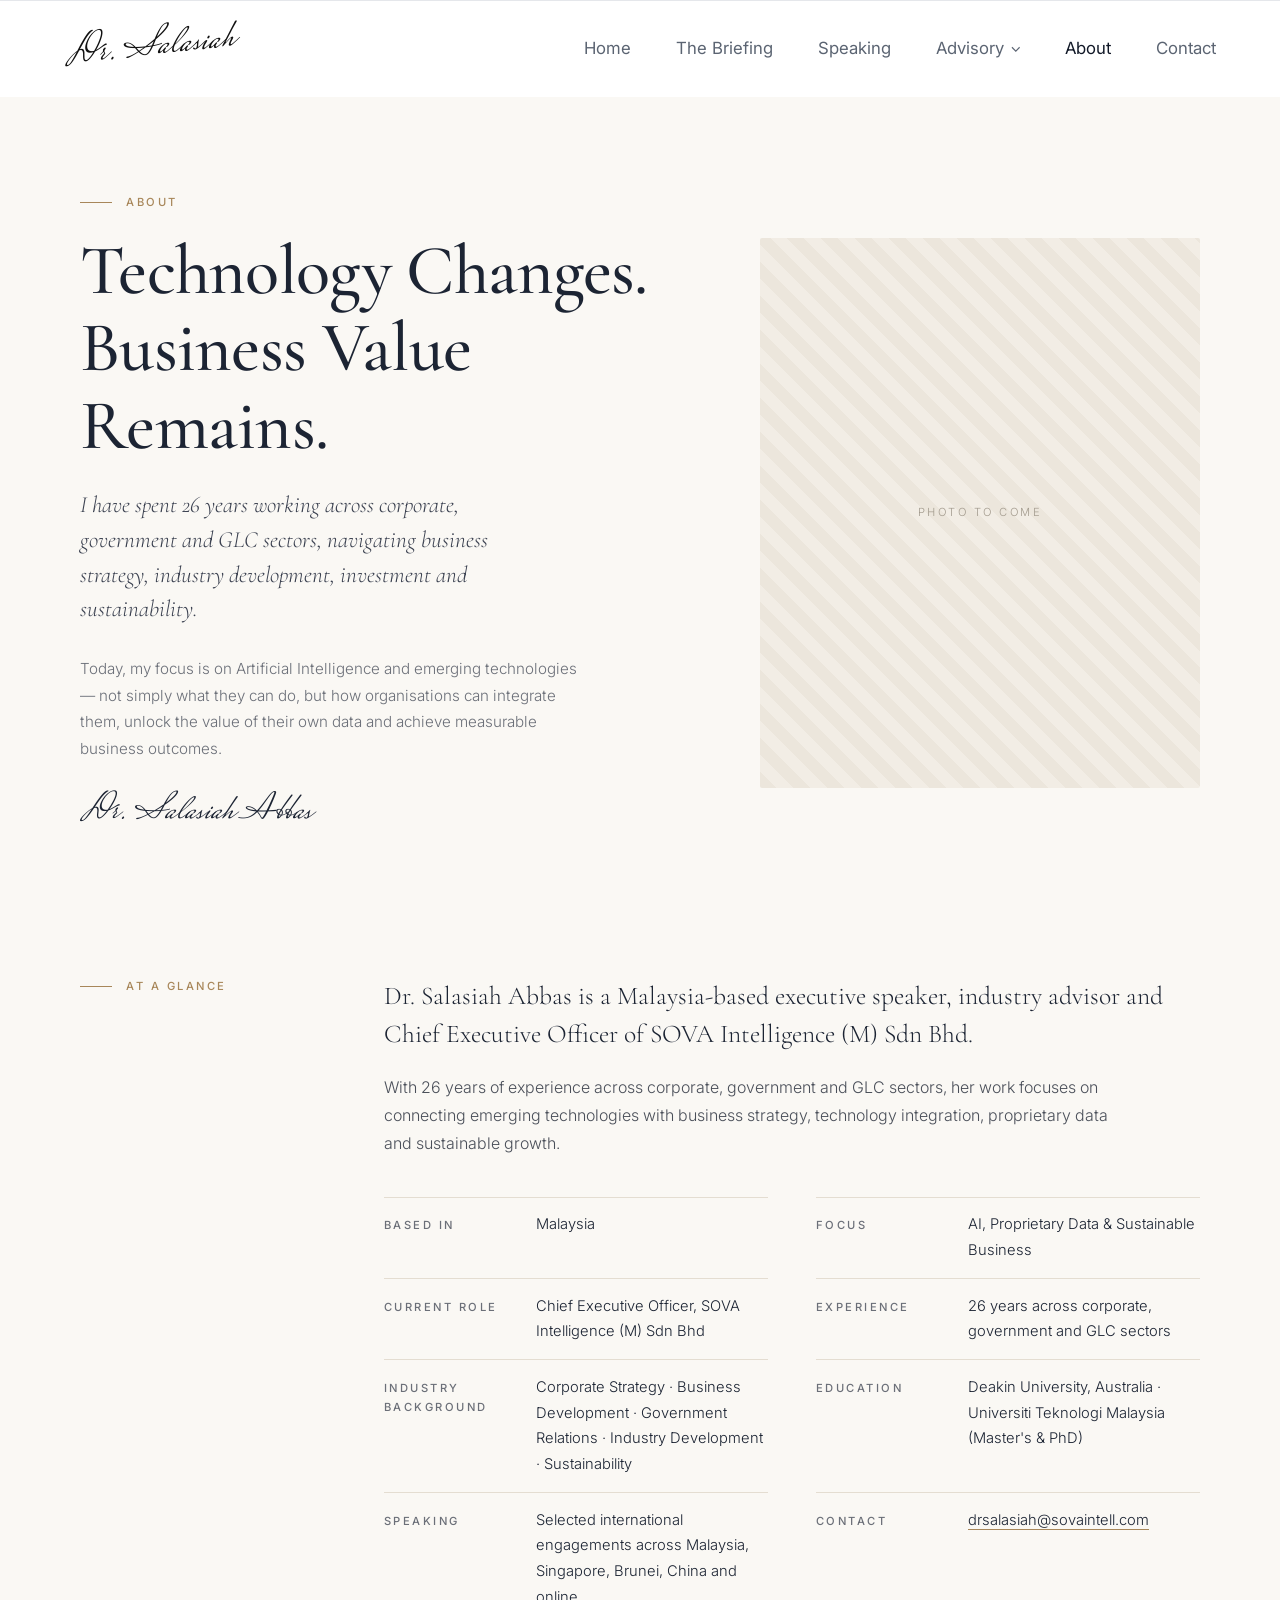
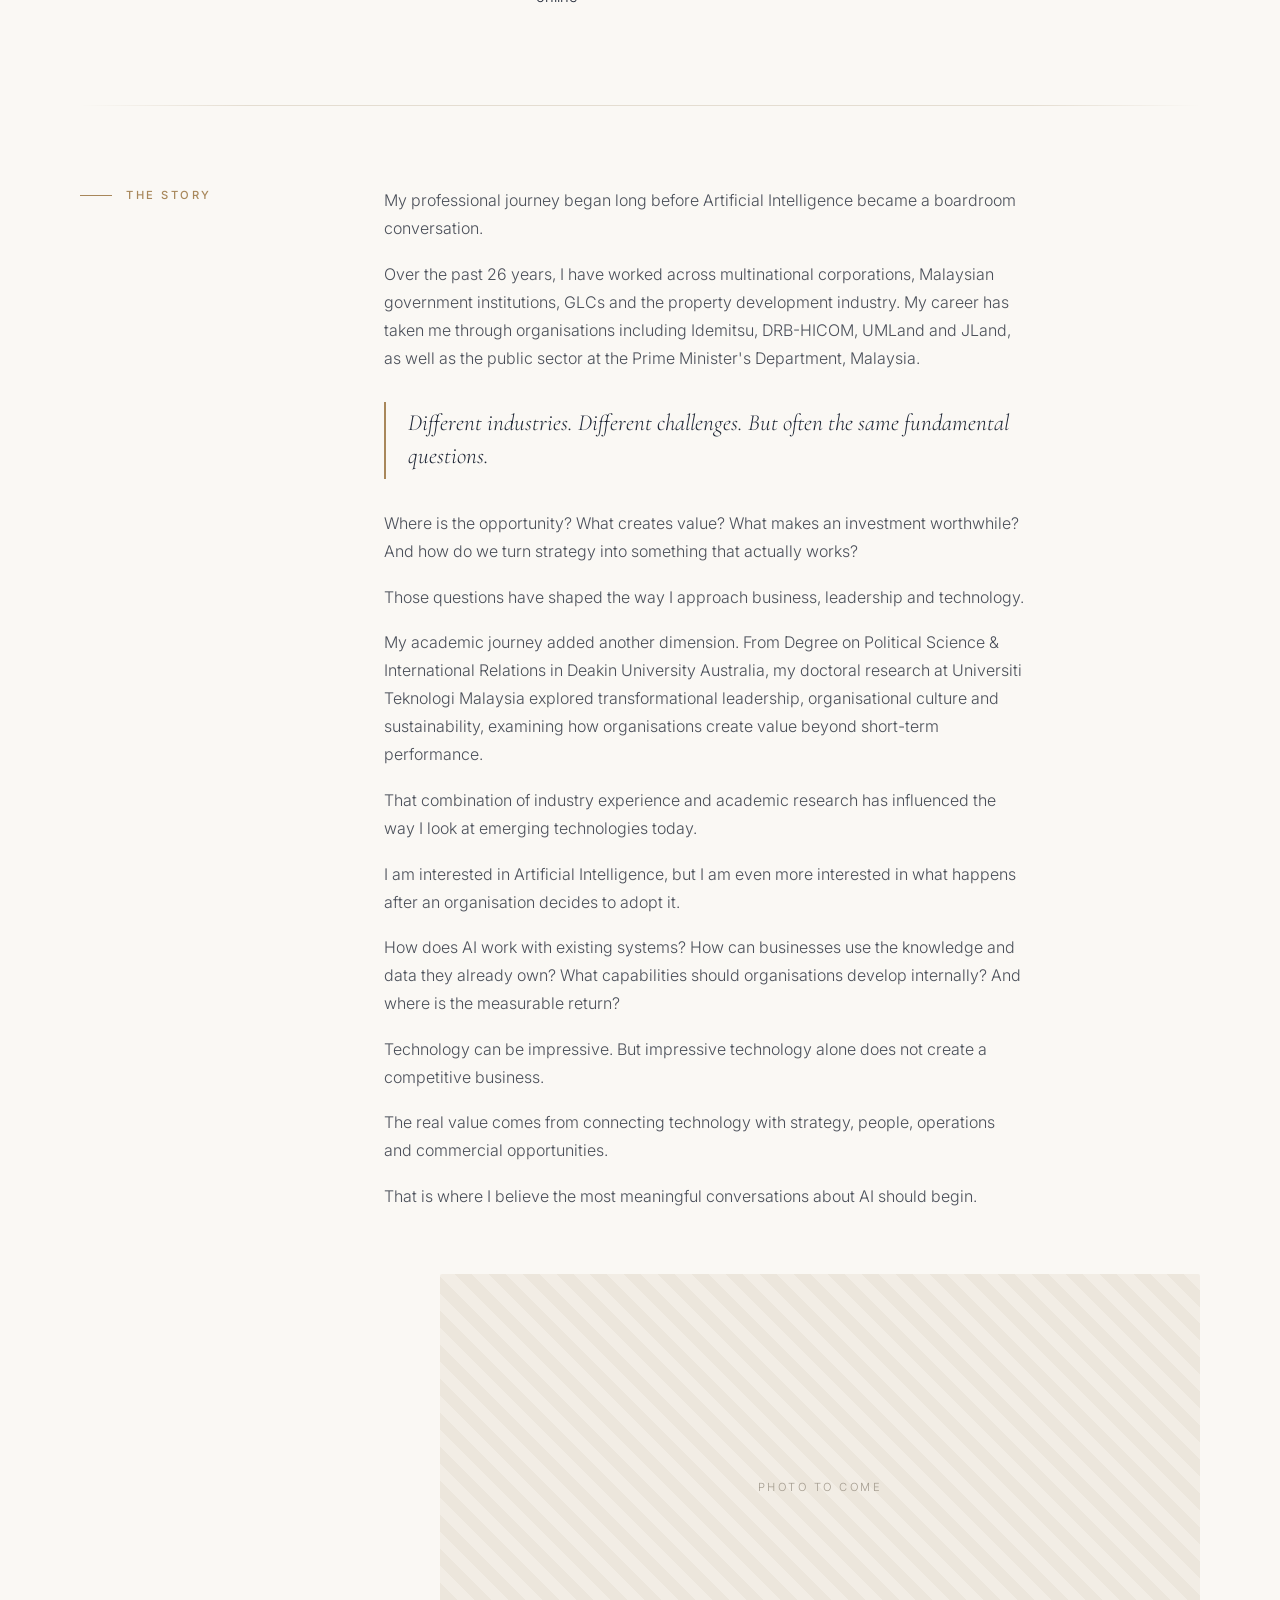
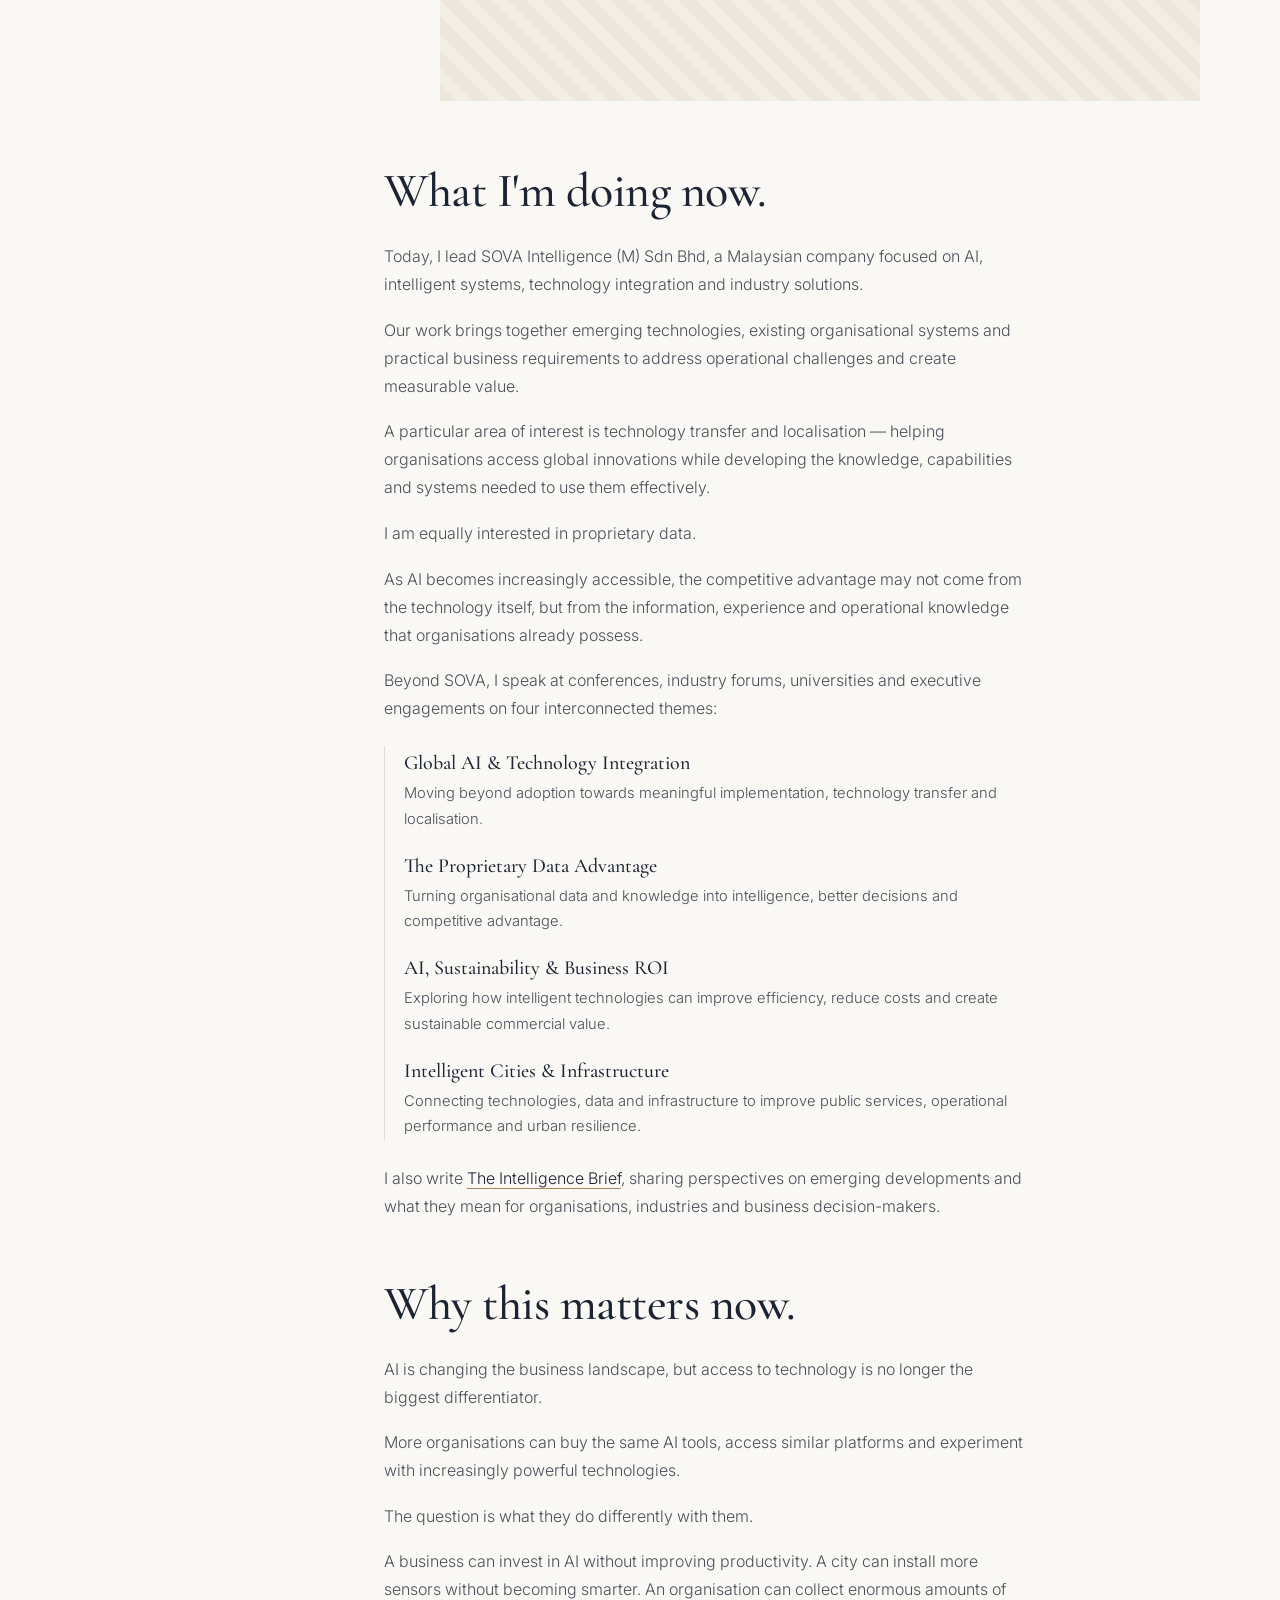
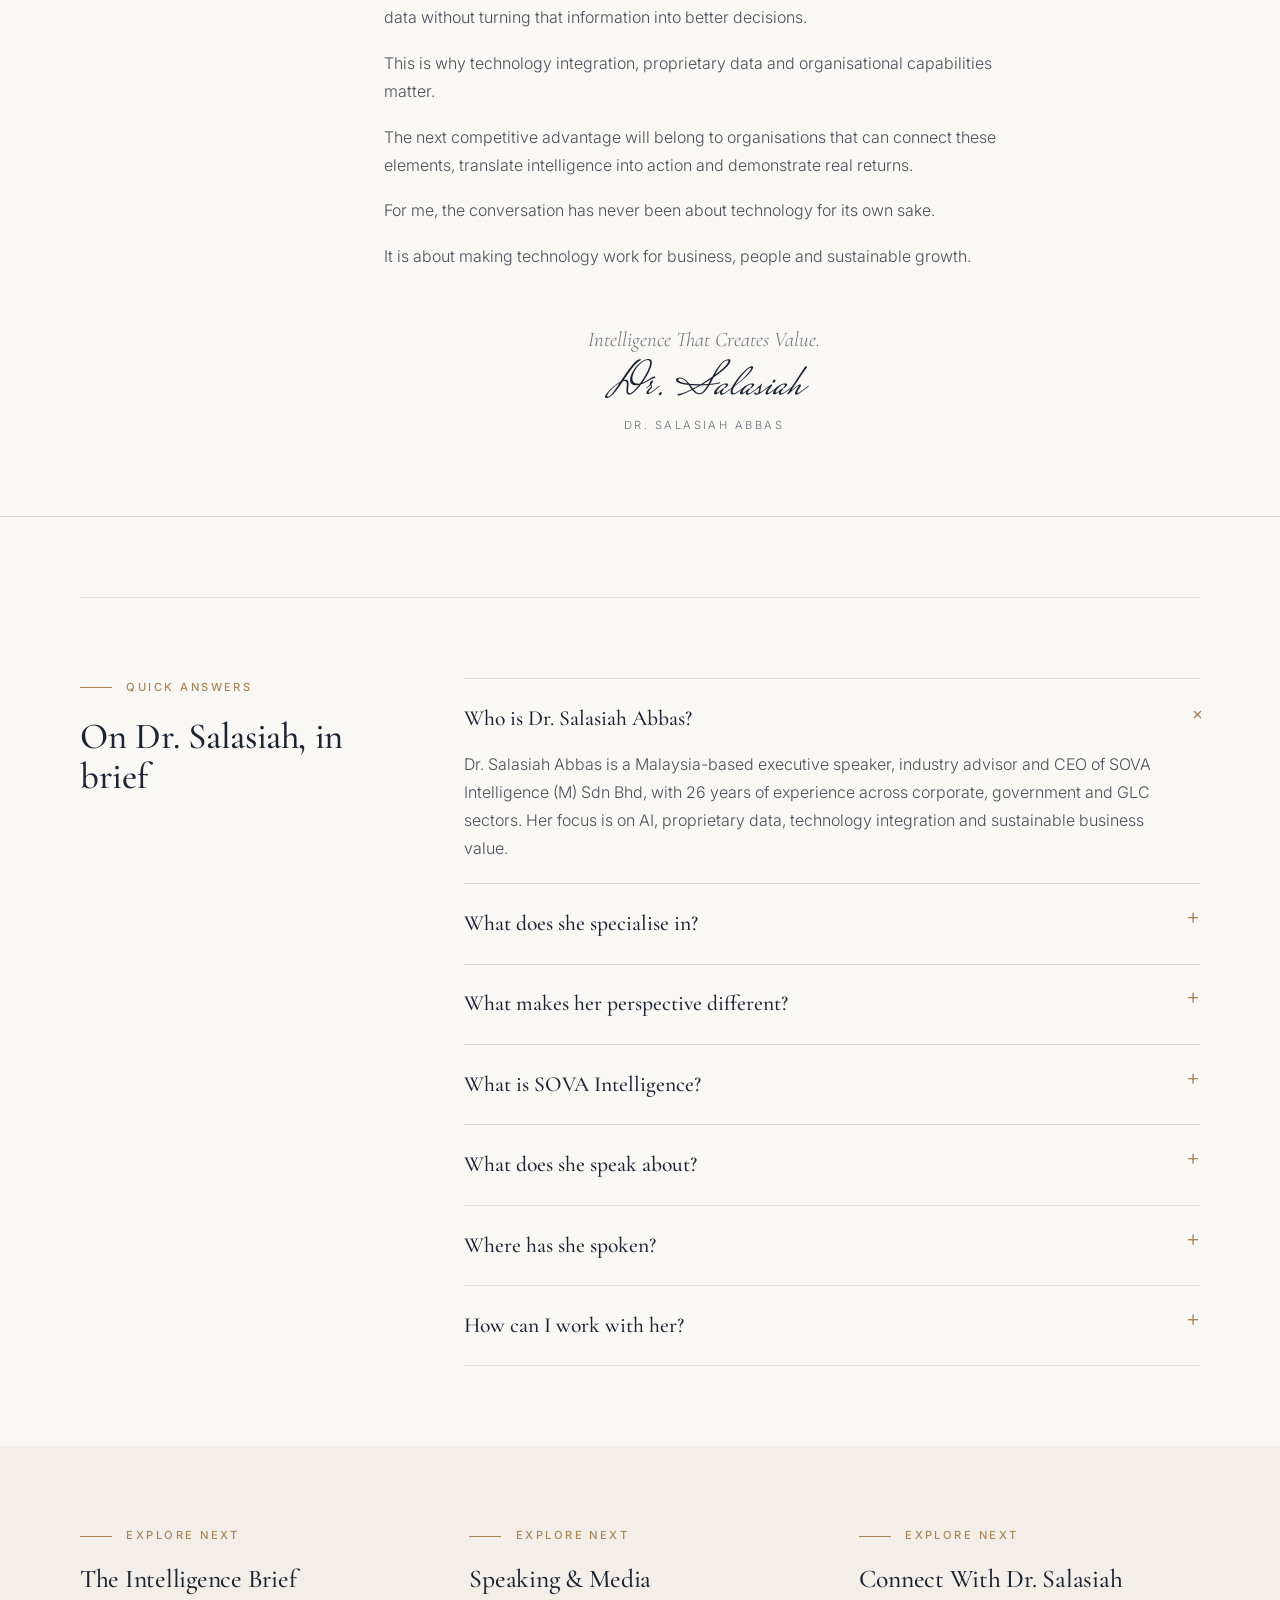
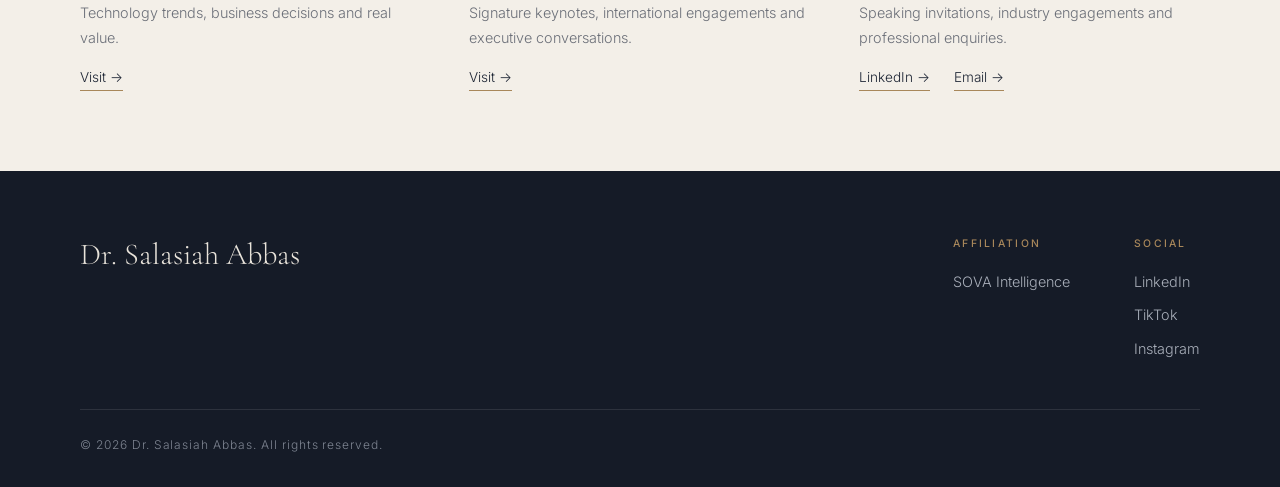
==== about.html @ 870ef5d5 "Add About page and link it from the menu about.html: intro, at a glance, the story, what I'm doing n" ====
<!DOCTYPE html>
<html lang="en">
<head>
  <meta charset="UTF-8">
  <meta name="viewport" content="width=device-width, initial-scale=1.0">
  <title>About · Dr. Salasiah Abbas</title>
  <meta name="description" content="Dr. Salasiah Abbas is a Malaysia-based executive speaker, industry advisor and CEO of SOVA Intelligence, with 26 years across corporate, government and GLC sectors.">
  <link rel="preconnect" href="https://fonts.googleapis.com">
  <link rel="preconnect" href="https://fonts.gstatic.com" crossorigin>
  <link href="https://fonts.googleapis.com/css2?family=Cormorant+Garamond:ital,wght@0,400;0,500;1,400;1,500&family=Inter:wght@300;400;500;600&family=Mrs+Saint+Delafield&display=swap" rel="stylesheet">
  <link rel="stylesheet" href="styles.css?v=19">
</head>
<body>

  <!-- Navigation -->
  <header class="site-header">
    <div class="nav">
      <a href="index.html" class="wordmark" aria-label="Dr. Salasiah Abbas"><span class="wordmark-script">Dr. Salasiah</span></a>
      <button class="nav-toggle" aria-label="Open menu" aria-expanded="false">&#9776;</button>
      <!-- Home becomes a link once its page exists -->
      <nav class="nav-links">
        <a class="nav-item">Home</a>
        <a href="briefing.html" class="nav-item">The Briefing</a>
        <a href="index.html" class="nav-item">Speaking</a>
        <div class="nav-dropdown">
          <a href="advisory.html" class="nav-item dropdown-toggle" aria-expanded="false" aria-haspopup="true">Advisory <svg class="chevron" viewBox="0 0 10 6" aria-hidden="true"><path d="M1 1l4 4 4-4" fill="none" stroke="currentColor" stroke-width="1.2"/></svg></a>
          <div class="dropdown-menu">
            <a class="dropdown-item" href="advisory.html#speaking"><strong>Speaking</strong><span>Keynotes, firesides, panels and executive sessions.</span></a>
            <a class="dropdown-item" href="advisory.html#advisory"><strong>Executive Intelligence &amp; Advisory</strong><span>Where technology creates business value.</span></a>
            <a class="dropdown-item" href="consulting.html"><strong>1:1 Executive Consulting</strong><span>Private sessions for business leaders.</span></a>
            <a class="dropdown-item" href="advisory.html#market"><strong>Industry &amp; Market Development</strong><span>New markets and commercial opportunities.</span></a>
            <a class="dropdown-item" href="advisory.html#partnerships"><strong>Partnerships</strong><span>Companies, governments and industry organisations.</span></a>
            <a class="dropdown-item external" href="https://www.sovaintell.com" target="_blank" rel="noopener"><strong>SOVA Intelligence</strong><span>Technology implementation, handled by SOVA.</span><svg class="ext-arrow" viewBox="0 0 10 10" aria-hidden="true"><path d="M2 8l6-6M3.5 2H8v4.5" fill="none" stroke="currentColor" stroke-width="1"/></svg></a>
          </div>
        </div>
        <a href="about.html" class="nav-item active" aria-current="page">About</a>
        <a href="contact.html" class="nav-item">Contact</a>
      </nav>
    </div>
  </header>

  <main>

    <!-- Intro + photo -->
    <section class="contact-hero">
      <div class="container contact-hero-grid">
        <div>
          <p class="eyebrow">About</p>
          <h1>Technology Changes. Business Value Remains.</h1>
          <p class="contact-lead">I have spent 26 years working across corporate, government and GLC sectors, navigating business strategy, industry development, investment and sustainability.</p>
          <div class="brief-intro">
            <p>Today, my focus is on Artificial Intelligence and emerging technologies — not simply what they can do, but how organisations can integrate them, unlock the value of their own data and achieve measurable business outcomes.</p>
          </div>
          <p class="about-sign">Dr. Salasiah Abbas</p>
        </div>
        <div class="photo-placeholder contact-photo">Photo to come</div>
      </div>
    </section>

    <!-- At a glance -->
    <section class="brief-section">
      <div class="container rail">
        <div class="rail-label">
          <p class="eyebrow">At a glance</p>
        </div>
        <div>
          <p class="glance-intro">Dr. Salasiah Abbas is a Malaysia-based executive speaker, industry advisor and Chief Executive Officer of SOVA Intelligence (M) Sdn Bhd.</p>
          <p class="about-glance-sub">With 26 years of experience across corporate, government and GLC sectors, her work focuses on connecting emerging technologies with business strategy, technology integration, proprietary data and sustainable growth.</p>
          <dl class="consult-facts about-facts">
            <div><dt>Based in</dt><dd>Malaysia</dd></div>
            <div><dt>Focus</dt><dd>AI, Proprietary Data &amp; Sustainable Business</dd></div>
            <div><dt>Current Role</dt><dd>Chief Executive Officer, SOVA Intelligence (M) Sdn Bhd</dd></div>
            <div><dt>Experience</dt><dd>26 years across corporate, government and GLC sectors</dd></div>
            <div><dt>Industry Background</dt><dd>Corporate Strategy · Business Development · Government Relations · Industry Development · Sustainability</dd></div>
            <div><dt>Education</dt><dd>Deakin University, Australia · Universiti Teknologi Malaysia (Master's &amp; PhD)</dd></div>
            <div><dt>Speaking</dt><dd>Selected international engagements across Malaysia, Singapore, Brunei, China and online</dd></div>
            <div><dt>Contact</dt><dd><a class="inline-link" href="mailto:drsalasiah@sovaintell.com">drsalasiah@sovaintell.com</a></dd></div>
          </dl>
        </div>
      </div>
    </section>

    <div class="container"><hr class="contact-rule"></div>

    <!-- The story -->
    <section class="brief-section">
      <div class="container rail">
        <div class="rail-label">
          <p class="eyebrow">The story</p>
        </div>
        <div class="story">
          <p>My professional journey began long before Artificial Intelligence became a boardroom conversation.</p>
          <p>Over the past 26 years, I have worked across multinational corporations, Malaysian government institutions, GLCs and the property development industry. My career has taken me through organisations including Idemitsu, DRB-HICOM, UMLand and JLand, as well as the public sector at the Prime Minister's Department, Malaysia.</p>
          <blockquote class="story-quote">Different industries. Different challenges. But often the same fundamental questions.</blockquote>
          <p>Where is the opportunity? What creates value? What makes an investment worthwhile? And how do we turn strategy into something that actually works?</p>
          <p>Those questions have shaped the way I approach business, leadership and technology.</p>
          <p>My academic journey added another dimension. From Degree on Political Science &amp; International Relations in Deakin University Australia, my doctoral research at Universiti Teknologi Malaysia explored transformational leadership, organisational culture and sustainability, examining how organisations create value beyond short-term performance.</p>
          <p>That combination of industry experience and academic research has influenced the way I look at emerging technologies today.</p>
          <p>I am interested in Artificial Intelligence, but I am even more interested in what happens after an organisation decides to adopt it.</p>
          <p>How does AI work with existing systems? How can businesses use the knowledge and data they already own? What capabilities should organisations develop internally? And where is the measurable return?</p>
          <p>Technology can be impressive. But impressive technology alone does not create a competitive business.</p>
          <p>The real value comes from connecting technology with strategy, people, operations and commercial opportunities.</p>
          <p>That is where I believe the most meaningful conversations about AI should begin.</p>
        </div>
      </div>

      <div class="container story-photo-wrap">
        <div class="photo-placeholder story-photo">Photo to come</div>
      </div>

      <div class="container rail">
        <div></div>
        <div class="story">
          <h2>What I'm doing now.</h2>
          <p>Today, I lead SOVA Intelligence (M) Sdn Bhd, a Malaysian company focused on AI, intelligent systems, technology integration and industry solutions.</p>
          <p>Our work brings together emerging technologies, existing organisational systems and practical business requirements to address operational challenges and create measurable value.</p>
          <p>A particular area of interest is technology transfer and localisation — helping organisations access global innovations while developing the knowledge, capabilities and systems needed to use them effectively.</p>
          <p>I am equally interested in proprietary data.</p>
          <p>As AI becomes increasingly accessible, the competitive advantage may not come from the technology itself, but from the information, experience and operational knowledge that organisations already possess.</p>
          <p>Beyond SOVA, I speak at conferences, industry forums, universities and executive engagements on four interconnected themes:</p>
          <dl class="themes">
            <div><dt>Global AI &amp; Technology Integration</dt><dd>Moving beyond adoption towards meaningful implementation, technology transfer and localisation.</dd></div>
            <div><dt>The Proprietary Data Advantage</dt><dd>Turning organisational data and knowledge into intelligence, better decisions and competitive advantage.</dd></div>
            <div><dt>AI, Sustainability &amp; Business ROI</dt><dd>Exploring how intelligent technologies can improve efficiency, reduce costs and create sustainable commercial value.</dd></div>
            <div><dt>Intelligent Cities &amp; Infrastructure</dt><dd>Connecting technologies, data and infrastructure to improve public services, operational performance and urban resilience.</dd></div>
          </dl>
          <p>I also write <a class="inline-link" href="briefing.html">The Intelligence Brief</a>, sharing perspectives on emerging developments and what they mean for organisations, industries and business decision-makers.</p>

          <h2>Why this matters now.</h2>
          <p>AI is changing the business landscape, but access to technology is no longer the biggest differentiator.</p>
          <p>More organisations can buy the same AI tools, access similar platforms and experiment with increasingly powerful technologies.</p>
          <p>The question is what they do differently with them.</p>
          <p>A business can invest in AI without improving productivity. A city can install more sensors without becoming smarter. An organisation can collect enormous amounts of data without turning that information into better decisions.</p>
          <p>This is why technology integration, proprietary data and organisational capabilities matter.</p>
          <p>The next competitive advantage will belong to organisations that can connect these elements, translate intelligence into action and demonstrate real returns.</p>
          <p>For me, the conversation has never been about technology for its own sake.</p>
          <p>It is about making technology work for business, people and sustainable growth.</p>
          <div class="story-close">
            <p class="story-tagline">Intelligence That Creates Value.</p>
            <p class="signature">Dr. Salasiah</p>
            <p class="signature-name">Dr. Salasiah Abbas</p>
          </div>
        </div>
      </div>
    </section>

    <!-- Quick answers -->
    <section class="brief-section quick">
      <div class="container rail">
        <div class="rail-label">
          <p class="eyebrow">Quick answers</p>
          <h2 class="quick-title">On Dr. Salasiah, in brief</h2>
        </div>
        <div class="qa">
          <details open><summary>Who is Dr. Salasiah Abbas?</summary><p>Dr. Salasiah Abbas is a Malaysia-based executive speaker, industry advisor and CEO of SOVA Intelligence (M) Sdn Bhd, with 26 years of experience across corporate, government and GLC sectors. Her focus is on AI, proprietary data, technology integration and sustainable business value.</p></details>
          <details><summary>What does she specialise in?</summary><p>Her four principal areas are Global AI &amp; Technology Integration, The Proprietary Data Advantage, AI-enabled Sustainability &amp; Business ROI, and Intelligent Cities &amp; Infrastructure.</p></details>
          <details><summary>What makes her perspective different?</summary><p>Her approach combines extensive corporate and public-sector experience with doctoral research in transformational leadership, organisational culture and sustainability. She focuses on the commercial and organisational implications of technology, rather than technology alone.</p></details>
          <details><summary>What is SOVA Intelligence?</summary><p>SOVA Intelligence (M) Sdn Bhd is a Malaysian AI and industry solutions company specialising in technology integration, automation, intelligent systems, technology transfer and localisation, and capability development.</p></details>
          <details><summary>What does she speak about?</summary><p>Her keynotes and executive conversations explore practical AI adoption, technology integration, proprietary data, sustainable business performance and intelligent urban development. Topics can be customised for different industries and audiences.</p></details>
          <details><summary>Where has she spoken?</summary><p>Her selected speaking engagements include international technology conferences, sustainability forums, industry events, government dialogues and academic programmes across Malaysia, Singapore, Brunei and China, as well as online.</p></details>
          <details><summary>How can I work with her?</summary><p>For keynote invitations, panel discussions, executive sessions or industry collaboration, contact <a class="inline-link" href="mailto:drsalasiah@sovaintell.com">drsalasiah@sovaintell.com</a> or connect through <a class="inline-link" href="https://www.linkedin.com/in/dr-salasiah-abbas-5362b3144" target="_blank" rel="noopener">LinkedIn</a>.</p></details>
        </div>
      </div>
    </section>

    <!-- Explore next -->
    <section class="next">
      <div class="container next-grid">
        <div class="next-card">
          <p class="eyebrow">Explore next</p>
          <h3>The Intelligence Brief</h3>
          <p>Technology trends, business decisions and real value.</p>
          <a class="service-link" href="briefing.html">Visit &rarr;</a>
        </div>
        <div class="next-card">
          <p class="eyebrow">Explore next</p>
          <h3>Speaking &amp; Media</h3>
          <p>Signature keynotes, international engagements and executive conversations.</p>
          <a class="service-link" href="index.html">Visit &rarr;</a>
        </div>
        <div class="next-card">
          <p class="eyebrow">Explore next</p>
          <h3>Connect With Dr. Salasiah</h3>
          <p>Speaking invitations, industry engagements and professional enquiries.</p>
          <div class="next-links">
            <a class="service-link" href="https://www.linkedin.com/in/dr-salasiah-abbas-5362b3144" target="_blank" rel="noopener">LinkedIn &rarr;</a>
            <a class="service-link" href="mailto:drsalasiah@sovaintell.com">Email &rarr;</a>
          </div>
        </div>
      </div>
    </section>

  </main>

  <!-- Footer -->
  <footer class="site-footer">
    <div class="container">
      <div class="footer-top">
        <p class="footer-line">Dr. Salasiah Abbas</p>
        <div class="footer-cols">
          <div>
            <h4>Affiliation</h4>
            <a href="https://www.sovaintell.com" target="_blank" rel="noopener">SOVA Intelligence</a>
          </div>
          <div>
            <h4>Social</h4>
            <a href="https://www.linkedin.com/in/dr-salasiah-abbas-5362b3144" target="_blank" rel="noopener">LinkedIn</a>
            <a href="https://www.tiktok.com/@dr_salasiah" target="_blank" rel="noopener">TikTok</a>
            <a href="https://www.instagram.com/drsalasiah" target="_blank" rel="noopener">Instagram</a>
          </div>
        </div>
      </div>
      <p class="copyright">&copy; <span id="year"></span> Dr. Salasiah Abbas. All rights reserved.</p>
    </div>
  </footer>

  <script src="script.js?v=19"></script>
</body>
</html>
---- styles.css ----
:root {
  --ink: #1c2433;
  --muted: #6b6f78;
  --bg: #faf8f4;
  --alt: #f3efe8;
  --accent: #a8875a;
  --accent-dark: #8a6d45;
  --line: #e4ddd1;
  --radius: 2px;
  --serif: "Cormorant Garamond", Georgia, serif;
  --sans: "Inter", system-ui, sans-serif;
}

* { box-sizing: border-box; margin: 0; padding: 0; }
html { scroll-behavior: smooth; }
body { font-family: var(--sans); font-weight: 300; color: var(--ink); background: var(--bg); line-height: 1.75; -webkit-font-smoothing: antialiased; }
a { color: inherit; text-decoration: none; }
img { max-width: 100%; display: block; }
strong { font-weight: 500; }

.container { width: min(1120px, 90%); margin: 0 auto; }
.narrow { width: min(720px, 90%); }
.center { text-align: center; }

h1, h2, h3 { font-family: var(--serif); font-weight: 500; line-height: 1.1; letter-spacing: -.01em; }
h1 { font-size: clamp(2.6rem, 5.5vw, 4.4rem); margin-bottom: 1.5rem; }
h2 { font-size: clamp(2rem, 4vw, 3rem); margin-bottom: 2rem; }
h3 { font-size: 1.5rem; }

.eyebrow, .stat-label, dt {
  font-size: .7rem; letter-spacing: .22em; text-transform: uppercase; font-weight: 500;
}
.eyebrow { color: var(--accent); margin-bottom: 1.2rem; display: flex; align-items: center; gap: .9rem; }
.eyebrow::before { content: ""; width: 2rem; height: 1px; background: var(--accent); }
.center .eyebrow { justify-content: center; }
.lead { font-size: 1.1rem; color: var(--muted); max-width: 32rem; }

/* Buttons */
.btn {
  display: inline-block; padding: .95rem 1.8rem; border-radius: var(--radius);
  background: var(--ink); color: #fff; border: 1px solid var(--ink);
  font: inherit; font-size: .72rem; font-weight: 500; letter-spacing: .18em; text-transform: uppercase;
  transition: background .3s, color .3s, border-color .3s; cursor: pointer;
}
.btn:hover { background: var(--accent); border-color: var(--accent); }
.btn-outline { background: transparent; color: var(--ink); }
.btn-outline:hover { color: #fff; }
.btn-small { padding: .6rem 1.2rem; }
.btn-row { display: flex; flex-wrap: wrap; gap: 1rem; margin-top: 2.5rem; }

/* Side-by-side text + photo blocks */
.split { display: grid; grid-template-columns: 1fr 1fr; gap: 5rem; align-items: center; margin-bottom: 4rem; }
.split .section-intro { margin-bottom: 0; }
.split-photo { width: 100%; aspect-ratio: 4 / 3; object-fit: cover; border-radius: var(--radius); }
.split-reverse { margin-bottom: 0; }

/* Header */
.site-header { position: sticky; top: 0; z-index: 10; background: #fff; border-top: 1px solid #e5e7eb; }
.nav { width: min(1240px, 90%); height: 96px; margin: 0 auto; display: flex; align-items: center; justify-content: space-between; }
.wordmark { display: flex; align-items: baseline; color: #111; line-height: 1; }
.wordmark-script { font-family: "Mrs Saint Delafield", cursive; font-size: 2.6rem; font-weight: 400; transform: rotate(-6deg); margin-right: .15rem; }
.nav-links { display: flex; align-items: center; gap: 2.8rem; }
.nav-item { font: inherit; font-family: var(--sans); font-size: 1.05rem; font-weight: 400; color: #5b6472; background: none; border: 0; padding: 0; cursor: pointer; display: inline-flex; align-items: center; gap: .45rem; transition: color .2s; }
.nav-item:hover, .nav-item.active { color: #111827; }
.chevron { width: .6rem; height: .4rem; transition: transform .2s; }

/* Advisory dropdown */
.nav-dropdown { position: relative; }
.dropdown-menu {
  position: absolute; top: calc(100% + 1.4rem); left: 50%; width: 22.5rem; z-index: 20;
  background: #fff; border: 1px solid #e5e7eb; box-shadow: 0 18px 40px -18px rgba(17, 24, 39, .18);
  opacity: 0; visibility: hidden; transform: translate(-50%, 6px); transition: opacity .18s, transform .18s, visibility .18s;
}
.dropdown-menu::before { content: ""; position: absolute; left: 0; right: 0; top: -1.4rem; height: 1.4rem; }
.nav-dropdown:hover .dropdown-menu, .nav-dropdown:focus-within .dropdown-menu, .nav-dropdown.open .dropdown-menu { opacity: 1; visibility: visible; transform: translate(-50%, 0); }
.nav-dropdown:hover .chevron, .nav-dropdown.open .chevron { transform: rotate(180deg); }
.nav-dropdown:hover .dropdown-toggle, .nav-dropdown.open .dropdown-toggle { color: #111827; }
.dropdown-item { position: relative; display: block; padding: 1.05rem 1.6rem; border-bottom: 1px solid #eef0f3; cursor: pointer; transition: background .2s; }
.dropdown-item:last-child { border-bottom: 0; }
.dropdown-item:hover { background: #fafafa; }
.dropdown-item strong { display: block; font-family: var(--serif); font-size: 1.3rem; font-weight: 500; line-height: 1.25; color: #111827; }
.dropdown-item span { display: block; font-size: .85rem; color: #6b7280; margin-top: .25rem; }
.dropdown-item.external { padding-right: 3rem; }
.ext-arrow { position: absolute; right: 1.6rem; top: 50%; width: .65rem; height: .65rem; margin-top: -.33rem; color: #9ca3af; }
.nav-toggle { display: none; background: none; border: 0; font-size: 1.4rem; cursor: pointer; color: var(--ink); }

/* Hero */
.hero { padding: 6rem 0 7rem; }
.hero-grid { display: grid; grid-template-columns: 1.1fr .9fr; gap: 5rem; align-items: center; }
.hero-photo { width: 100%; aspect-ratio: 4 / 5; object-fit: cover; object-position: center top; border-radius: var(--radius); box-shadow: 1.5rem 1.5rem 0 var(--alt); }

/* Facts */
.facts { padding: 6rem 0; background: var(--alt); }
.facts-grid { display: grid; grid-template-columns: 1.1fr .9fr; gap: 5rem; align-items: start; }
.glance-block { margin-bottom: 4rem; }
.glance-intro { font-family: var(--serif); font-size: clamp(1.3rem, 2.2vw, 1.6rem); line-height: 1.5; max-width: 54rem; }
.fact-list > div { display: grid; grid-template-columns: 9rem 1fr; gap: 1rem; padding: 1rem 0; border-bottom: 1px solid var(--line); }
.fact-list > div:first-child { border-top: 1px solid var(--line); }
dt { color: var(--muted); padding-top: .25rem; }
.stats { display: grid; grid-template-columns: repeat(2, 1fr); border-top: 1px solid var(--line); border-left: 1px solid var(--line); }
.stat { padding: 1.8rem 1.5rem; display: flex; flex-direction: column; gap: .4rem; border-right: 1px solid var(--line); border-bottom: 1px solid var(--line); }
.stat-num { font-family: var(--serif); font-size: 3.2rem; font-weight: 500; line-height: 1; color: var(--ink); }
.stat-label { color: var(--muted); line-height: 1.6; }
.stat-word { font-size: 1.9rem; line-height: 1.25; }
.text-link { color: var(--accent-dark); font-weight: 400; border-bottom: 1px solid var(--accent); }
.text-link:hover { color: var(--ink); }

/* Sections */
.section { padding: 7rem 0; }
.alt { background: var(--alt); }
.section-intro { font-size: 1.05rem; color: var(--muted); max-width: 44rem; margin: -.5rem 0 3rem; }


/* Jump bar */
.jump-bar { position: sticky; top: 97px; z-index: 9; background: var(--bg); border-bottom: 1px solid var(--line); }
.pills { display: flex; align-items: center; gap: 2rem; padding: 1rem 0; overflow-x: auto; }
.pills-label { font-size: .65rem; letter-spacing: .22em; text-transform: uppercase; font-weight: 500; color: var(--accent); white-space: nowrap; }
.pills a { white-space: nowrap; font-size: .72rem; letter-spacing: .14em; text-transform: uppercase; color: var(--muted); padding-bottom: 2px; border-bottom: 1px solid transparent; transition: color .2s, border-color .2s; }
.pills a:hover { color: var(--ink); border-color: var(--accent); }

/* Talks */
.talk { display: grid; grid-template-columns: 6rem 1fr; gap: 2rem; padding: 3.5rem 0; border-top: 1px solid var(--line); }
.talk-num { font-family: var(--serif); font-size: 3.4rem; font-weight: 400; font-style: italic; color: var(--accent); line-height: 1; }
.talk h3 { font-size: clamp(1.7rem, 3vw, 2.2rem); }
.talk-sub { font-family: var(--serif); font-size: 1.3rem; font-style: italic; color: var(--accent-dark); margin: .6rem 0 1.2rem; line-height: 1.4; }
.talk p:not(.talk-sub):not(.talk-meta) { color: #4a4f59; max-width: 46rem; }
.talk-meta { display: flex; flex-wrap: wrap; align-items: baseline; gap: .4rem 1rem; margin-top: 1.4rem; font-size: .9rem; color: var(--muted); }
.talk-meta > span { font-size: .65rem; letter-spacing: .22em; text-transform: uppercase; font-weight: 500; color: var(--ink); min-width: 5.5rem; }
.tags { list-style: none; display: flex; flex-wrap: wrap; gap: .5rem; margin-top: 1.2rem; }
.talk-meta .tags { margin-top: 0; }
.tags li { border: 1px solid var(--line); border-radius: var(--radius); padding: .3rem .8rem; font-size: .65rem; letter-spacing: .14em; text-transform: uppercase; font-weight: 500; color: var(--ink); background: transparent; }

/* Callout */
.callout-section { padding: 7rem 0; border-top: 1px solid var(--line); }
.callout-section p:not(.eyebrow) { color: var(--muted); margin-bottom: 1.2rem; }
.callout-section .btn { margin-top: 1.5rem; }

/* Notable engagements */
.card-grid { display: grid; grid-template-columns: repeat(2, 1fr); gap: 1.5rem; }
.card { background: var(--bg); border: 1px solid var(--line); border-radius: var(--radius); padding: 2.2rem; }
.card:last-child:nth-child(odd) { grid-column: 1 / -1; }
.card .label { font-size: .65rem; letter-spacing: .22em; text-transform: uppercase; font-weight: 500; color: var(--accent); margin-bottom: .8rem; }
.card h3 { font-size: 1.5rem; margin-bottom: 1rem; }
.venue { color: var(--muted); font-size: .85rem; margin: -.6rem 0 1rem; }
.card p:last-child { color: #4a4f59; }

/* Press & media */
/* Press list */
.press-enquiries { font-size: .9rem; color: var(--muted); margin: -1.8rem 0 3rem; max-width: 44rem; }
.press-list { border-top: 1px solid var(--line); }
.press-item { display: grid; grid-template-columns: 11rem 1fr auto; gap: .4rem 2.5rem; align-items: baseline; padding: 1.8rem 0; border-bottom: 1px solid var(--line); }
.press-type { grid-row: span 2; font-size: .65rem; font-weight: 500; letter-spacing: .22em; text-transform: uppercase; color: var(--accent); }
.press-item h3 { font-size: clamp(1.3rem, 2.2vw, 1.6rem); line-height: 1.25; }
.press-meta { grid-column: 2; font-size: .85rem; color: var(--muted); }
.press-link { grid-column: 3; grid-row: 1 / span 2; align-self: center; white-space: nowrap; font-size: .85rem; color: var(--ink); border-bottom: 1px solid var(--accent); transition: color .2s; }
.press-link:hover { color: var(--accent-dark); }


/* Booking */
.booking { background: var(--ink); color: #f1ece4; }
.booking .eyebrow { color: var(--accent); }
.booking-grid { display: grid; grid-template-columns: 1.3fr .7fr; gap: 5rem; align-items: center; }
.booking-grid > div > p { color: #b8bcc5; }
.booking .btn { background: var(--accent); border-color: var(--accent); }
.booking .btn:hover { background: #fff; border-color: #fff; color: var(--ink); }
.booking-note { font-size: .85rem; margin-top: 2rem; max-width: 34rem; }
.booking .btn-outline { background: transparent; color: #f1ece4; border-color: rgba(255,255,255,.35); }
.booking .btn-outline:hover { background: #fff; border-color: #fff; color: var(--ink); }

/* Contact page */
.contact-hero { padding: 6rem 0 4rem; }
.contact-hero-grid { display: grid; grid-template-columns: 1.1fr .9fr; gap: 5rem; align-items: center; }
.contact-lead { font-family: var(--serif); font-style: italic; font-size: 1.45rem; line-height: 1.5; color: #3b4150; max-width: 30rem; }
.contact-photo { width: 100%; max-width: 440px; justify-self: end; aspect-ratio: 4 / 5; object-fit: cover; object-position: center 25%; border-radius: var(--radius); }
.contact-rule { border: 0; height: 1px; background: linear-gradient(90deg, transparent, var(--line) 15%, var(--line) 85%, transparent); }
.contact-main { padding: 5rem 0 7rem; }
.contact-grid { display: grid; grid-template-columns: 1.25fr .75fr; gap: 6rem; align-items: start; }

.hidden-field { display: none; }
.field { display: flex; flex-direction: column; gap: .7rem; margin-bottom: 2.2rem; border: 0; font-size: .65rem; font-weight: 500; letter-spacing: .22em; text-transform: uppercase; color: var(--muted); }
.field legend { padding: 0; margin-bottom: .9rem; }
.field input, .field textarea { font: inherit; letter-spacing: normal; text-transform: none; color: var(--ink); background: transparent; outline: none; transition: border-color .2s; }
.field input { font-family: var(--serif); font-size: 1.35rem; border: 0; border-bottom: 1px solid #cfc8bc; border-radius: 0; padding: .4rem 0 .8rem; }
.field textarea { font-size: .95rem; border: 1px solid #cfc8bc; border-radius: var(--radius); padding: 1rem 1.1rem; resize: vertical; }
.field input::placeholder, .field textarea::placeholder { color: #b3ada3; }
.field input:focus, .field textarea:focus { border-color: var(--ink); }
.topic-grid { display: grid; grid-template-columns: repeat(2, 1fr); gap: .5rem; }
.topic { display: flex; gap: .8rem; align-items: flex-start; padding: 1rem 1.1rem; border: 1px solid var(--line); border-radius: var(--radius); background: #fff; cursor: pointer; text-transform: none; letter-spacing: normal; transition: border-color .2s, background .2s; }
.topic input { margin-top: .3rem; accent-color: var(--ink); }
.topic strong { display: block; font-size: .9rem; font-weight: 400; color: var(--ink); }
.topic small { display: block; font-size: .78rem; color: var(--muted); line-height: 1.5; margin-top: .2rem; }
.topic:last-child:nth-child(odd) { grid-column: 1 / -1; }
.topic:has(input:checked) { border-color: var(--ink); background: var(--alt); }
.btn-pill { border-radius: 999px; text-transform: none; letter-spacing: normal; font-size: .9rem; padding: .9rem 1.6rem; }
.form-status { margin-top: 1rem; font-size: .9rem; color: var(--muted); min-height: 1.5em; }
.contact-alt { font-size: .8rem; color: var(--muted); margin-top: .5rem; }
.contact-alt a, .contact-side p a { color: var(--ink); border-bottom: 1px solid var(--accent); }

/* Advisory page */
.inline-link { color: var(--ink); border-bottom: 1px solid var(--accent); }
.advisory-hero-photo { width: 100%; max-width: 480px; justify-self: end; aspect-ratio: 1 / 1; object-fit: cover; border-radius: var(--radius); }
.page-index { border-top: 1px solid var(--line); border-bottom: 1px solid var(--line); }
.services-section { padding: 6rem 0; }
.services { border: 1px solid var(--line); background: #fff; }
.service { display: grid; grid-template-columns: 1fr 1fr; border-bottom: 1px solid var(--line); scroll-margin-top: 7rem; }
.service:last-child { border-bottom: 0; }
.service-reverse .service-photo { order: 2; }
.service-photo { min-height: 380px; height: 100%; }
img.service-photo { width: 100%; object-fit: cover; display: block; }
@media (min-width: 861px) { img.service-photo { height: 0; min-height: 100%; } .service { min-height: 380px; } } /* photo follows the text height instead of stretching the row */
.service-body { padding: 3.2rem 3rem; display: flex; flex-direction: column; justify-content: center; }
.service-for { font-size: .65rem; font-weight: 500; letter-spacing: .22em; text-transform: uppercase; color: var(--muted); margin-bottom: 1rem; }
.service h2 { font-size: clamp(1.8rem, 3vw, 2.4rem); margin-bottom: 1.1rem; }
.service-body > p:not(.service-for) { font-size: .95rem; color: #4a4f59; }
.service .tags { margin-top: 1.4rem; }
.service-link { align-self: flex-start; margin-top: 1.8rem; font-size: .85rem; color: var(--ink); border-bottom: 1px solid var(--accent); transition: color .2s; }
.service-link:hover { color: var(--accent-dark); }
.sits { background: var(--alt); padding: 6rem 0; }
.sits-grid { display: grid; grid-template-columns: .8fr 1.2fr; gap: 5rem; align-items: start; }
.sits h2 { font-size: clamp(2.2rem, 4vw, 3rem); }
.sits-body { display: grid; gap: 1.1rem; color: #4a4f59; max-width: 36rem; }
.sits-body strong { color: var(--ink); }
.sits-tagline { font-family: var(--serif); font-style: italic; font-size: 1.5rem; color: var(--ink); margin-top: .5rem; }
.sits-body .btn { justify-self: start; margin-top: .6rem; }

/* 1:1 Executive Consulting page */
.consult-hero { padding: 6rem 0 4rem; }
.consult-hero h1 { max-width: 46rem; }
.consult-hero .contact-lead { max-width: 40rem; }
.consult-hero .btn-row { align-items: center; }
.consult-sub { font-size: .85rem; color: var(--muted); border-bottom: 1px solid var(--line); }
.consult-sub:hover { color: var(--ink); }
.consult-facts { display: grid; grid-template-columns: repeat(2, 1fr); gap: 0 3rem; margin-top: 2.5rem; }
.consult-facts > div { display: grid; grid-template-columns: 6rem 1fr; gap: 1rem; padding: .9rem 0; border-top: 1px solid var(--line); }
.consult-facts dd { font-size: .92rem; }
.consult-work { padding: 6rem 0; }
.work-list { margin-top: 1rem; border-top: 1px solid var(--line); }
.work-item { display: grid; grid-template-columns: .9fr 1.1fr; gap: 4rem; padding: 3rem 0; border-bottom: 1px solid var(--line); }
.work-num { display: block; font-size: .75rem; color: var(--muted); letter-spacing: .1em; margin-bottom: .6rem; }
.work-item h3 { font-size: clamp(1.6rem, 2.6vw, 2.1rem); }
.work-item p { color: #4a4f59; max-width: 36rem; }
.consult-how { background: var(--alt); padding: 6rem 0; }
.steps { display: grid; grid-template-columns: repeat(3, 1fr); gap: 3rem; margin-top: 1rem; }
.step-num { display: block; font-family: var(--serif); font-size: 2.4rem; color: var(--accent); line-height: 1; margin-bottom: 1rem; }
.step h3 { font-size: 1.4rem; margin-bottom: .6rem; }
.step p { font-size: .92rem; color: #4a4f59; }
.steps-note { margin-top: 3rem; font-size: .9rem; color: var(--muted); }
.consult-cta { background: var(--ink); color: #f1ece4; padding: 7rem 0; }
.consult-cta h2 { max-width: 40rem; }
.cta-body { display: grid; gap: 1rem; max-width: 38rem; color: #b8bcc5; }
.cta-sign { margin-top: 2rem; display: grid; }
.cta-sign span { font-size: .8rem; color: #b8bcc5; }
.consult-cta .btn-row { align-items: center; gap: 1.6rem; }
.btn-light { background: #fff; color: var(--ink); border-color: #fff; }
.btn-light:hover { background: var(--accent); border-color: var(--accent); color: #fff; }
.cta-link { font-size: .85rem; color: #f1ece4; border-bottom: 1px solid var(--accent); }
.cta-link:hover { color: var(--accent); }

/* About page */
.about-sign { font-family: "Mrs Saint Delafield", cursive; font-size: 2.4rem; line-height: 1; color: var(--ink); margin-top: 2rem; }
.about-glance-sub { margin-top: 1.2rem; color: #4a4f59; max-width: 46rem; }
.about-facts > div { grid-template-columns: 8.5rem 1fr; }
.story { max-width: 40rem; display: grid; gap: 1.1rem; color: #4a4f59; }
.story h2 { color: var(--ink); margin: 2.5rem 0 .4rem; }
.story h2:first-child { margin-top: 0; }
.story-quote { font-family: var(--serif); font-style: italic; font-size: 1.45rem; line-height: 1.45; color: var(--ink); border-left: 2px solid var(--accent); padding: .3rem 0 .3rem 1.4rem; margin: .8rem 0; }
.story-photo-wrap { padding: 4rem 0; }
.story-photo { width: 100%; max-width: 760px; margin-left: auto; aspect-ratio: 16 / 9; border-radius: var(--radius); }
.themes { display: grid; gap: 1rem; margin: .4rem 0; padding-left: 1.2rem; border-left: 1px solid var(--line); }
.themes dt { font-family: var(--serif); font-size: 1.25rem; font-weight: 500; letter-spacing: normal; text-transform: none; color: var(--ink); padding: 0; }
.themes dd { font-size: .92rem; }
.story-close { margin-top: 2.2rem; text-align: center; }
.story-tagline { font-family: var(--serif); font-style: italic; font-size: 1.3rem; color: var(--muted); }
.signature { font-family: "Mrs Saint Delafield", cursive; font-size: 3rem; line-height: 1.2; color: var(--ink); }
.signature-name { font-size: .7rem; letter-spacing: .22em; text-transform: uppercase; color: var(--muted); }
.quick { border-top: 1px solid var(--line); }
.quick-title { font-size: clamp(1.8rem, 3vw, 2.3rem); margin: 0; }
.quick .rail { grid-template-columns: 20rem 1fr; }
.qa details { border-bottom: 1px solid var(--line); padding: 1.3rem 0; }
.qa details:first-child { border-top: 1px solid var(--line); }
.qa summary { list-style: none; cursor: pointer; font-family: var(--serif); font-size: 1.35rem; font-weight: 500; display: flex; justify-content: space-between; gap: 1rem; }
.qa summary::-webkit-details-marker { display: none; }
.qa summary::after { content: "+"; font-family: var(--sans); font-weight: 300; color: var(--accent); font-size: 1.4rem; line-height: 1; transition: transform .3s; }
.qa details[open] summary::after { transform: rotate(45deg); }
.qa details p { color: #4a4f59; margin-top: .8rem; max-width: 44rem; }
.next { background: var(--alt); padding: 5rem 0; }
.next-grid { display: grid; grid-template-columns: repeat(3, 1fr); gap: 3rem; }
.next-card h3 { font-size: 1.6rem; margin-bottom: .4rem; }
.next-card > p:not(.eyebrow) { font-size: .9rem; color: var(--muted); }
.next-card .service-link { display: inline-block; margin-top: 1rem; }
.next-links { display: flex; gap: 1.5rem; }

/* Briefing page */
.brief-intro { margin-top: 1.8rem; max-width: 32rem; font-size: .95rem; color: var(--muted); display: grid; gap: .9rem; }
.brief-intro em { color: var(--ink); }
.brief-section { padding: 5rem 0; }
.brief-section + .brief-section .rail { border-top: 1px solid var(--line); padding-top: 5rem; }
.rail { display: grid; grid-template-columns: 15rem 1fr; gap: 4rem; align-items: start; }
.rail-label p:not(.eyebrow) { font-size: .85rem; color: var(--muted); line-height: 1.6; }
.topic-table { display: grid; grid-template-columns: repeat(2, 1fr); border-top: 1px solid var(--line); border-left: 1px solid var(--line); }
.topic-cell { padding: 1.8rem 1.6rem; border-right: 1px solid var(--line); border-bottom: 1px solid var(--line); background: #fff; }
.topic-cell h3 { font-size: 1.35rem; margin-bottom: .5rem; }
.topic-cell p { font-size: .85rem; color: var(--muted); line-height: 1.6; }
.post-list { display: grid; }
.post { padding: 2.8rem 0; border-top: 1px solid var(--line); }
.post:first-child { border-top: 0; padding-top: 0; }
.post:last-child { border-bottom: 1px solid var(--line); }
.post-meta { font-size: .75rem; color: var(--muted); margin-bottom: .9rem; }
.post-meta span { display: block; font-size: .65rem; font-weight: 500; letter-spacing: .22em; text-transform: uppercase; color: var(--accent); margin-bottom: .2rem; }
.post h3 { font-size: clamp(1.6rem, 2.6vw, 2.1rem); margin-bottom: 1rem; }
.post-summary { font-family: var(--serif); font-style: italic; font-size: 1.2rem; line-height: 1.55; color: #3b4150; max-width: 44rem; }
.post-source { font-size: .8rem; color: var(--muted); margin-top: 1.1rem; }
.post-link { display: inline-block; margin-top: .5rem; font-size: .85rem; color: var(--ink); border-bottom: 1px solid var(--accent); transition: color .2s; }
.post-link:hover { color: var(--accent-dark); }
.feature { display: grid; grid-template-columns: .8fr 1.2fr; gap: 3rem; align-items: center; padding: 2.5rem 0; border-top: 1px solid var(--line); border-bottom: 1px solid var(--line); }
.feature h2 { margin-bottom: 1rem; }
.feature p:not(.author-role) { color: var(--muted); margin-bottom: .9rem; }
.feature-lead { font-family: var(--serif); font-style: italic; font-size: 1.2rem; }
.feature-photo { width: 100%; aspect-ratio: 4 / 3; object-fit: cover; border-radius: var(--radius); }
.photo-placeholder { background: repeating-linear-gradient(45deg, #ece6dc, #ece6dc 12px, #f2ede5 12px, #f2ede5 24px); display: grid; place-items: center; color: #a39b8e; font-size: .7rem; letter-spacing: .22em; text-transform: uppercase; }
.questions { display: grid; gap: 1.1rem; margin-top: 1.4rem; }
.questions dt { font-family: var(--serif); font-size: 1.35rem; font-weight: 500; letter-spacing: normal; text-transform: none; color: var(--ink); padding: 0; }
.questions dd { font-size: .9rem; color: var(--muted); }
.stay { padding: 7rem 0; }
.stay h2 { font-size: clamp(2.2rem, 4.5vw, 3.2rem); margin-bottom: 1.2rem; }
.stay-lead { margin: 0 auto 2.2rem; font-size: 1.25rem; }
.author-section { padding-top: 0; }
.author-photo { aspect-ratio: 4 / 5; max-width: 320px; }
.author-role { font-size: .7rem; font-weight: 500; letter-spacing: .22em; text-transform: uppercase; color: var(--accent); margin: -.4rem 0 1.2rem; }

.contact-side { display: grid; gap: 3rem; padding-left: 2.5rem; border-left: 1px solid var(--line); }
.side-links { list-style: none; display: grid; gap: .7rem; }
.side-links a { font-size: .92rem; color: var(--ink); transition: color .2s; }
.side-links a span { color: var(--muted); }
.side-links a:hover { color: var(--accent-dark); }
.side-block > p:not(.eyebrow) { font-size: .92rem; color: var(--muted); }
.booking-photo { width: 100%; aspect-ratio: 4 / 5; object-fit: cover; object-position: center 25%; border-radius: var(--radius); }

/* Footer */
.site-footer { background: #151b27; color: #e8e3da; padding: 4rem 0 2rem; }
.footer-top { display: flex; flex-wrap: wrap; justify-content: space-between; align-items: flex-start; gap: 2.5rem; }
.footer-line { font-family: var(--serif); font-size: 1.9rem; line-height: 1.3; }
.footer-cols { display: flex; gap: 4rem; }
.footer-cols h4 { font-size: .65rem; font-weight: 500; letter-spacing: .22em; text-transform: uppercase; margin-bottom: 1rem; color: var(--accent); }
.footer-cols a { display: block; color: #a9afba; margin-bottom: .5rem; font-size: .9rem; transition: color .2s; }
.footer-cols a:hover { color: #fff; }
.copyright { margin-top: 2.5rem; padding-top: 1.5rem; border-top: 1px solid rgba(255,255,255,.1); font-size: .75rem; letter-spacing: .08em; color: #7d8491; }

/* Responsive */
@media (max-width: 1080px) {
  .nav-links { gap: 1.6rem; }
  .nav-item { font-size: .95rem; }
}
@media (max-width: 860px) {
  .hero-grid, .facts-grid, .booking-grid { grid-template-columns: 1fr; gap: 3rem; }
  .hero { padding: 3.5rem 0 4.5rem; }
  .hero-photo { max-width: 460px; box-shadow: .8rem .8rem 0 var(--alt); }
  .booking-photo { max-width: 420px; }
  .card-grid { grid-template-columns: 1fr; }
    .contact-hero-grid, .contact-grid { grid-template-columns: 1fr; gap: 3rem; }
  .rail { grid-template-columns: 1fr; gap: 1.5rem; }
  .quick .rail { grid-template-columns: 1fr; }
  .next-grid { grid-template-columns: 1fr; gap: 2.5rem; }
  .story-photo-wrap { padding: 2.5rem 0; }
  .about-facts > div { grid-template-columns: 1fr; gap: .2rem; }
  .work-item { grid-template-columns: 1fr; gap: 1rem; padding: 2.2rem 0; }
  .steps { grid-template-columns: 1fr; gap: 2rem; }
  .consult-facts { grid-template-columns: 1fr; }
  .consult-hero { padding: 3.5rem 0 3rem; }
  .consult-work, .consult-how { padding: 4rem 0; }
  .consult-cta { padding: 4.5rem 0; }
  .service { grid-template-columns: 1fr; }
  .service-reverse .service-photo { order: 0; }
  .service-photo { min-height: 240px; }
  .service-body { padding: 2.2rem 1.6rem; }
  .services-section { padding: 3.5rem 0; }
  .sits-grid { grid-template-columns: 1fr; gap: 2rem; }
  .sits { padding: 4rem 0; }
  .advisory-hero-photo { justify-self: start; }
  .feature { grid-template-columns: 1fr; gap: 2rem; }
  .brief-section { padding: 3.5rem 0; }
  .brief-section + .brief-section .rail { padding-top: 3.5rem; }
  .stay { padding: 4.5rem 0; }
  .contact-photo { justify-self: start; max-width: 380px; }
  .contact-side { padding-left: 0; border-left: 0; padding-top: 3rem; border-top: 1px solid var(--line); }
  .contact-hero { padding: 3.5rem 0 3rem; }
  .contact-main { padding: 3.5rem 0 5rem; }
  .nav-toggle { display: block; }
  .nav { height: 76px; }
  .nav-links { display: none; position: absolute; top: 100%; left: 0; right: 0; flex-direction: column; align-items: flex-start; gap: 1.3rem; background: #fff; padding: 1.5rem 5%; border-bottom: 1px solid var(--line); }
  .nav-links.open { display: flex; }
  .nav-dropdown { width: 100%; }
  .dropdown-menu { position: static; width: auto; display: none; opacity: 1; visibility: visible; transform: none; box-shadow: none; border: 0; border-left: 1px solid var(--line); margin-top: .6rem; }
  .dropdown-menu::before { display: none; }
  .nav-dropdown:hover .dropdown-menu, .nav-dropdown:focus-within .dropdown-menu { transform: none; }
  .nav-dropdown.open .dropdown-menu { display: block; transform: none; }
  .dropdown-item { padding: .7rem 1rem; border-bottom: 0; }
  .dropdown-item strong { font-size: 1.1rem; }
  .ext-arrow { right: 1rem; }
  .site-header { position: relative; }
  .jump-bar { top: 0; }
  .split { grid-template-columns: 1fr; gap: 2.5rem; margin-bottom: 3rem; }
  .split-reverse .split-photo { order: 2; }
}
@media (max-width: 560px) {
  h1 { font-size: 2.3rem; }
  h2 { font-size: 1.9rem; margin-bottom: 1.5rem; }
  .wordmark-script { font-size: 2.2rem; }
  .section, .facts { padding: 4rem 0; }
  .callout-section { padding: 4rem 0; }
  .hero-photo { box-shadow: .5rem .5rem 0 var(--alt); }
  .btn-row { flex-direction: column; align-items: stretch; }
  .btn { text-align: center; padding: .95rem 1.2rem; }
  .glance-intro { font-size: 1.2rem; }
  .fact-list > div { grid-template-columns: 1fr; gap: .2rem; }
  .stat { padding: 1.4rem 1rem; }
  .stat-num { font-size: 2.6rem; }
  .stat-word { font-size: 1.35rem; }
  .pills { flex-wrap: wrap; gap: .6rem 1.4rem; }
  .pills-label { width: 100%; }

  .talk { grid-template-columns: 1fr; gap: .8rem; padding: 2.5rem 0; }
  .talk-num { font-size: 2.6rem; }
  .talk-sub { font-size: 1.15rem; }
  .talk-meta > span { min-width: 100%; }
  .footer-line { font-size: 1.5rem; }
  .footer-cols { gap: 3rem; }
  .topic-grid { grid-template-columns: 1fr; }
  .topic-table { grid-template-columns: 1fr; }
  .post-summary { font-size: 1.1rem; }
  .contact-lead { font-size: 1.2rem; }
  .card { padding: 1.6rem; }
  .card h3 { font-size: 1.35rem; }
  .press-item { grid-template-columns: 1fr; gap: .5rem; }
  .press-type, .press-meta, .press-link { grid-column: auto; grid-row: auto; }
  .press-link { justify-self: start; margin-top: .4rem; }
  .press-enquiries { margin-top: -1rem; }
}
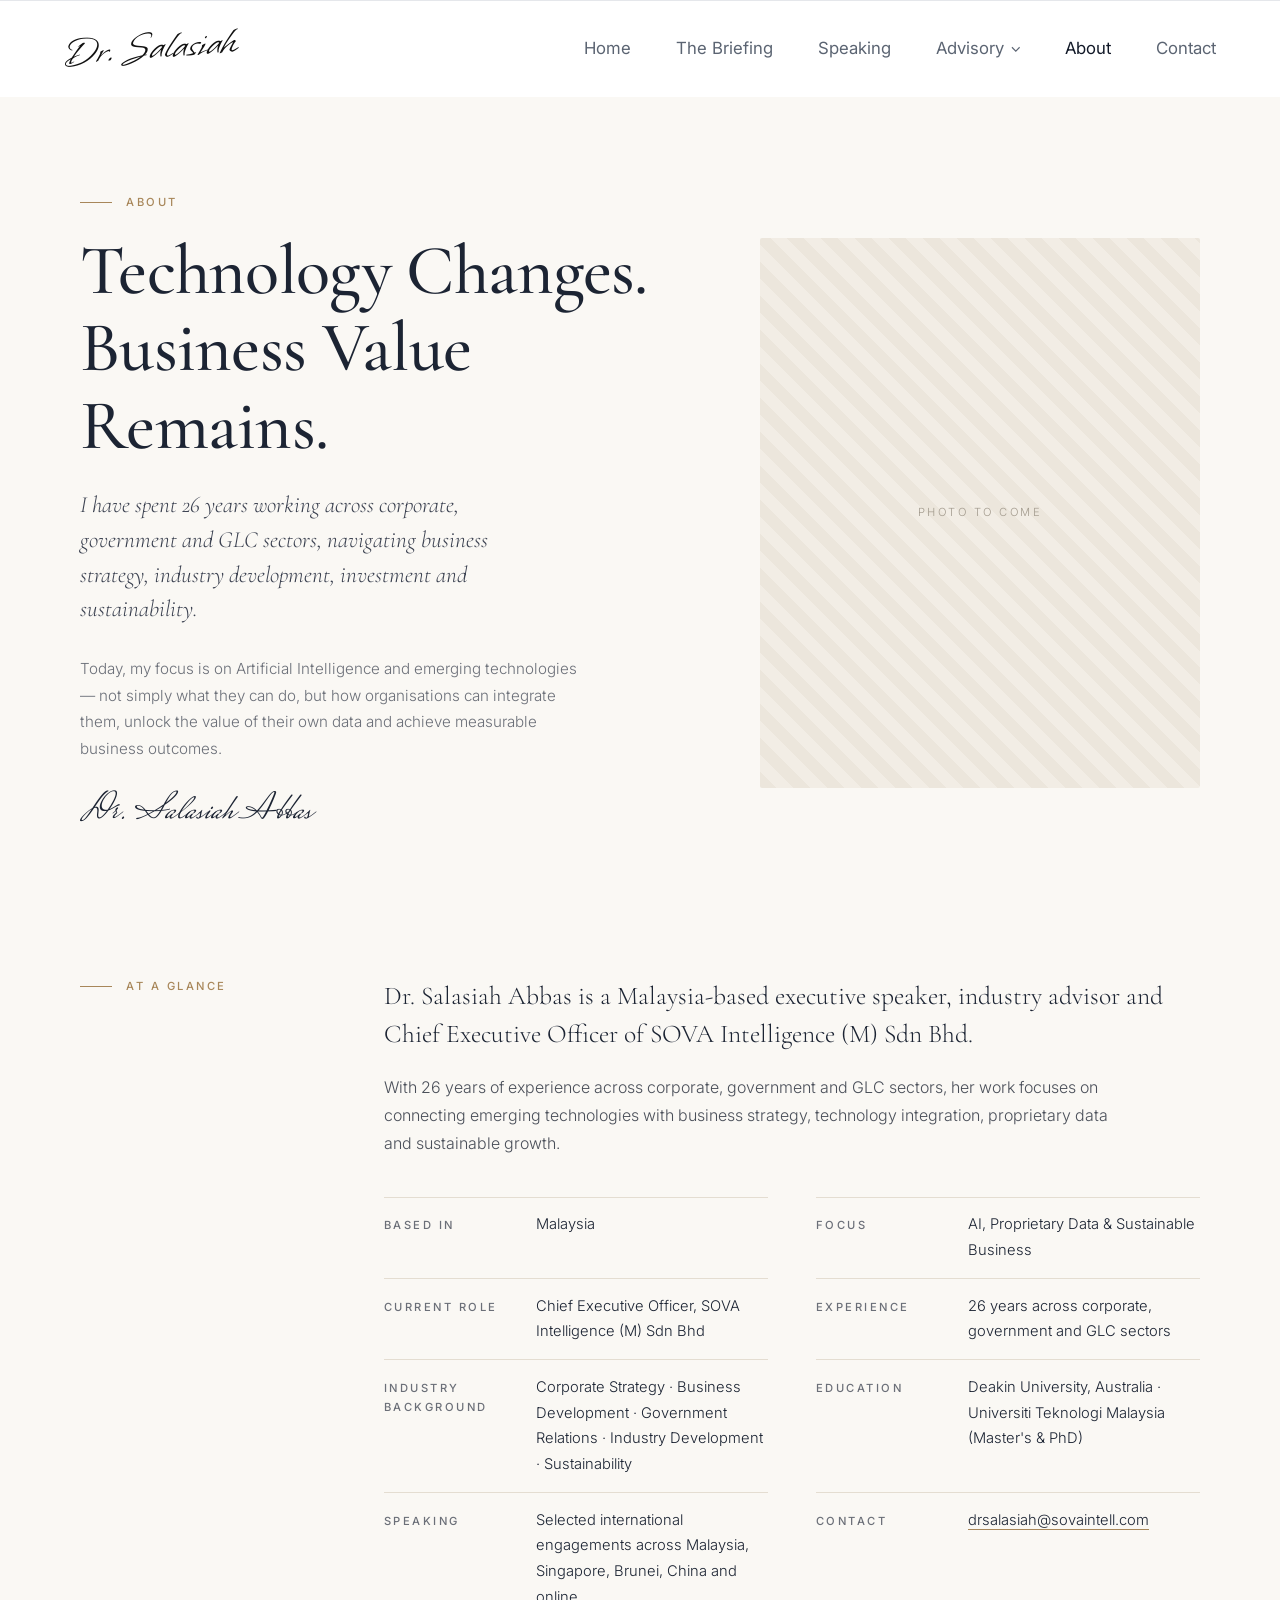
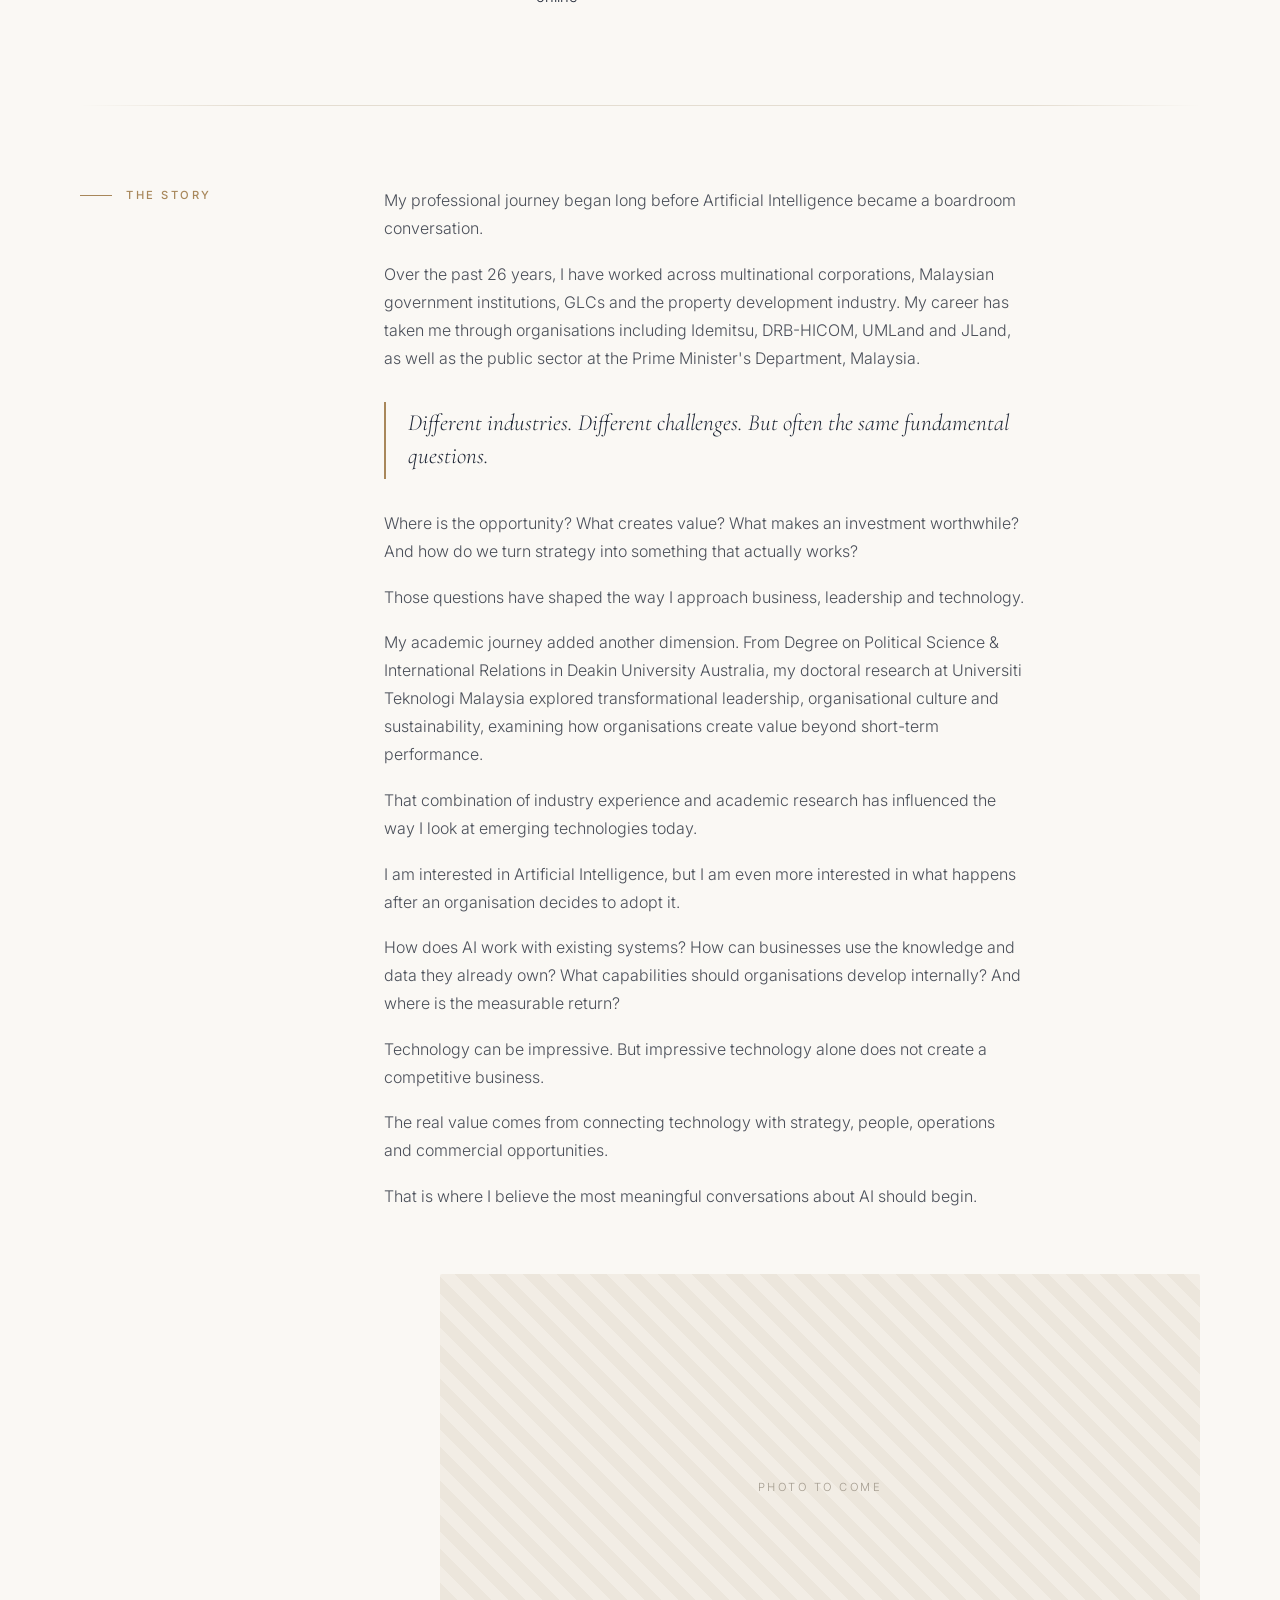
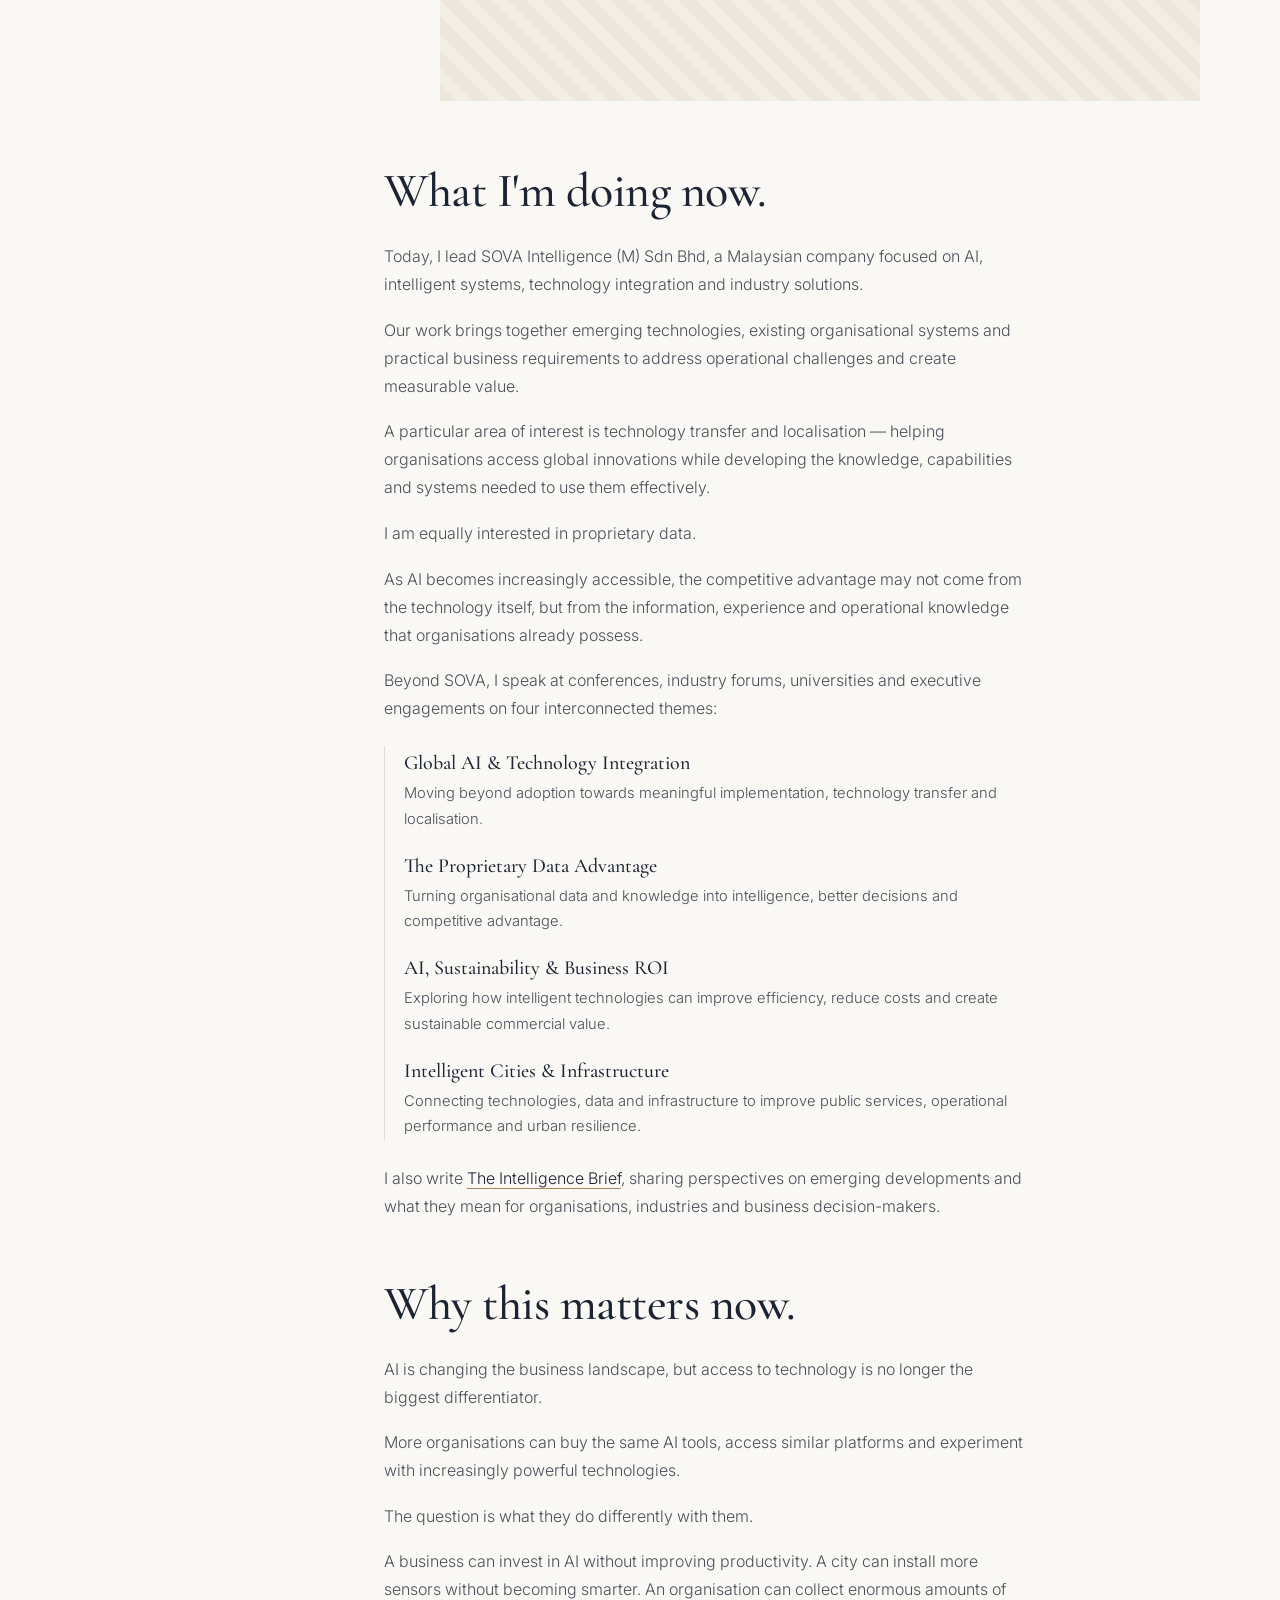
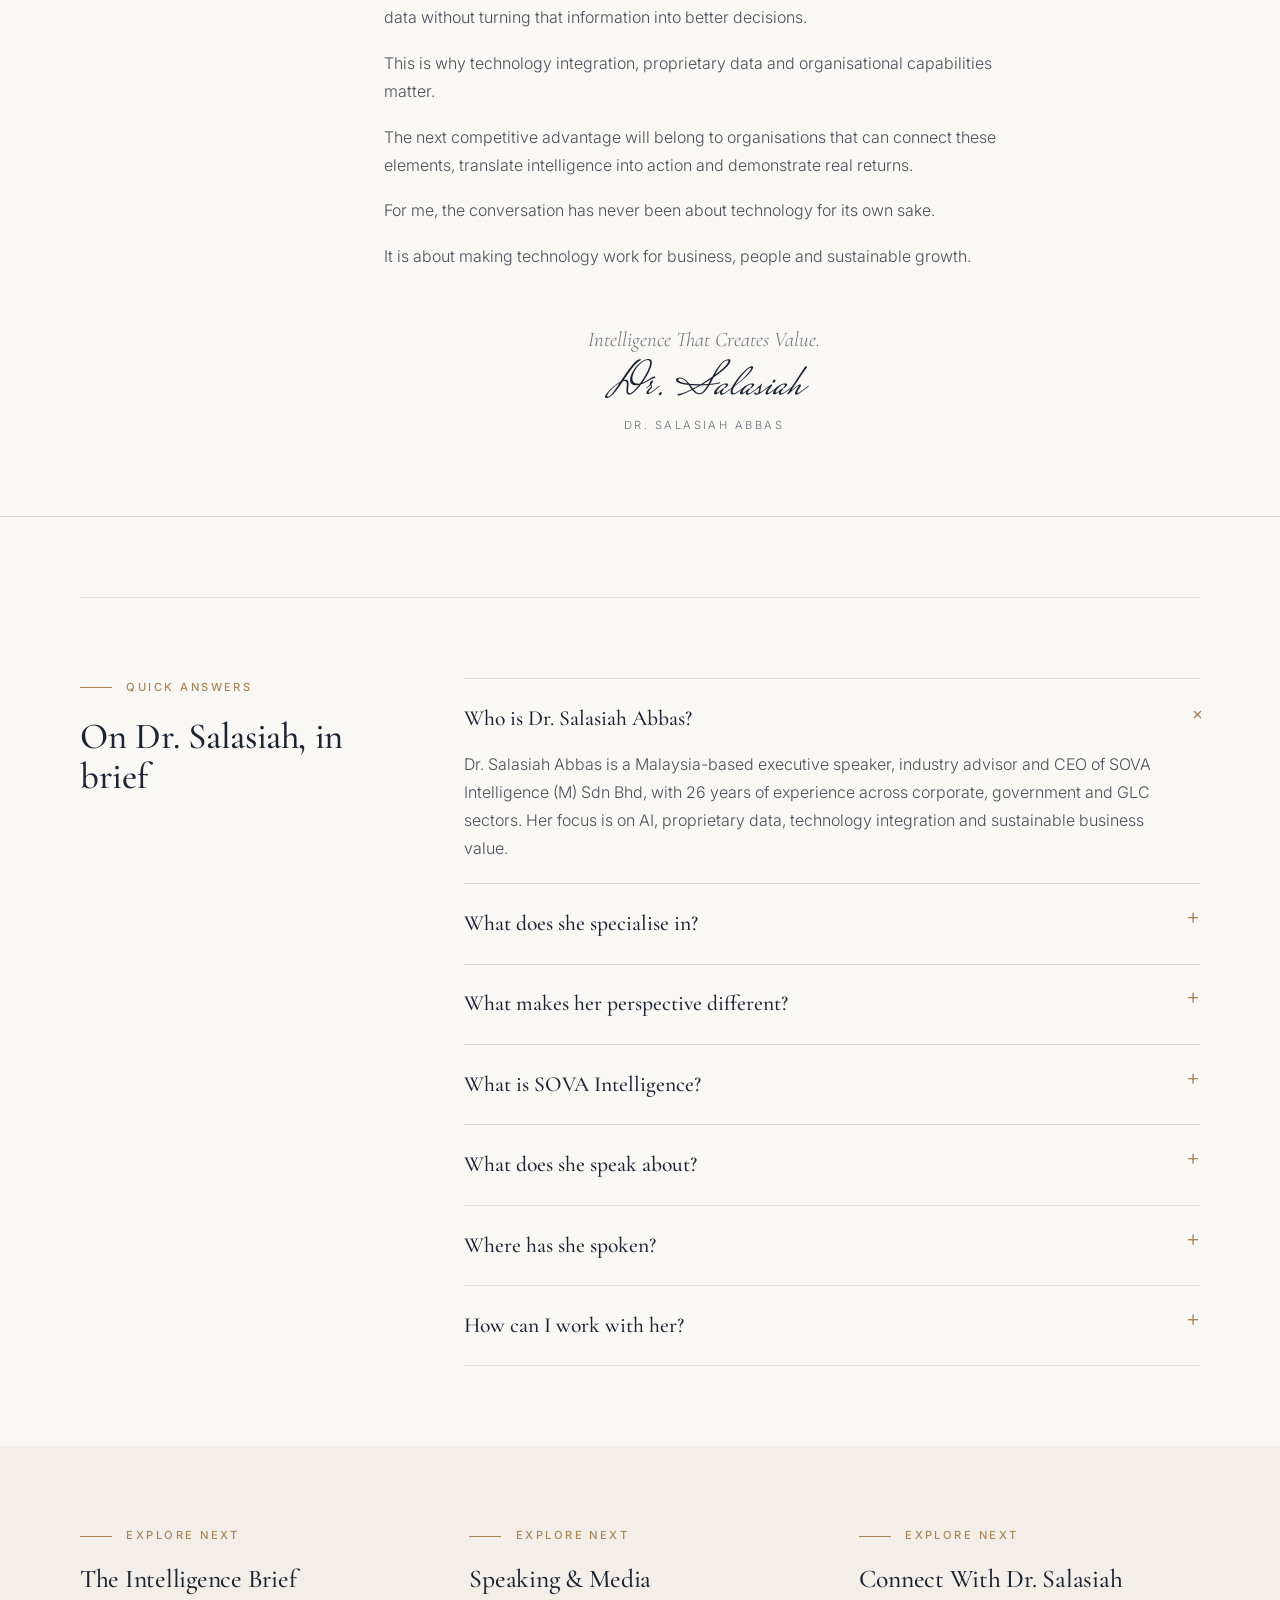
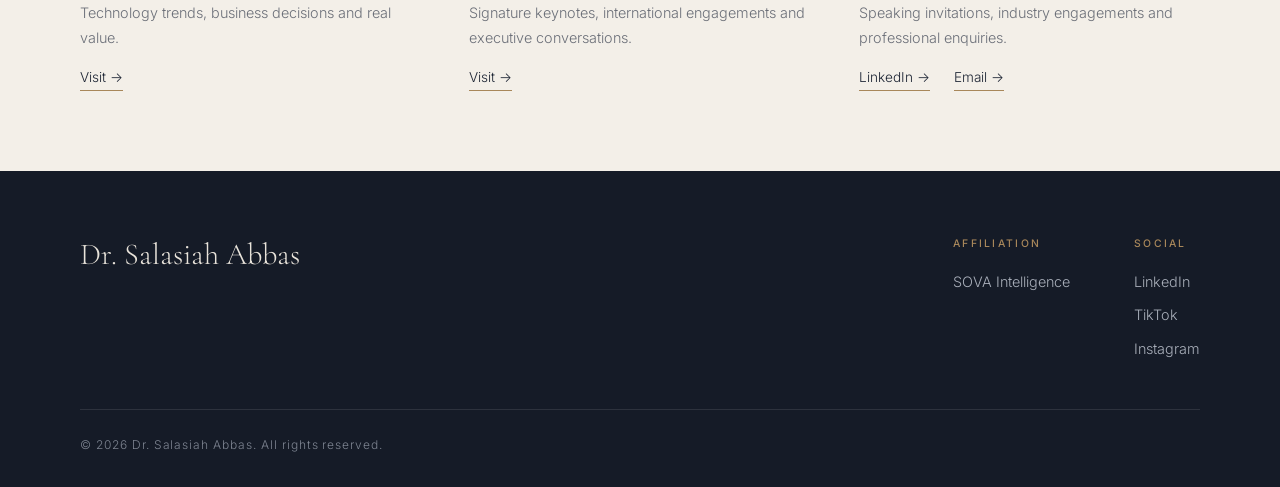
==== commit c3b25d91: "Switch the header signature to the Whisper font Co-Authored-By: Claude Opus 5.5 <noreply@anthropic.c" ====
--- a/about.html
+++ b/about.html
@@ -7,8 +7,8 @@
   <meta name="description" content="Dr. Salasiah Abbas is a Malaysia-based executive speaker, industry advisor and CEO of SOVA Intelligence, with 26 years across corporate, government and GLC sectors.">
   <link rel="preconnect" href="https://fonts.googleapis.com">
   <link rel="preconnect" href="https://fonts.gstatic.com" crossorigin>
-  <link href="https://fonts.googleapis.com/css2?family=Cormorant+Garamond:ital,wght@0,400;0,500;1,400;1,500&family=Inter:wght@300;400;500;600&family=Mrs+Saint+Delafield&display=swap" rel="stylesheet">
-  <link rel="stylesheet" href="styles.css?v=19">
+  <link href="https://fonts.googleapis.com/css2?family=Cormorant+Garamond:ital,wght@0,400;0,500;1,400;1,500&family=Inter:wght@300;400;500;600&family=Mrs+Saint+Delafield&family=Whisper&display=swap" rel="stylesheet">
+  <link rel="stylesheet" href="styles.css?v=21">
 </head>
 <body>
 
@@ -17,11 +17,11 @@
     <div class="nav">
       <a href="index.html" class="wordmark" aria-label="Dr. Salasiah Abbas"><span class="wordmark-script">Dr. Salasiah</span></a>
       <button class="nav-toggle" aria-label="Open menu" aria-expanded="false">&#9776;</button>
-      <!-- Home becomes a link once its page exists -->
+      
       <nav class="nav-links">
-        <a class="nav-item">Home</a>
+        <a href="index.html" class="nav-item">Home</a>
         <a href="briefing.html" class="nav-item">The Briefing</a>
-        <a href="index.html" class="nav-item">Speaking</a>
+        <a href="speaking.html" class="nav-item">Speaking</a>
         <div class="nav-dropdown">
           <a href="advisory.html" class="nav-item dropdown-toggle" aria-expanded="false" aria-haspopup="true">Advisory <svg class="chevron" viewBox="0 0 10 6" aria-hidden="true"><path d="M1 1l4 4 4-4" fill="none" stroke="currentColor" stroke-width="1.2"/></svg></a>
           <div class="dropdown-menu">
@@ -176,7 +176,7 @@
           <p class="eyebrow">Explore next</p>
           <h3>Speaking &amp; Media</h3>
           <p>Signature keynotes, international engagements and executive conversations.</p>
-          <a class="service-link" href="index.html">Visit &rarr;</a>
+          <a class="service-link" href="speaking.html">Visit &rarr;</a>
         </div>
         <div class="next-card">
           <p class="eyebrow">Explore next</p>
@@ -214,6 +214,6 @@
     </div>
   </footer>
 
-  <script src="script.js?v=19"></script>
+  <script src="script.js?v=20"></script>
 </body>
 </html>
--- a/styles.css
+++ b/styles.css
@@ -58,7 +58,7 @@
 .site-header { position: sticky; top: 0; z-index: 10; background: #fff; border-top: 1px solid #e5e7eb; }
 .nav { width: min(1240px, 90%); height: 96px; margin: 0 auto; display: flex; align-items: center; justify-content: space-between; }
 .wordmark { display: flex; align-items: baseline; color: #111; line-height: 1; }
-.wordmark-script { font-family: "Mrs Saint Delafield", cursive; font-size: 2.6rem; font-weight: 400; transform: rotate(-6deg); margin-right: .15rem; }
+.wordmark-script { font-family: "Whisper", cursive; font-size: 2.6rem; font-weight: 400; transform: rotate(-4deg); margin-right: .15rem; }
 .nav-links { display: flex; align-items: center; gap: 2.8rem; }
 .nav-item { font: inherit; font-family: var(--sans); font-size: 1.05rem; font-weight: 400; color: #5b6472; background: none; border: 0; padding: 0; cursor: pointer; display: inline-flex; align-items: center; gap: .45rem; transition: color .2s; }
 .nav-item:hover, .nav-item.active { color: #111827; }
@@ -289,6 +289,61 @@
 .next-card > p:not(.eyebrow) { font-size: .9rem; color: var(--muted); }
 .next-card .service-link { display: inline-block; margin-top: 1rem; }
 .next-links { display: flex; gap: 1.5rem; }
+
+/* Home page */
+.home-lead { font-size: 1.05rem; color: #4a4f59; max-width: 34rem; margin-top: 1rem; }
+.home-lead em { font-family: var(--serif); font-size: 1.3rem; color: var(--ink); }
+.home-creds { margin-top: 2rem; font-size: .78rem; color: var(--muted); max-width: 32rem; line-height: 1.6; }
+.home-band { background: var(--alt); padding: 4rem 0; border-top: 1px solid var(--line); border-bottom: 1px solid var(--line); }
+.home-band-grid { display: grid; grid-template-columns: .8fr 1.2fr; gap: 4rem; align-items: start; }
+.band-title { font-size: clamp(1.7rem, 2.6vw, 2.1rem); margin-bottom: .8rem; }
+.band-text { font-size: .9rem; color: var(--muted); max-width: 26rem; }
+.band-link { display: inline-block; margin-top: 1.2rem; cursor: default; }
+.band-lists { display: grid; gap: 1.8rem; }
+.band-label { font-size: .65rem; font-weight: 500; letter-spacing: .22em; text-transform: uppercase; color: var(--muted); margin-bottom: .8rem; }
+.chip-list { list-style: none; display: flex; flex-wrap: wrap; gap: .5rem; }
+.chip-list li { background: #fff; border: 1px solid var(--line); border-radius: var(--radius); padding: .55rem 1rem; font-family: var(--serif); font-size: 1.05rem; color: var(--ink); }
+.question h2 { font-size: clamp(1.9rem, 3.4vw, 2.6rem); max-width: 34rem; margin-bottom: 2rem; }
+.question-list { list-style: none; display: grid; gap: 1rem; margin-bottom: 2rem; }
+.question-list li { font-family: var(--serif); font-style: italic; font-size: 1.3rem; line-height: 1.4; color: var(--accent-dark); max-width: 36rem; }
+.question-close { font-size: .92rem; color: #4a4f59; max-width: 34rem; }
+.home-alt { background: var(--alt); padding: 6rem 0; }
+.lens-grid { display: grid; grid-template-columns: repeat(4, 1fr); border: 1px solid var(--line); background: #fff; }
+.lens { padding: 2rem 1.6rem; border-right: 1px solid var(--line); }
+.lens:last-child { border-right: 0; }
+.lens-num { display: block; font-family: var(--serif); font-style: italic; font-size: 1.15rem; color: var(--accent); margin-bottom: 1rem; }
+.lens h3 { font-size: 1.35rem; margin-bottom: .7rem; }
+.lens p { font-size: .85rem; color: var(--muted); line-height: 1.6; }
+.ways { display: grid; grid-template-columns: repeat(3, 1fr); border: 1px solid var(--line); background: #fff; }
+.way { padding: 2.2rem 1.8rem; border-right: 1px solid var(--line); display: flex; flex-direction: column; }
+.way:last-child { border-right: 0; }
+.way h3 { font-size: 1.6rem; margin-bottom: .6rem; }
+.way-for { font-family: var(--serif); font-style: italic; font-size: 1.05rem; color: var(--accent-dark); margin-bottom: 1rem; }
+.way p:not(.way-for) { font-size: .9rem; color: #4a4f59; }
+.way .service-link { margin-top: auto; padding-top: 1.4rem; align-self: flex-start; border: 0; }
+.implement { display: flex; justify-content: space-between; align-items: center; gap: 2.5rem; background: var(--alt); border: 1px solid var(--line); border-top: 0; padding: 2.2rem 1.8rem; }
+.implement h3 { font-size: 1.5rem; margin-bottom: .6rem; }
+.implement p:not(.eyebrow) { font-size: .9rem; color: #4a4f59; max-width: 44rem; }
+.implement .btn { flex-shrink: 0; }
+.conn-grid { display: grid; grid-template-columns: repeat(3, 1fr); border: 1px solid rgba(255,255,255,.14); margin-top: 2.5rem; }
+.conn { padding: 2rem 1.8rem; border-right: 1px solid rgba(255,255,255,.14); }
+.conn:last-child { border-right: 0; }
+.conn-label { font-size: .65rem; letter-spacing: .22em; color: var(--accent); margin-bottom: .8rem; }
+.conn h3 { font-size: 1.5rem; margin-bottom: .6rem; }
+.conn p:not(.conn-label) { font-size: .88rem; color: #b8bcc5; }
+.conn-close { margin-top: 2.5rem; color: #b8bcc5; }
+.conn-close em { font-family: var(--serif); font-size: 1.2rem; color: #f1ece4; }
+.writing-grid { display: grid; grid-template-columns: .9fr 1.1fr; gap: 4rem; align-items: start; }
+.writing-text { font-size: .92rem; color: #4a4f59; margin-top: 1.2rem; max-width: 30rem; }
+.writing-q { font-family: var(--serif); font-style: italic; font-size: 1.3rem; color: var(--ink); margin: 1rem 0 2rem; }
+.connect-grid { display: grid; grid-template-columns: 1.1fr .9fr; gap: 4rem; align-items: center; }
+.connect-card { background: #fff; border: 1px solid var(--line); padding: 2.4rem; }
+.connect-card .signature { font-size: 2.6rem; }
+.connect-name { font-family: var(--serif); font-size: 1.4rem; margin-top: .4rem; }
+.connect-role { font-size: .85rem; color: var(--muted); margin-top: .3rem; }
+.connect-dl { display: grid; gap: .6rem; margin-top: 1.6rem; padding-top: 1.4rem; border-top: 1px solid var(--line); }
+.connect-dl > div { display: grid; grid-template-columns: 6rem 1fr; }
+.connect-dl dd { font-size: .9rem; }
 
 /* Briefing page */
 .brief-intro { margin-top: 1.8rem; max-width: 32rem; font-size: .95rem; color: var(--muted); display: grid; gap: .9rem; }
@@ -359,6 +414,16 @@
   .card-grid { grid-template-columns: 1fr; }
     .contact-hero-grid, .contact-grid { grid-template-columns: 1fr; gap: 3rem; }
   .rail { grid-template-columns: 1fr; gap: 1.5rem; }
+  .home-band-grid, .writing-grid, .connect-grid { grid-template-columns: 1fr; gap: 2.5rem; }
+  .lens-grid { grid-template-columns: repeat(2, 1fr); }
+  .lens:nth-child(2) { border-right: 0; }
+  .lens:nth-child(-n+2) { border-bottom: 1px solid var(--line); }
+  .ways, .conn-grid { grid-template-columns: 1fr; }
+  .way, .conn { border-right: 0; border-bottom: 1px solid var(--line); }
+  .conn { border-color: rgba(255,255,255,.14); }
+  .way:last-child, .conn:last-child { border-bottom: 0; }
+  .implement { flex-direction: column; align-items: flex-start; }
+  .home-alt { padding: 4rem 0; }
   .quick .rail { grid-template-columns: 1fr; }
   .next-grid { grid-template-columns: 1fr; gap: 2.5rem; }
   .story-photo-wrap { padding: 2.5rem 0; }
@@ -427,6 +492,10 @@
   .footer-cols { gap: 3rem; }
   .topic-grid { grid-template-columns: 1fr; }
   .topic-table { grid-template-columns: 1fr; }
+  .lens-grid { grid-template-columns: 1fr; }
+  .lens { border-right: 0; border-bottom: 1px solid var(--line); }
+  .lens:last-child { border-bottom: 0; }
+  .question-list li { font-size: 1.15rem; }
   .post-summary { font-size: 1.1rem; }
   .contact-lead { font-size: 1.2rem; }
   .card { padding: 1.6rem; }
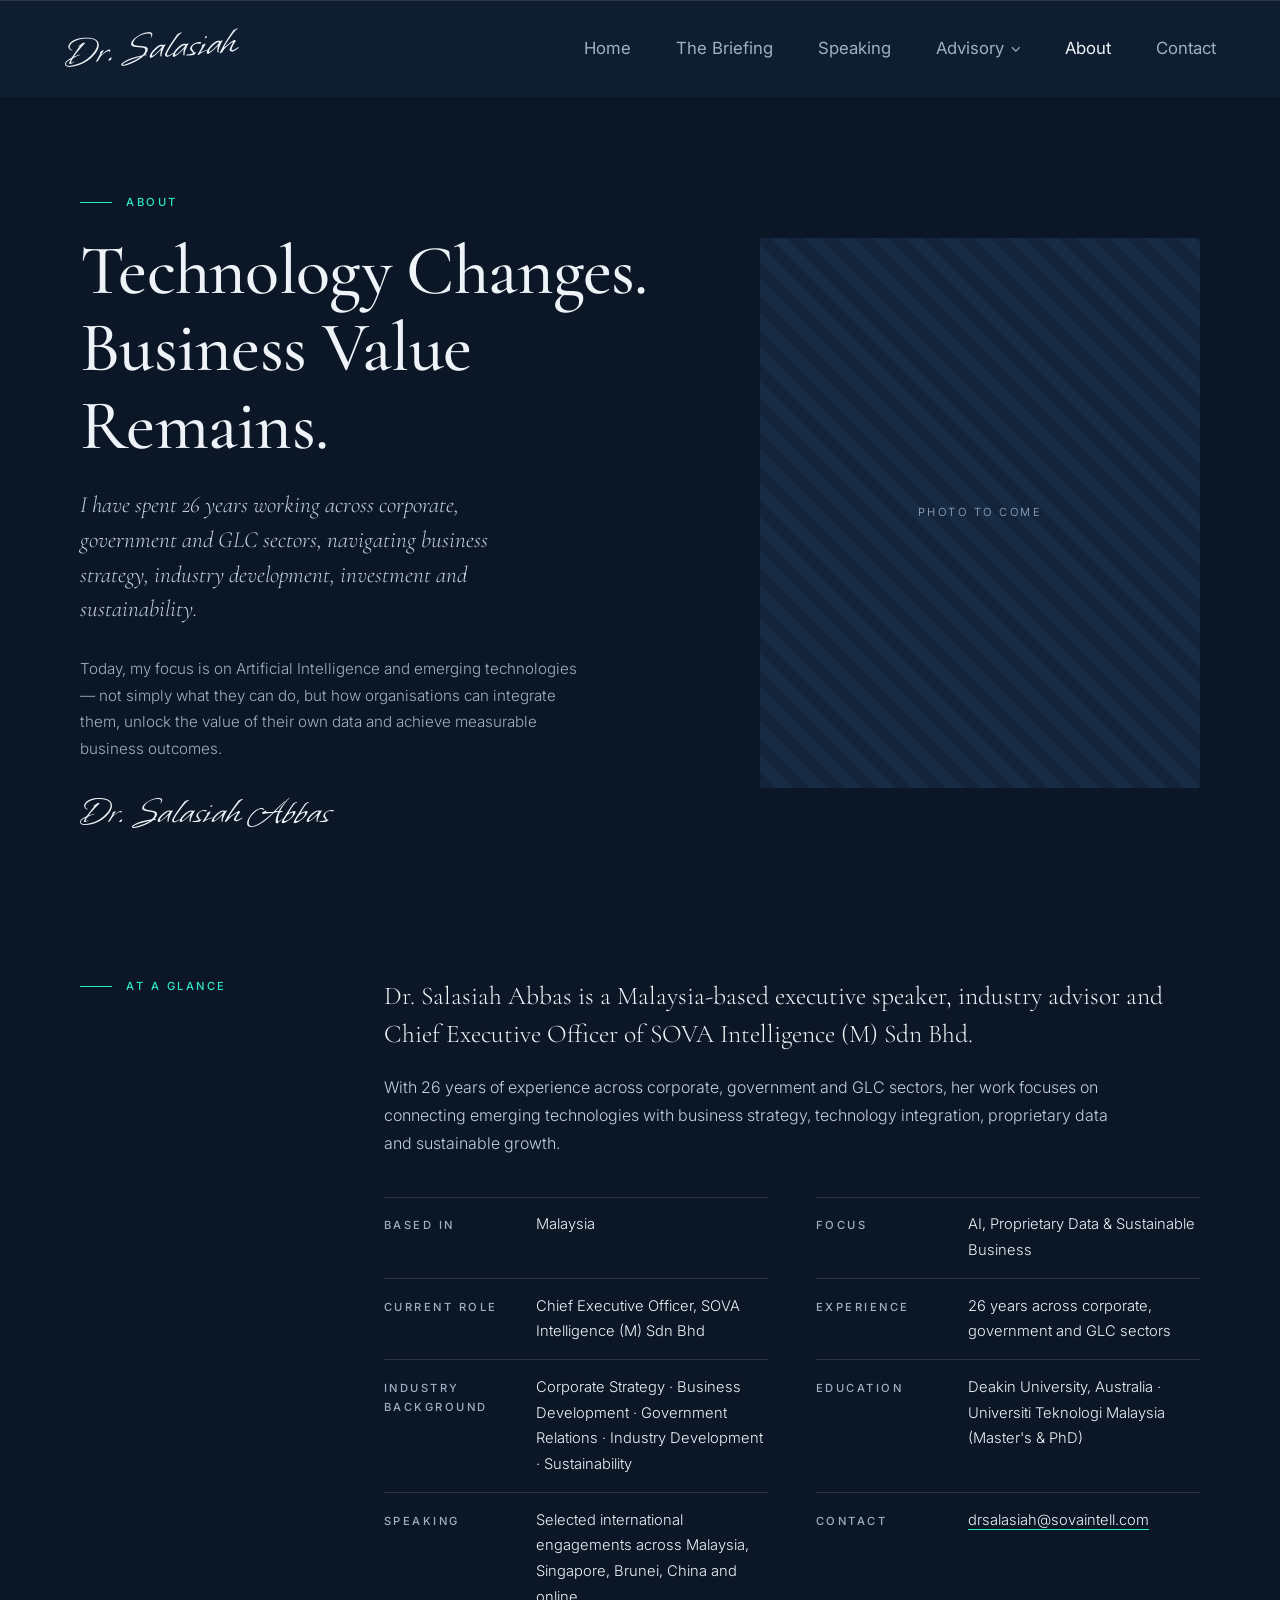
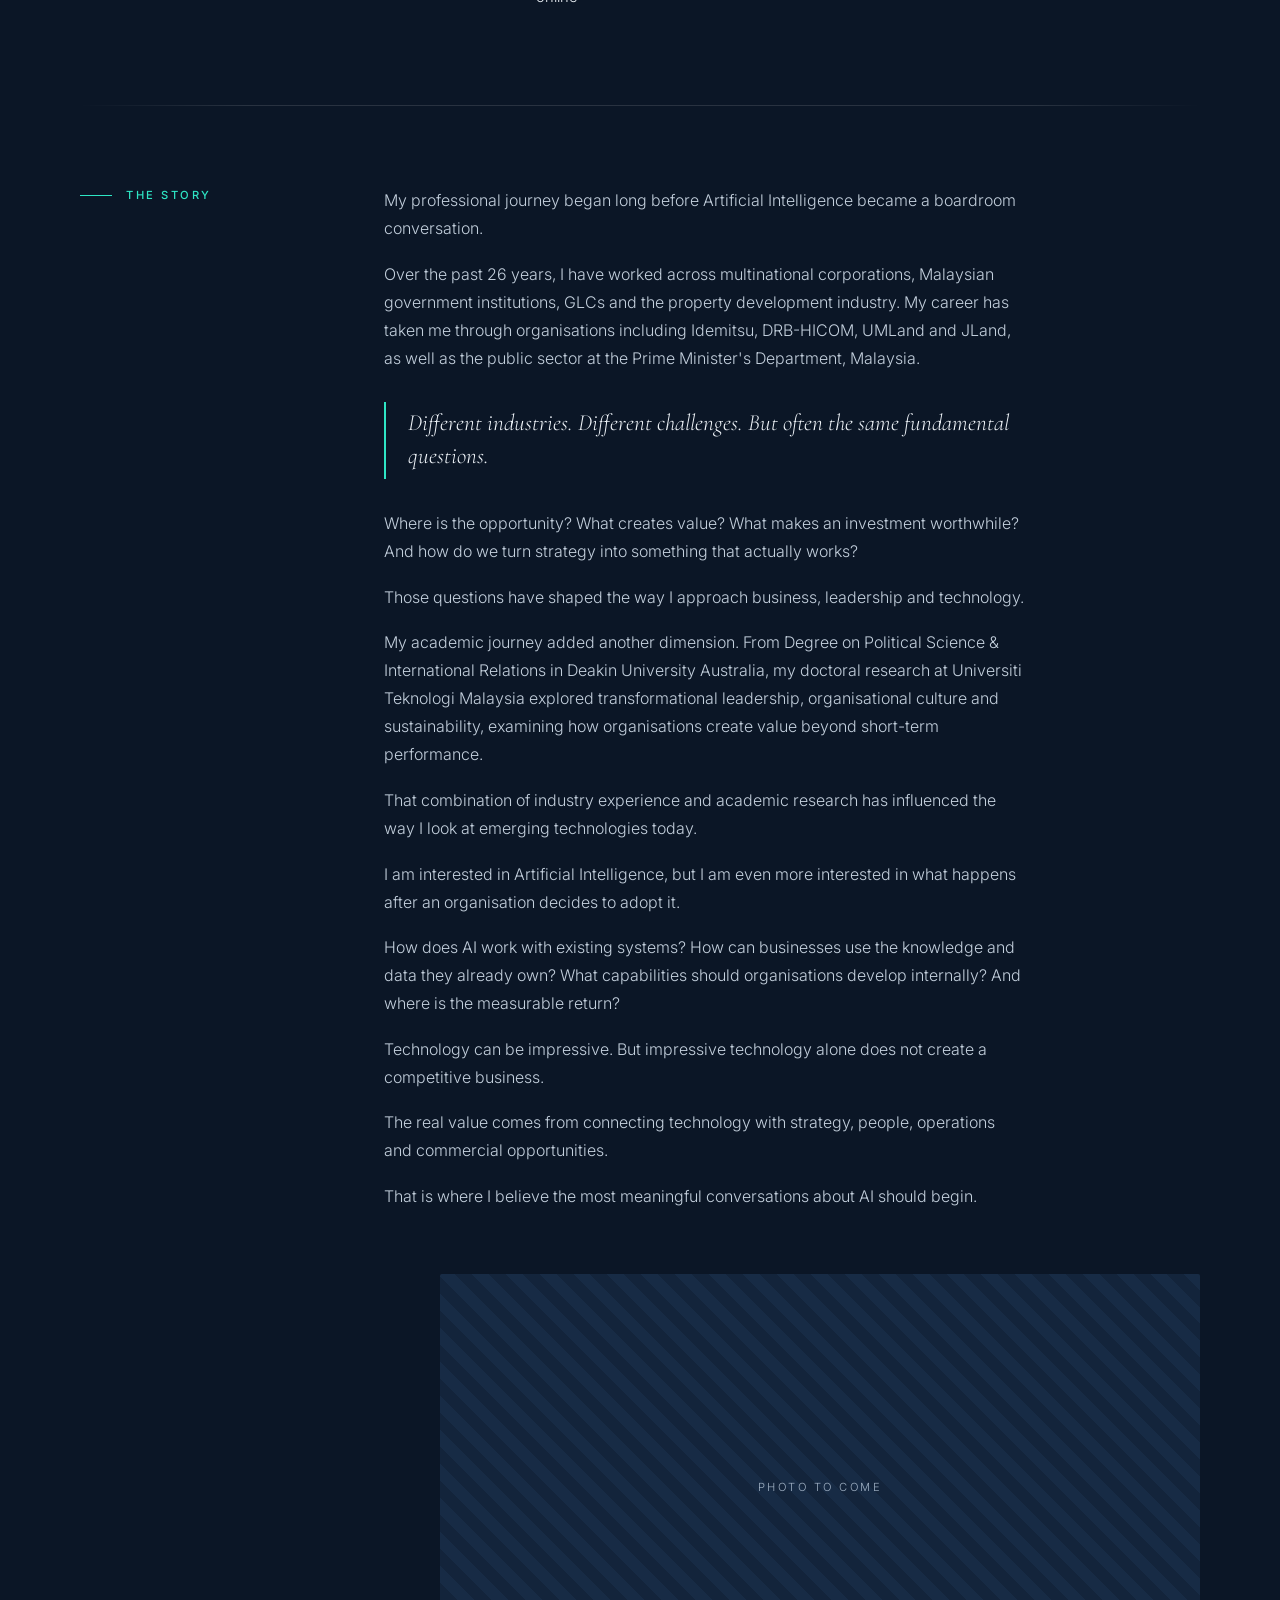
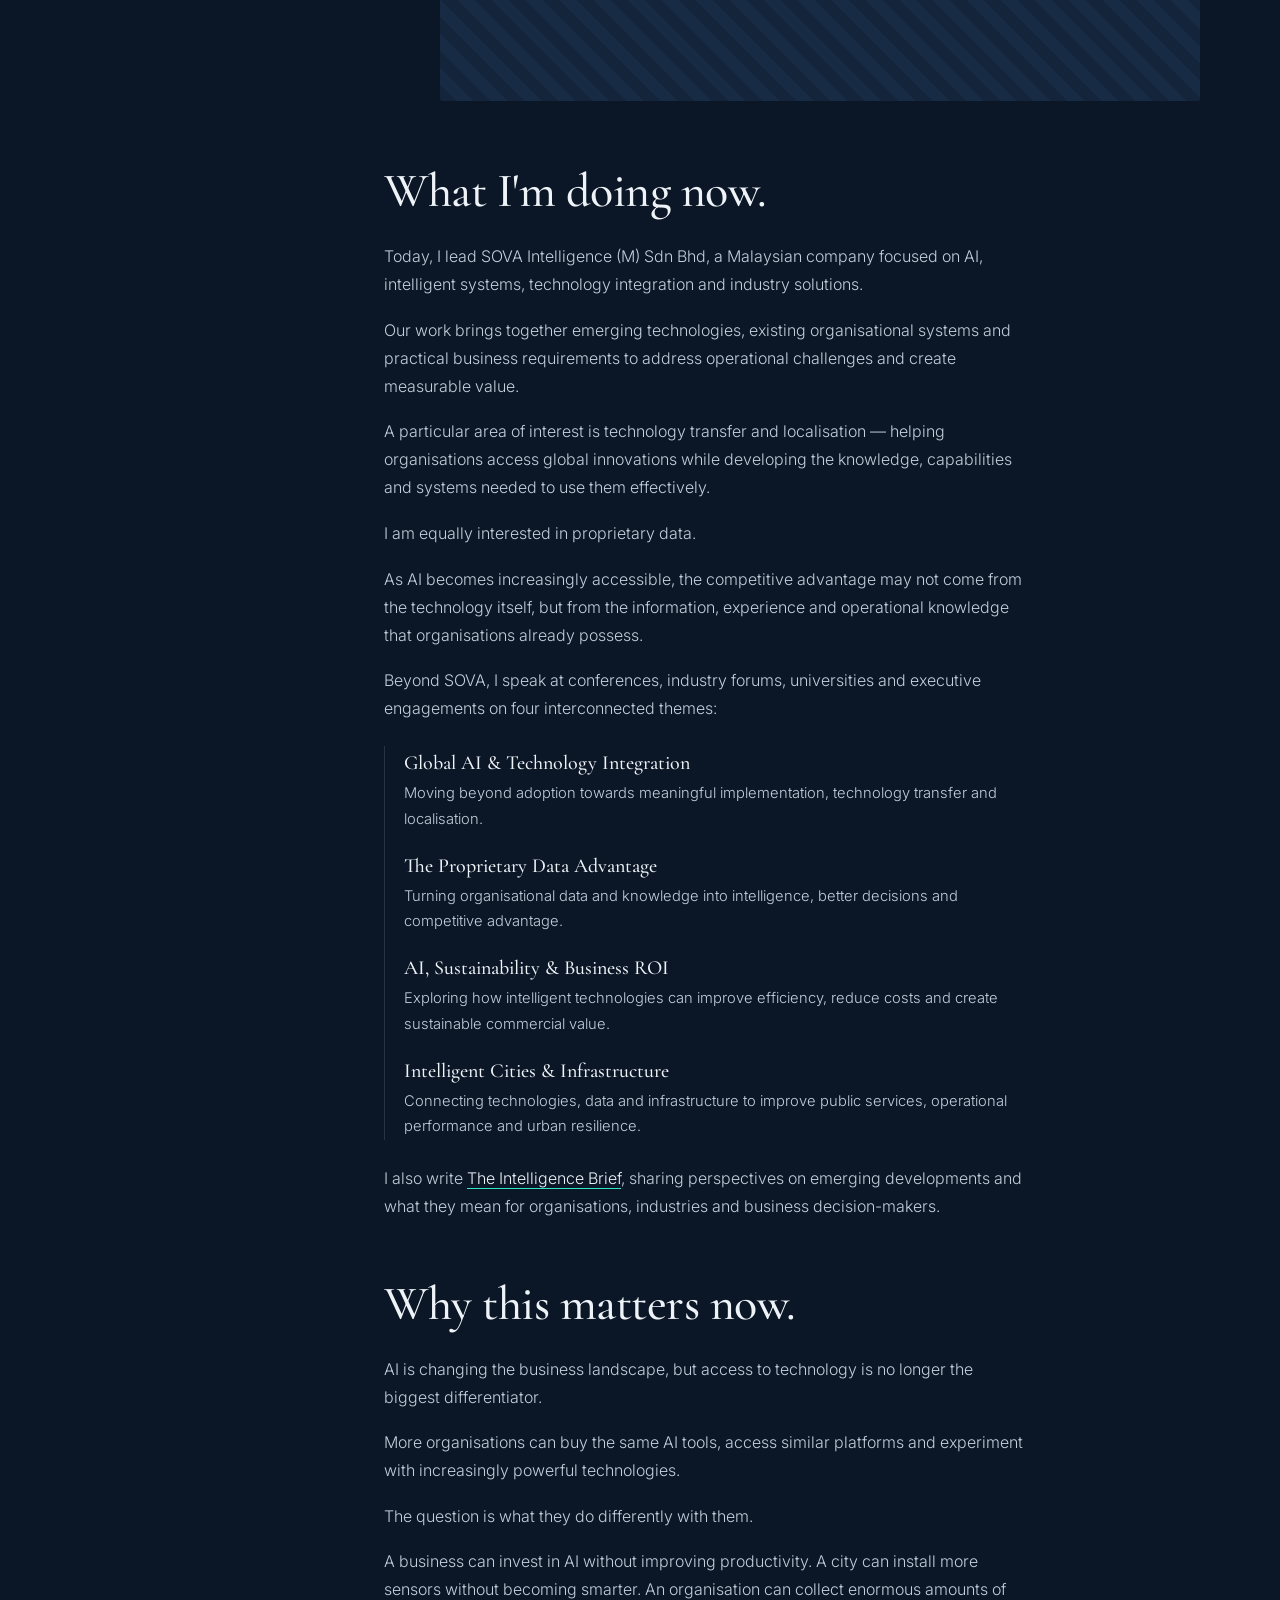
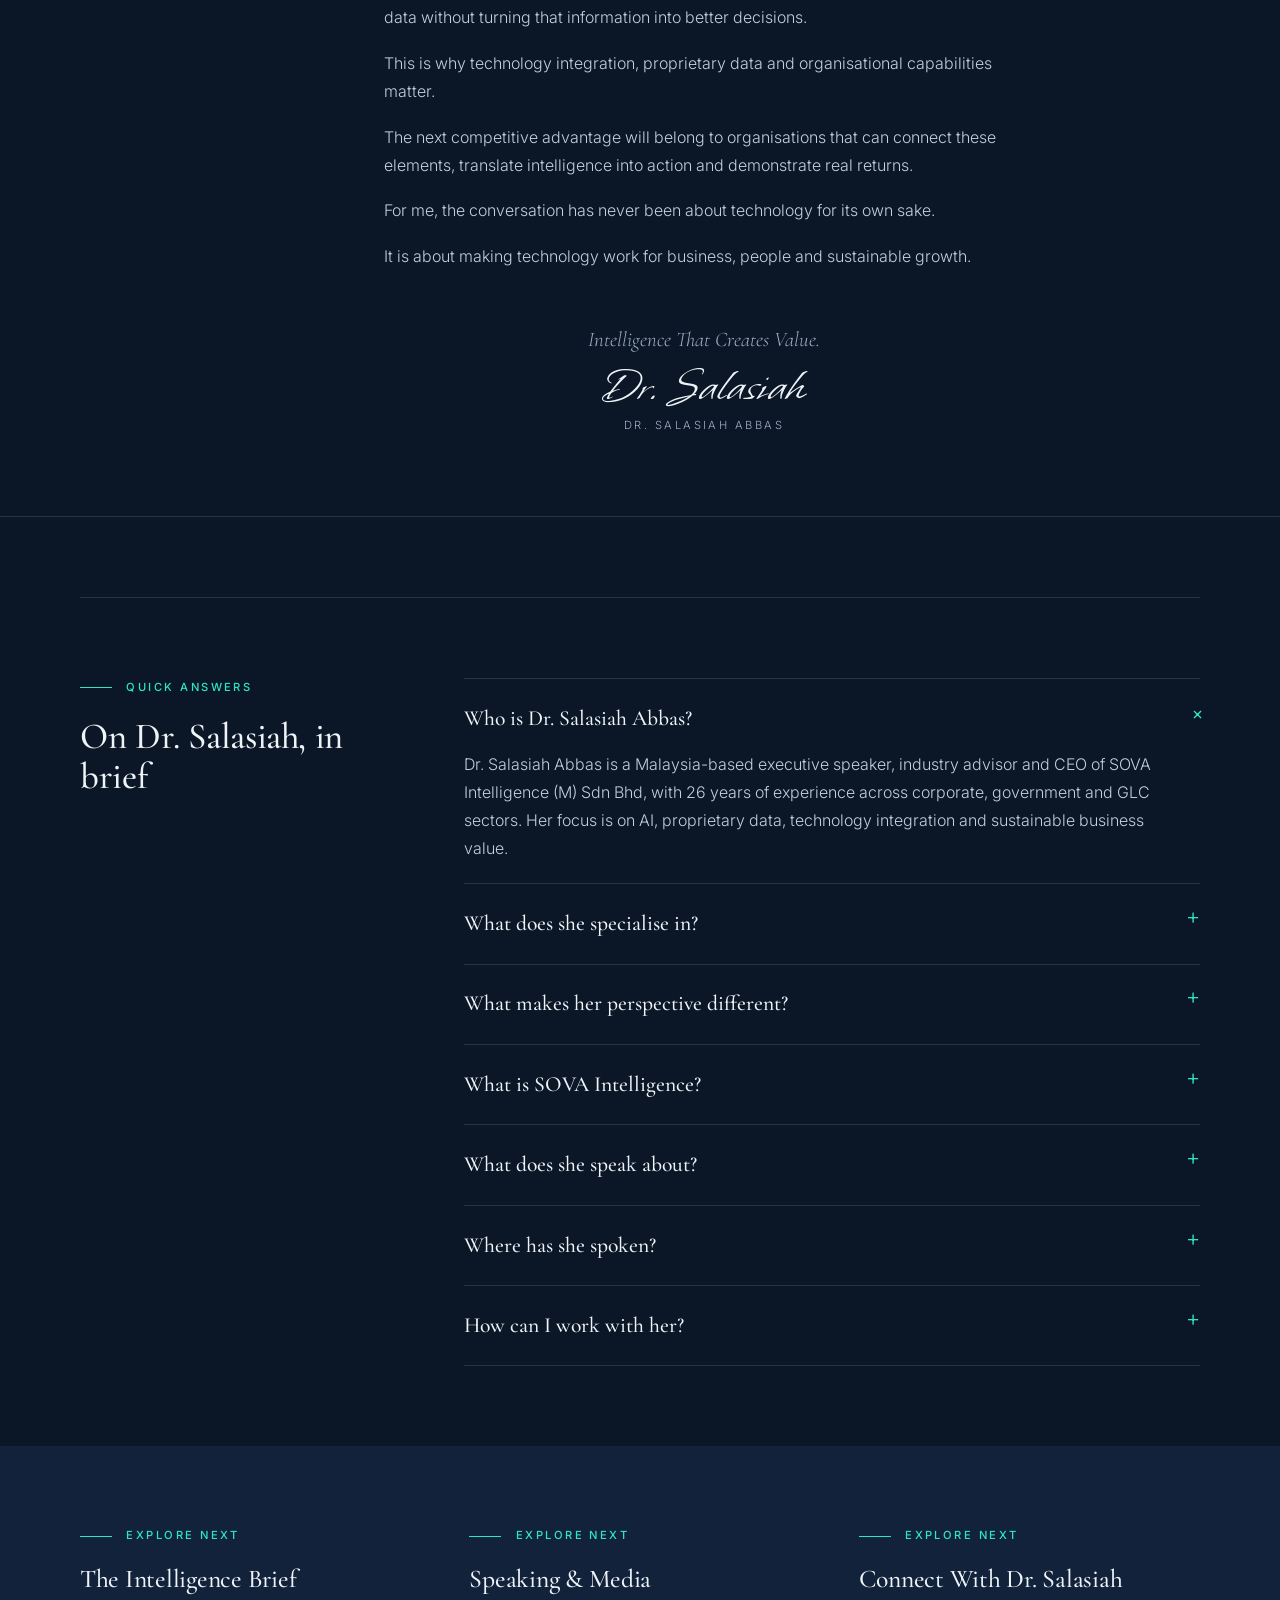
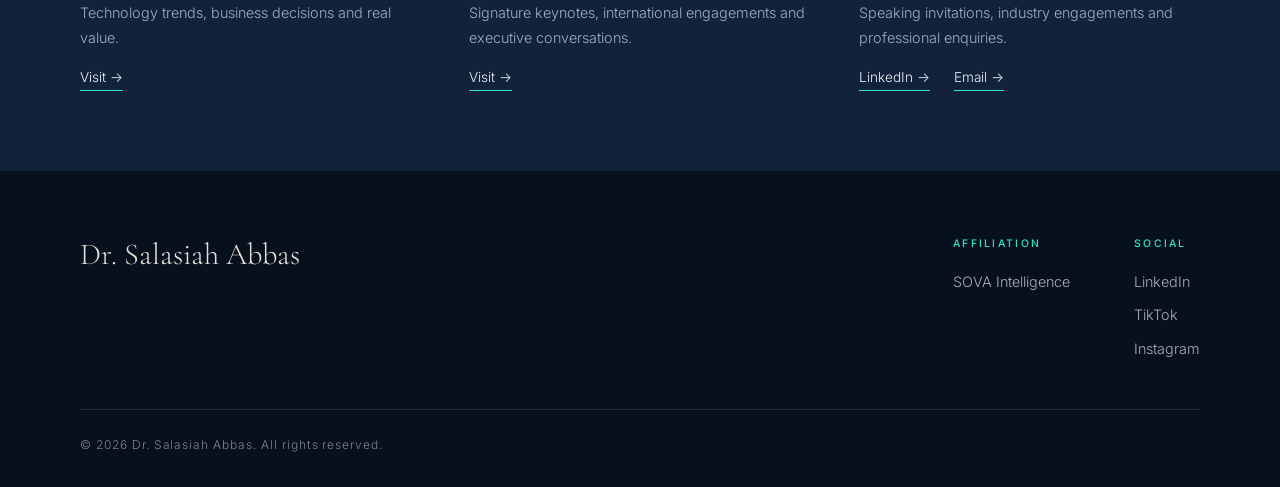
==== commit 168a06a1: "Switch the site to the Midnight & Electric Teal theme - All colours now come from theme variables: m" ====
--- a/about.html
+++ b/about.html
@@ -8,7 +8,7 @@
   <link rel="preconnect" href="https://fonts.googleapis.com">
   <link rel="preconnect" href="https://fonts.gstatic.com" crossorigin>
   <link href="https://fonts.googleapis.com/css2?family=Cormorant+Garamond:ital,wght@0,400;0,500;1,400;1,500&family=Inter:wght@300;400;500;600&family=Mrs+Saint+Delafield&family=Whisper&display=swap" rel="stylesheet">
-  <link rel="stylesheet" href="styles.css?v=21">
+  <link rel="stylesheet" href="styles.css?v=23">
 </head>
 <body>
 
--- a/styles.css
+++ b/styles.css
@@ -1,11 +1,17 @@
 :root {
-  --ink: #1c2433;
-  --muted: #6b6f78;
-  --bg: #faf8f4;
-  --alt: #f3efe8;
-  --accent: #a8875a;
-  --accent-dark: #8a6d45;
-  --line: #e4ddd1;
+  /* Theme: Midnight & Electric Teal */
+  color-scheme: dark;
+  --ink: #eef3f8;        /* headings and main text */
+  --soft: #c3cfdc;       /* body paragraphs */
+  --muted: #9fb0c3;      /* labels and secondary text */
+  --bg: #0b1626;         /* page background */
+  --alt: #12223a;        /* shaded bands */
+  --surface: #0f1d31;    /* cards and panels */
+  --deep: #07111e;       /* darkest sections: booking, call-to-action, footer */
+  --accent: #2ee6c5;
+  --accent-dark: #5cf0d6;
+  --on-accent: #06201b;  /* text on teal buttons */
+  --line: rgba(255,255,255,.12);
   --radius: 2px;
   --serif: "Cormorant Garamond", Georgia, serif;
   --sans: "Inter", system-ui, sans-serif;
@@ -38,13 +44,13 @@
 /* Buttons */
 .btn {
   display: inline-block; padding: .95rem 1.8rem; border-radius: var(--radius);
-  background: var(--ink); color: #fff; border: 1px solid var(--ink);
+  background: var(--accent); color: var(--on-accent); border: 1px solid var(--accent);
   font: inherit; font-size: .72rem; font-weight: 500; letter-spacing: .18em; text-transform: uppercase;
   transition: background .3s, color .3s, border-color .3s; cursor: pointer;
 }
-.btn:hover { background: var(--accent); border-color: var(--accent); }
+.btn:hover { background: var(--ink); border-color: var(--ink); color: var(--bg); }
 .btn-outline { background: transparent; color: var(--ink); }
-.btn-outline:hover { color: #fff; }
+.btn-outline:hover { background: var(--accent); border-color: var(--accent); color: var(--on-accent); }
 .btn-small { padding: .6rem 1.2rem; }
 .btn-row { display: flex; flex-wrap: wrap; gap: 1rem; margin-top: 2.5rem; }
 
@@ -55,33 +61,33 @@
 .split-reverse { margin-bottom: 0; }
 
 /* Header */
-.site-header { position: sticky; top: 0; z-index: 10; background: #fff; border-top: 1px solid #e5e7eb; }
+.site-header { position: sticky; top: 0; z-index: 10; background: var(--surface); border-top: 1px solid var(--line); }
 .nav { width: min(1240px, 90%); height: 96px; margin: 0 auto; display: flex; align-items: center; justify-content: space-between; }
-.wordmark { display: flex; align-items: baseline; color: #111; line-height: 1; }
+.wordmark { display: flex; align-items: baseline; color: var(--ink); line-height: 1; }
 .wordmark-script { font-family: "Whisper", cursive; font-size: 2.6rem; font-weight: 400; transform: rotate(-4deg); margin-right: .15rem; }
 .nav-links { display: flex; align-items: center; gap: 2.8rem; }
-.nav-item { font: inherit; font-family: var(--sans); font-size: 1.05rem; font-weight: 400; color: #5b6472; background: none; border: 0; padding: 0; cursor: pointer; display: inline-flex; align-items: center; gap: .45rem; transition: color .2s; }
-.nav-item:hover, .nav-item.active { color: #111827; }
+.nav-item { font: inherit; font-family: var(--sans); font-size: 1.05rem; font-weight: 400; color: var(--muted); background: none; border: 0; padding: 0; cursor: pointer; display: inline-flex; align-items: center; gap: .45rem; transition: color .2s; }
+.nav-item:hover, .nav-item.active { color: var(--ink); }
 .chevron { width: .6rem; height: .4rem; transition: transform .2s; }
 
 /* Advisory dropdown */
 .nav-dropdown { position: relative; }
 .dropdown-menu {
   position: absolute; top: calc(100% + 1.4rem); left: 50%; width: 22.5rem; z-index: 20;
-  background: #fff; border: 1px solid #e5e7eb; box-shadow: 0 18px 40px -18px rgba(17, 24, 39, .18);
+  background: var(--surface); border: 1px solid var(--line); box-shadow: 0 18px 40px -18px rgba(0, 0, 0, .6);
   opacity: 0; visibility: hidden; transform: translate(-50%, 6px); transition: opacity .18s, transform .18s, visibility .18s;
 }
 .dropdown-menu::before { content: ""; position: absolute; left: 0; right: 0; top: -1.4rem; height: 1.4rem; }
 .nav-dropdown:hover .dropdown-menu, .nav-dropdown:focus-within .dropdown-menu, .nav-dropdown.open .dropdown-menu { opacity: 1; visibility: visible; transform: translate(-50%, 0); }
 .nav-dropdown:hover .chevron, .nav-dropdown.open .chevron { transform: rotate(180deg); }
-.nav-dropdown:hover .dropdown-toggle, .nav-dropdown.open .dropdown-toggle { color: #111827; }
-.dropdown-item { position: relative; display: block; padding: 1.05rem 1.6rem; border-bottom: 1px solid #eef0f3; cursor: pointer; transition: background .2s; }
+.nav-dropdown:hover .dropdown-toggle, .nav-dropdown.open .dropdown-toggle { color: var(--ink); }
+.dropdown-item { position: relative; display: block; padding: 1.05rem 1.6rem; border-bottom: 1px solid var(--line); cursor: pointer; transition: background .2s; }
 .dropdown-item:last-child { border-bottom: 0; }
-.dropdown-item:hover { background: #fafafa; }
-.dropdown-item strong { display: block; font-family: var(--serif); font-size: 1.3rem; font-weight: 500; line-height: 1.25; color: #111827; }
-.dropdown-item span { display: block; font-size: .85rem; color: #6b7280; margin-top: .25rem; }
+.dropdown-item:hover { background: var(--alt); }
+.dropdown-item strong { display: block; font-family: var(--serif); font-size: 1.3rem; font-weight: 500; line-height: 1.25; color: var(--ink); }
+.dropdown-item span { display: block; font-size: .85rem; color: var(--muted); margin-top: .25rem; }
 .dropdown-item.external { padding-right: 3rem; }
-.ext-arrow { position: absolute; right: 1.6rem; top: 50%; width: .65rem; height: .65rem; margin-top: -.33rem; color: #9ca3af; }
+.ext-arrow { position: absolute; right: 1.6rem; top: 50%; width: .65rem; height: .65rem; margin-top: -.33rem; color: var(--muted); }
 .nav-toggle { display: none; background: none; border: 0; font-size: 1.4rem; cursor: pointer; color: var(--ink); }
 
 /* Hero */
@@ -123,7 +129,7 @@
 .talk-num { font-family: var(--serif); font-size: 3.4rem; font-weight: 400; font-style: italic; color: var(--accent); line-height: 1; }
 .talk h3 { font-size: clamp(1.7rem, 3vw, 2.2rem); }
 .talk-sub { font-family: var(--serif); font-size: 1.3rem; font-style: italic; color: var(--accent-dark); margin: .6rem 0 1.2rem; line-height: 1.4; }
-.talk p:not(.talk-sub):not(.talk-meta) { color: #4a4f59; max-width: 46rem; }
+.talk p:not(.talk-sub):not(.talk-meta) { color: var(--soft); max-width: 46rem; }
 .talk-meta { display: flex; flex-wrap: wrap; align-items: baseline; gap: .4rem 1rem; margin-top: 1.4rem; font-size: .9rem; color: var(--muted); }
 .talk-meta > span { font-size: .65rem; letter-spacing: .22em; text-transform: uppercase; font-weight: 500; color: var(--ink); min-width: 5.5rem; }
 .tags { list-style: none; display: flex; flex-wrap: wrap; gap: .5rem; margin-top: 1.2rem; }
@@ -142,7 +148,7 @@
 .card .label { font-size: .65rem; letter-spacing: .22em; text-transform: uppercase; font-weight: 500; color: var(--accent); margin-bottom: .8rem; }
 .card h3 { font-size: 1.5rem; margin-bottom: 1rem; }
 .venue { color: var(--muted); font-size: .85rem; margin: -.6rem 0 1rem; }
-.card p:last-child { color: #4a4f59; }
+.card p:last-child { color: var(--soft); }
 
 /* Press & media */
 /* Press list */
@@ -157,20 +163,20 @@
 
 
 /* Booking */
-.booking { background: var(--ink); color: #f1ece4; }
+.booking { background: var(--deep); color: #f1ece4; }
 .booking .eyebrow { color: var(--accent); }
 .booking-grid { display: grid; grid-template-columns: 1.3fr .7fr; gap: 5rem; align-items: center; }
 .booking-grid > div > p { color: #b8bcc5; }
 .booking .btn { background: var(--accent); border-color: var(--accent); }
-.booking .btn:hover { background: #fff; border-color: #fff; color: var(--ink); }
+.booking .btn:hover { background: var(--ink); border-color: var(--ink); color: var(--bg); }
 .booking-note { font-size: .85rem; margin-top: 2rem; max-width: 34rem; }
 .booking .btn-outline { background: transparent; color: #f1ece4; border-color: rgba(255,255,255,.35); }
-.booking .btn-outline:hover { background: #fff; border-color: #fff; color: var(--ink); }
+.booking .btn-outline:hover { background: var(--accent); border-color: var(--accent); color: var(--on-accent); }
 
 /* Contact page */
 .contact-hero { padding: 6rem 0 4rem; }
 .contact-hero-grid { display: grid; grid-template-columns: 1.1fr .9fr; gap: 5rem; align-items: center; }
-.contact-lead { font-family: var(--serif); font-style: italic; font-size: 1.45rem; line-height: 1.5; color: #3b4150; max-width: 30rem; }
+.contact-lead { font-family: var(--serif); font-style: italic; font-size: 1.45rem; line-height: 1.5; color: var(--soft); max-width: 30rem; }
 .contact-photo { width: 100%; max-width: 440px; justify-self: end; aspect-ratio: 4 / 5; object-fit: cover; object-position: center 25%; border-radius: var(--radius); }
 .contact-rule { border: 0; height: 1px; background: linear-gradient(90deg, transparent, var(--line) 15%, var(--line) 85%, transparent); }
 .contact-main { padding: 5rem 0 7rem; }
@@ -180,12 +186,12 @@
 .field { display: flex; flex-direction: column; gap: .7rem; margin-bottom: 2.2rem; border: 0; font-size: .65rem; font-weight: 500; letter-spacing: .22em; text-transform: uppercase; color: var(--muted); }
 .field legend { padding: 0; margin-bottom: .9rem; }
 .field input, .field textarea { font: inherit; letter-spacing: normal; text-transform: none; color: var(--ink); background: transparent; outline: none; transition: border-color .2s; }
-.field input { font-family: var(--serif); font-size: 1.35rem; border: 0; border-bottom: 1px solid #cfc8bc; border-radius: 0; padding: .4rem 0 .8rem; }
-.field textarea { font-size: .95rem; border: 1px solid #cfc8bc; border-radius: var(--radius); padding: 1rem 1.1rem; resize: vertical; }
-.field input::placeholder, .field textarea::placeholder { color: #b3ada3; }
+.field input { font-family: var(--serif); font-size: 1.35rem; border: 0; border-bottom: 1px solid rgba(255,255,255,.25); border-radius: 0; padding: .4rem 0 .8rem; }
+.field textarea { font-size: .95rem; border: 1px solid rgba(255,255,255,.25); border-radius: var(--radius); padding: 1rem 1.1rem; resize: vertical; }
+.field input::placeholder, .field textarea::placeholder { color: #6f8299; }
 .field input:focus, .field textarea:focus { border-color: var(--ink); }
 .topic-grid { display: grid; grid-template-columns: repeat(2, 1fr); gap: .5rem; }
-.topic { display: flex; gap: .8rem; align-items: flex-start; padding: 1rem 1.1rem; border: 1px solid var(--line); border-radius: var(--radius); background: #fff; cursor: pointer; text-transform: none; letter-spacing: normal; transition: border-color .2s, background .2s; }
+.topic { display: flex; gap: .8rem; align-items: flex-start; padding: 1rem 1.1rem; border: 1px solid var(--line); border-radius: var(--radius); background: var(--surface); cursor: pointer; text-transform: none; letter-spacing: normal; transition: border-color .2s, background .2s; }
 .topic input { margin-top: .3rem; accent-color: var(--ink); }
 .topic strong { display: block; font-size: .9rem; font-weight: 400; color: var(--ink); }
 .topic small { display: block; font-size: .78rem; color: var(--muted); line-height: 1.5; margin-top: .2rem; }
@@ -201,7 +207,7 @@
 .advisory-hero-photo { width: 100%; max-width: 480px; justify-self: end; aspect-ratio: 1 / 1; object-fit: cover; border-radius: var(--radius); }
 .page-index { border-top: 1px solid var(--line); border-bottom: 1px solid var(--line); }
 .services-section { padding: 6rem 0; }
-.services { border: 1px solid var(--line); background: #fff; }
+.services { border: 1px solid var(--line); background: var(--surface); }
 .service { display: grid; grid-template-columns: 1fr 1fr; border-bottom: 1px solid var(--line); scroll-margin-top: 7rem; }
 .service:last-child { border-bottom: 0; }
 .service-reverse .service-photo { order: 2; }
@@ -211,14 +217,14 @@
 .service-body { padding: 3.2rem 3rem; display: flex; flex-direction: column; justify-content: center; }
 .service-for { font-size: .65rem; font-weight: 500; letter-spacing: .22em; text-transform: uppercase; color: var(--muted); margin-bottom: 1rem; }
 .service h2 { font-size: clamp(1.8rem, 3vw, 2.4rem); margin-bottom: 1.1rem; }
-.service-body > p:not(.service-for) { font-size: .95rem; color: #4a4f59; }
+.service-body > p:not(.service-for) { font-size: .95rem; color: var(--soft); }
 .service .tags { margin-top: 1.4rem; }
 .service-link { align-self: flex-start; margin-top: 1.8rem; font-size: .85rem; color: var(--ink); border-bottom: 1px solid var(--accent); transition: color .2s; }
 .service-link:hover { color: var(--accent-dark); }
 .sits { background: var(--alt); padding: 6rem 0; }
 .sits-grid { display: grid; grid-template-columns: .8fr 1.2fr; gap: 5rem; align-items: start; }
 .sits h2 { font-size: clamp(2.2rem, 4vw, 3rem); }
-.sits-body { display: grid; gap: 1.1rem; color: #4a4f59; max-width: 36rem; }
+.sits-body { display: grid; gap: 1.1rem; color: var(--soft); max-width: 36rem; }
 .sits-body strong { color: var(--ink); }
 .sits-tagline { font-family: var(--serif); font-style: italic; font-size: 1.5rem; color: var(--ink); margin-top: .5rem; }
 .sits-body .btn { justify-self: start; margin-top: .6rem; }
@@ -238,29 +244,29 @@
 .work-item { display: grid; grid-template-columns: .9fr 1.1fr; gap: 4rem; padding: 3rem 0; border-bottom: 1px solid var(--line); }
 .work-num { display: block; font-size: .75rem; color: var(--muted); letter-spacing: .1em; margin-bottom: .6rem; }
 .work-item h3 { font-size: clamp(1.6rem, 2.6vw, 2.1rem); }
-.work-item p { color: #4a4f59; max-width: 36rem; }
+.work-item p { color: var(--soft); max-width: 36rem; }
 .consult-how { background: var(--alt); padding: 6rem 0; }
 .steps { display: grid; grid-template-columns: repeat(3, 1fr); gap: 3rem; margin-top: 1rem; }
 .step-num { display: block; font-family: var(--serif); font-size: 2.4rem; color: var(--accent); line-height: 1; margin-bottom: 1rem; }
 .step h3 { font-size: 1.4rem; margin-bottom: .6rem; }
-.step p { font-size: .92rem; color: #4a4f59; }
+.step p { font-size: .92rem; color: var(--soft); }
 .steps-note { margin-top: 3rem; font-size: .9rem; color: var(--muted); }
-.consult-cta { background: var(--ink); color: #f1ece4; padding: 7rem 0; }
+.consult-cta { background: var(--deep); color: #f1ece4; padding: 7rem 0; }
 .consult-cta h2 { max-width: 40rem; }
 .cta-body { display: grid; gap: 1rem; max-width: 38rem; color: #b8bcc5; }
 .cta-sign { margin-top: 2rem; display: grid; }
 .cta-sign span { font-size: .8rem; color: #b8bcc5; }
 .consult-cta .btn-row { align-items: center; gap: 1.6rem; }
-.btn-light { background: #fff; color: var(--ink); border-color: #fff; }
-.btn-light:hover { background: var(--accent); border-color: var(--accent); color: #fff; }
+.btn-light { background: var(--accent); color: var(--on-accent); border-color: var(--accent); }
+.btn-light:hover { background: var(--ink); border-color: var(--ink); color: var(--bg); }
 .cta-link { font-size: .85rem; color: #f1ece4; border-bottom: 1px solid var(--accent); }
 .cta-link:hover { color: var(--accent); }
 
 /* About page */
-.about-sign { font-family: "Mrs Saint Delafield", cursive; font-size: 2.4rem; line-height: 1; color: var(--ink); margin-top: 2rem; }
-.about-glance-sub { margin-top: 1.2rem; color: #4a4f59; max-width: 46rem; }
+.about-sign { font-family: "Whisper", cursive; font-size: 2.4rem; line-height: 1; color: var(--ink); margin-top: 2rem; }
+.about-glance-sub { margin-top: 1.2rem; color: var(--soft); max-width: 46rem; }
 .about-facts > div { grid-template-columns: 8.5rem 1fr; }
-.story { max-width: 40rem; display: grid; gap: 1.1rem; color: #4a4f59; }
+.story { max-width: 40rem; display: grid; gap: 1.1rem; color: var(--soft); }
 .story h2 { color: var(--ink); margin: 2.5rem 0 .4rem; }
 .story h2:first-child { margin-top: 0; }
 .story-quote { font-family: var(--serif); font-style: italic; font-size: 1.45rem; line-height: 1.45; color: var(--ink); border-left: 2px solid var(--accent); padding: .3rem 0 .3rem 1.4rem; margin: .8rem 0; }
@@ -271,7 +277,7 @@
 .themes dd { font-size: .92rem; }
 .story-close { margin-top: 2.2rem; text-align: center; }
 .story-tagline { font-family: var(--serif); font-style: italic; font-size: 1.3rem; color: var(--muted); }
-.signature { font-family: "Mrs Saint Delafield", cursive; font-size: 3rem; line-height: 1.2; color: var(--ink); }
+.signature { font-family: "Whisper", cursive; font-size: 3rem; line-height: 1.2; color: var(--ink); }
 .signature-name { font-size: .7rem; letter-spacing: .22em; text-transform: uppercase; color: var(--muted); }
 .quick { border-top: 1px solid var(--line); }
 .quick-title { font-size: clamp(1.8rem, 3vw, 2.3rem); margin: 0; }
@@ -282,7 +288,7 @@
 .qa summary::-webkit-details-marker { display: none; }
 .qa summary::after { content: "+"; font-family: var(--sans); font-weight: 300; color: var(--accent); font-size: 1.4rem; line-height: 1; transition: transform .3s; }
 .qa details[open] summary::after { transform: rotate(45deg); }
-.qa details p { color: #4a4f59; margin-top: .8rem; max-width: 44rem; }
+.qa details p { color: var(--soft); margin-top: .8rem; max-width: 44rem; }
 .next { background: var(--alt); padding: 5rem 0; }
 .next-grid { display: grid; grid-template-columns: repeat(3, 1fr); gap: 3rem; }
 .next-card h3 { font-size: 1.6rem; margin-bottom: .4rem; }
@@ -291,7 +297,7 @@
 .next-links { display: flex; gap: 1.5rem; }
 
 /* Home page */
-.home-lead { font-size: 1.05rem; color: #4a4f59; max-width: 34rem; margin-top: 1rem; }
+.home-lead { font-size: 1.05rem; color: var(--soft); max-width: 34rem; margin-top: 1rem; }
 .home-lead em { font-family: var(--serif); font-size: 1.3rem; color: var(--ink); }
 .home-creds { margin-top: 2rem; font-size: .78rem; color: var(--muted); max-width: 32rem; line-height: 1.6; }
 .home-band { background: var(--alt); padding: 4rem 0; border-top: 1px solid var(--line); border-bottom: 1px solid var(--line); }
@@ -302,28 +308,28 @@
 .band-lists { display: grid; gap: 1.8rem; }
 .band-label { font-size: .65rem; font-weight: 500; letter-spacing: .22em; text-transform: uppercase; color: var(--muted); margin-bottom: .8rem; }
 .chip-list { list-style: none; display: flex; flex-wrap: wrap; gap: .5rem; }
-.chip-list li { background: #fff; border: 1px solid var(--line); border-radius: var(--radius); padding: .55rem 1rem; font-family: var(--serif); font-size: 1.05rem; color: var(--ink); }
+.chip-list li { background: var(--surface); border: 1px solid var(--line); border-radius: var(--radius); padding: .55rem 1rem; font-family: var(--serif); font-size: 1.05rem; color: var(--ink); }
 .question h2 { font-size: clamp(1.9rem, 3.4vw, 2.6rem); max-width: 34rem; margin-bottom: 2rem; }
 .question-list { list-style: none; display: grid; gap: 1rem; margin-bottom: 2rem; }
 .question-list li { font-family: var(--serif); font-style: italic; font-size: 1.3rem; line-height: 1.4; color: var(--accent-dark); max-width: 36rem; }
-.question-close { font-size: .92rem; color: #4a4f59; max-width: 34rem; }
+.question-close { font-size: .92rem; color: var(--soft); max-width: 34rem; }
 .home-alt { background: var(--alt); padding: 6rem 0; }
-.lens-grid { display: grid; grid-template-columns: repeat(4, 1fr); border: 1px solid var(--line); background: #fff; }
+.lens-grid { display: grid; grid-template-columns: repeat(4, 1fr); border: 1px solid var(--line); background: var(--surface); }
 .lens { padding: 2rem 1.6rem; border-right: 1px solid var(--line); }
 .lens:last-child { border-right: 0; }
 .lens-num { display: block; font-family: var(--serif); font-style: italic; font-size: 1.15rem; color: var(--accent); margin-bottom: 1rem; }
 .lens h3 { font-size: 1.35rem; margin-bottom: .7rem; }
 .lens p { font-size: .85rem; color: var(--muted); line-height: 1.6; }
-.ways { display: grid; grid-template-columns: repeat(3, 1fr); border: 1px solid var(--line); background: #fff; }
+.ways { display: grid; grid-template-columns: repeat(3, 1fr); border: 1px solid var(--line); background: var(--surface); }
 .way { padding: 2.2rem 1.8rem; border-right: 1px solid var(--line); display: flex; flex-direction: column; }
 .way:last-child { border-right: 0; }
 .way h3 { font-size: 1.6rem; margin-bottom: .6rem; }
 .way-for { font-family: var(--serif); font-style: italic; font-size: 1.05rem; color: var(--accent-dark); margin-bottom: 1rem; }
-.way p:not(.way-for) { font-size: .9rem; color: #4a4f59; }
+.way p:not(.way-for) { font-size: .9rem; color: var(--soft); }
 .way .service-link { margin-top: auto; padding-top: 1.4rem; align-self: flex-start; border: 0; }
 .implement { display: flex; justify-content: space-between; align-items: center; gap: 2.5rem; background: var(--alt); border: 1px solid var(--line); border-top: 0; padding: 2.2rem 1.8rem; }
 .implement h3 { font-size: 1.5rem; margin-bottom: .6rem; }
-.implement p:not(.eyebrow) { font-size: .9rem; color: #4a4f59; max-width: 44rem; }
+.implement p:not(.eyebrow) { font-size: .9rem; color: var(--soft); max-width: 44rem; }
 .implement .btn { flex-shrink: 0; }
 .conn-grid { display: grid; grid-template-columns: repeat(3, 1fr); border: 1px solid rgba(255,255,255,.14); margin-top: 2.5rem; }
 .conn { padding: 2rem 1.8rem; border-right: 1px solid rgba(255,255,255,.14); }
@@ -334,10 +340,10 @@
 .conn-close { margin-top: 2.5rem; color: #b8bcc5; }
 .conn-close em { font-family: var(--serif); font-size: 1.2rem; color: #f1ece4; }
 .writing-grid { display: grid; grid-template-columns: .9fr 1.1fr; gap: 4rem; align-items: start; }
-.writing-text { font-size: .92rem; color: #4a4f59; margin-top: 1.2rem; max-width: 30rem; }
+.writing-text { font-size: .92rem; color: var(--soft); margin-top: 1.2rem; max-width: 30rem; }
 .writing-q { font-family: var(--serif); font-style: italic; font-size: 1.3rem; color: var(--ink); margin: 1rem 0 2rem; }
 .connect-grid { display: grid; grid-template-columns: 1.1fr .9fr; gap: 4rem; align-items: center; }
-.connect-card { background: #fff; border: 1px solid var(--line); padding: 2.4rem; }
+.connect-card { background: var(--surface); border: 1px solid var(--line); padding: 2.4rem; }
 .connect-card .signature { font-size: 2.6rem; }
 .connect-name { font-family: var(--serif); font-size: 1.4rem; margin-top: .4rem; }
 .connect-role { font-size: .85rem; color: var(--muted); margin-top: .3rem; }
@@ -353,7 +359,7 @@
 .rail { display: grid; grid-template-columns: 15rem 1fr; gap: 4rem; align-items: start; }
 .rail-label p:not(.eyebrow) { font-size: .85rem; color: var(--muted); line-height: 1.6; }
 .topic-table { display: grid; grid-template-columns: repeat(2, 1fr); border-top: 1px solid var(--line); border-left: 1px solid var(--line); }
-.topic-cell { padding: 1.8rem 1.6rem; border-right: 1px solid var(--line); border-bottom: 1px solid var(--line); background: #fff; }
+.topic-cell { padding: 1.8rem 1.6rem; border-right: 1px solid var(--line); border-bottom: 1px solid var(--line); background: var(--surface); }
 .topic-cell h3 { font-size: 1.35rem; margin-bottom: .5rem; }
 .topic-cell p { font-size: .85rem; color: var(--muted); line-height: 1.6; }
 .post-list { display: grid; }
@@ -363,7 +369,7 @@
 .post-meta { font-size: .75rem; color: var(--muted); margin-bottom: .9rem; }
 .post-meta span { display: block; font-size: .65rem; font-weight: 500; letter-spacing: .22em; text-transform: uppercase; color: var(--accent); margin-bottom: .2rem; }
 .post h3 { font-size: clamp(1.6rem, 2.6vw, 2.1rem); margin-bottom: 1rem; }
-.post-summary { font-family: var(--serif); font-style: italic; font-size: 1.2rem; line-height: 1.55; color: #3b4150; max-width: 44rem; }
+.post-summary { font-family: var(--serif); font-style: italic; font-size: 1.2rem; line-height: 1.55; color: var(--soft); max-width: 44rem; }
 .post-source { font-size: .8rem; color: var(--muted); margin-top: 1.1rem; }
 .post-link { display: inline-block; margin-top: .5rem; font-size: .85rem; color: var(--ink); border-bottom: 1px solid var(--accent); transition: color .2s; }
 .post-link:hover { color: var(--accent-dark); }
@@ -372,7 +378,7 @@
 .feature p:not(.author-role) { color: var(--muted); margin-bottom: .9rem; }
 .feature-lead { font-family: var(--serif); font-style: italic; font-size: 1.2rem; }
 .feature-photo { width: 100%; aspect-ratio: 4 / 3; object-fit: cover; border-radius: var(--radius); }
-.photo-placeholder { background: repeating-linear-gradient(45deg, #ece6dc, #ece6dc 12px, #f2ede5 12px, #f2ede5 24px); display: grid; place-items: center; color: #a39b8e; font-size: .7rem; letter-spacing: .22em; text-transform: uppercase; }
+.photo-placeholder { background: repeating-linear-gradient(45deg, #13243b, #13243b 12px, #172b45 12px, #172b45 24px); display: grid; place-items: center; color: var(--muted); font-size: .7rem; letter-spacing: .22em; text-transform: uppercase; }
 .questions { display: grid; gap: 1.1rem; margin-top: 1.4rem; }
 .questions dt { font-family: var(--serif); font-size: 1.35rem; font-weight: 500; letter-spacing: normal; text-transform: none; color: var(--ink); padding: 0; }
 .questions dd { font-size: .9rem; color: var(--muted); }
@@ -392,7 +398,7 @@
 .booking-photo { width: 100%; aspect-ratio: 4 / 5; object-fit: cover; object-position: center 25%; border-radius: var(--radius); }
 
 /* Footer */
-.site-footer { background: #151b27; color: #e8e3da; padding: 4rem 0 2rem; }
+.site-footer { background: var(--deep); color: #e8e3da; padding: 4rem 0 2rem; }
 .footer-top { display: flex; flex-wrap: wrap; justify-content: space-between; align-items: flex-start; gap: 2.5rem; }
 .footer-line { font-family: var(--serif); font-size: 1.9rem; line-height: 1.3; }
 .footer-cols { display: flex; gap: 4rem; }
@@ -452,7 +458,7 @@
   .contact-main { padding: 3.5rem 0 5rem; }
   .nav-toggle { display: block; }
   .nav { height: 76px; }
-  .nav-links { display: none; position: absolute; top: 100%; left: 0; right: 0; flex-direction: column; align-items: flex-start; gap: 1.3rem; background: #fff; padding: 1.5rem 5%; border-bottom: 1px solid var(--line); }
+  .nav-links { display: none; position: absolute; top: 100%; left: 0; right: 0; flex-direction: column; align-items: flex-start; gap: 1.3rem; background: var(--surface); padding: 1.5rem 5%; border-bottom: 1px solid var(--line); }
   .nav-links.open { display: flex; }
   .nav-dropdown { width: 100%; }
   .dropdown-menu { position: static; width: auto; display: none; opacity: 1; visibility: visible; transform: none; box-shadow: none; border: 0; border-left: 1px solid var(--line); margin-top: .6rem; }
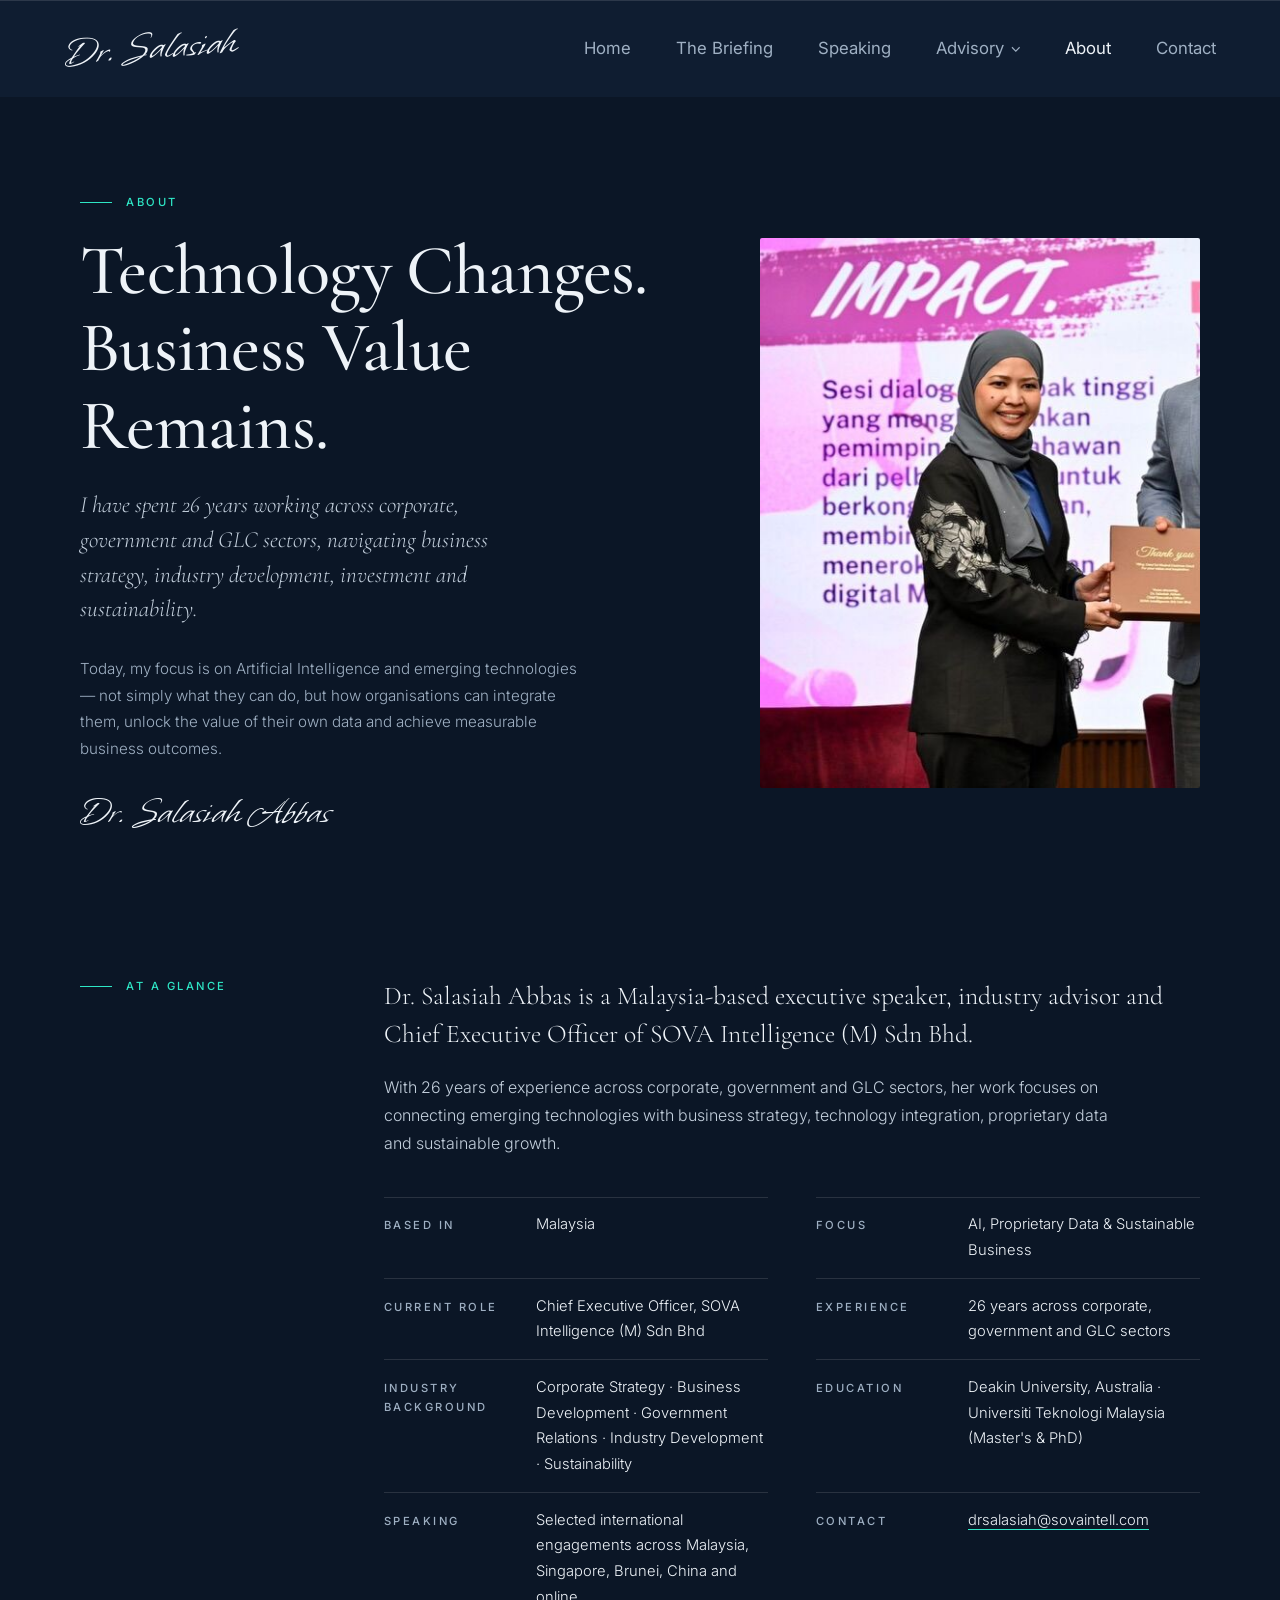
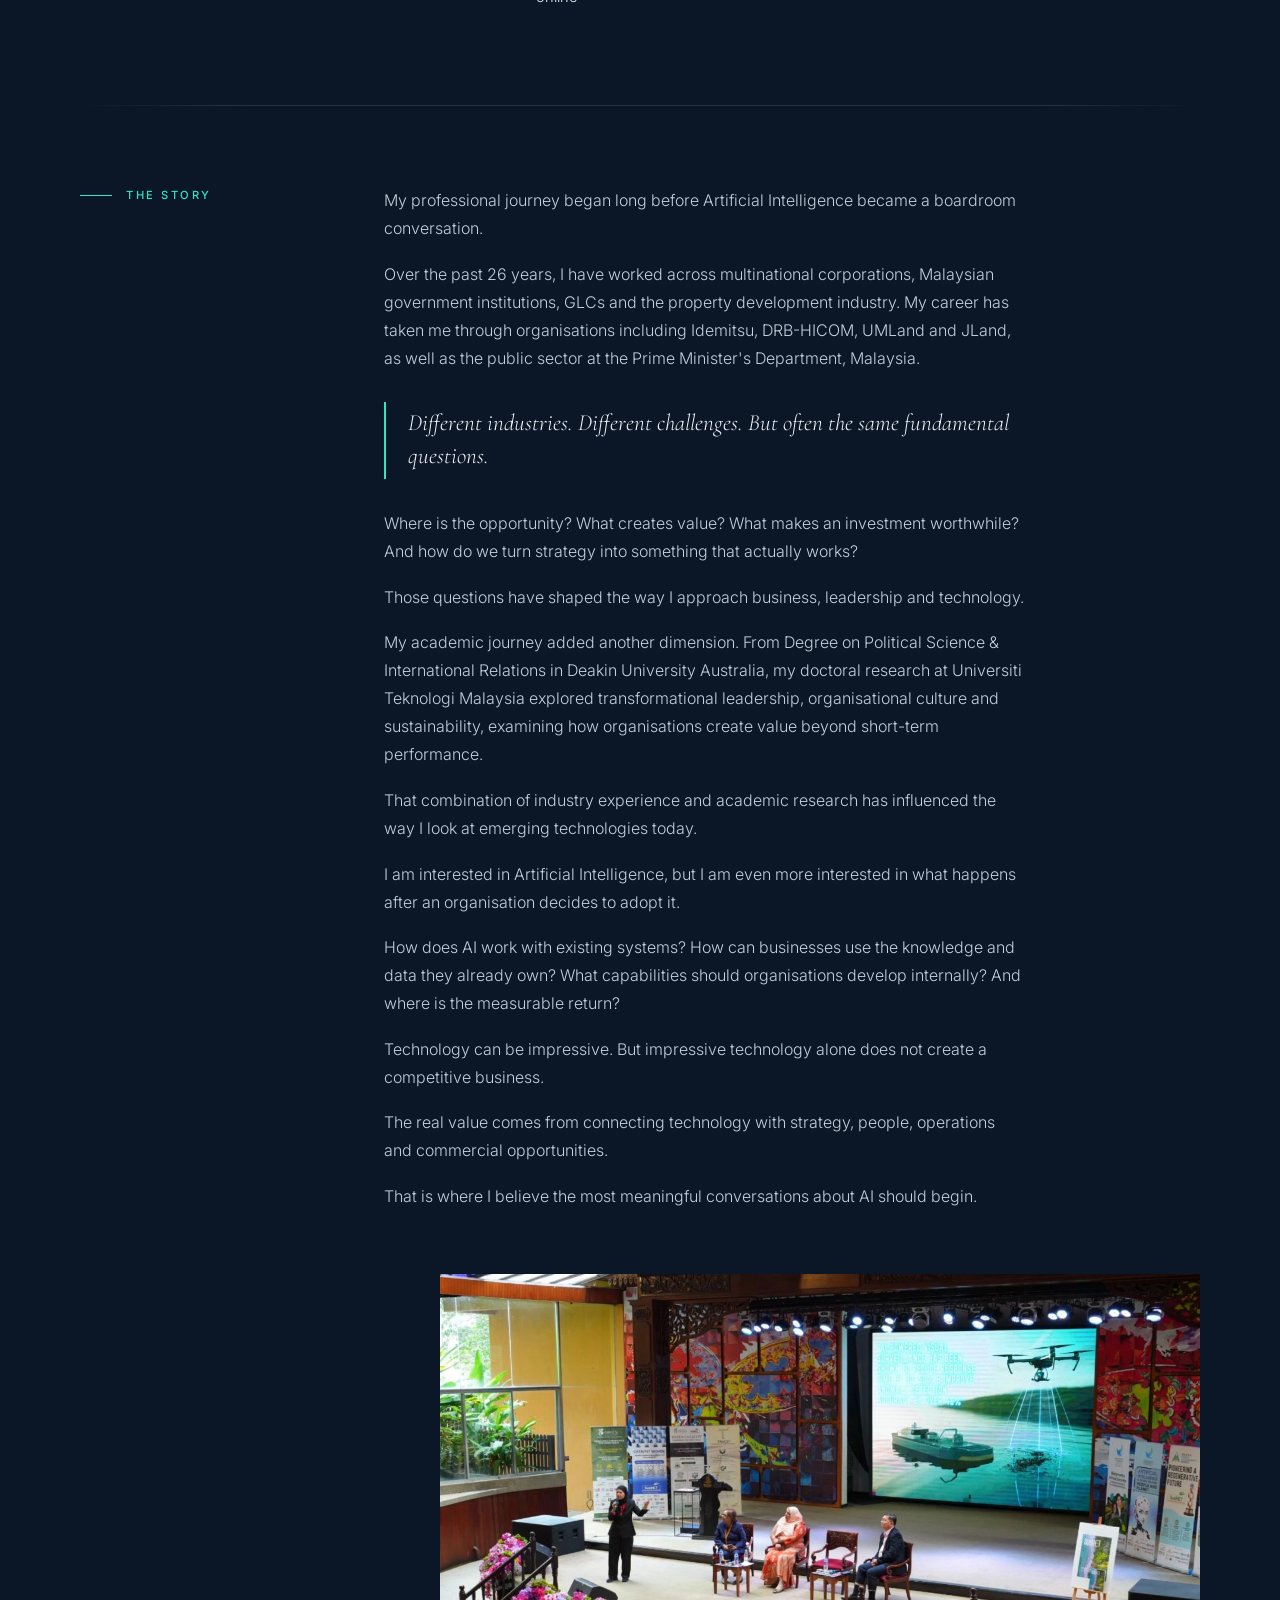
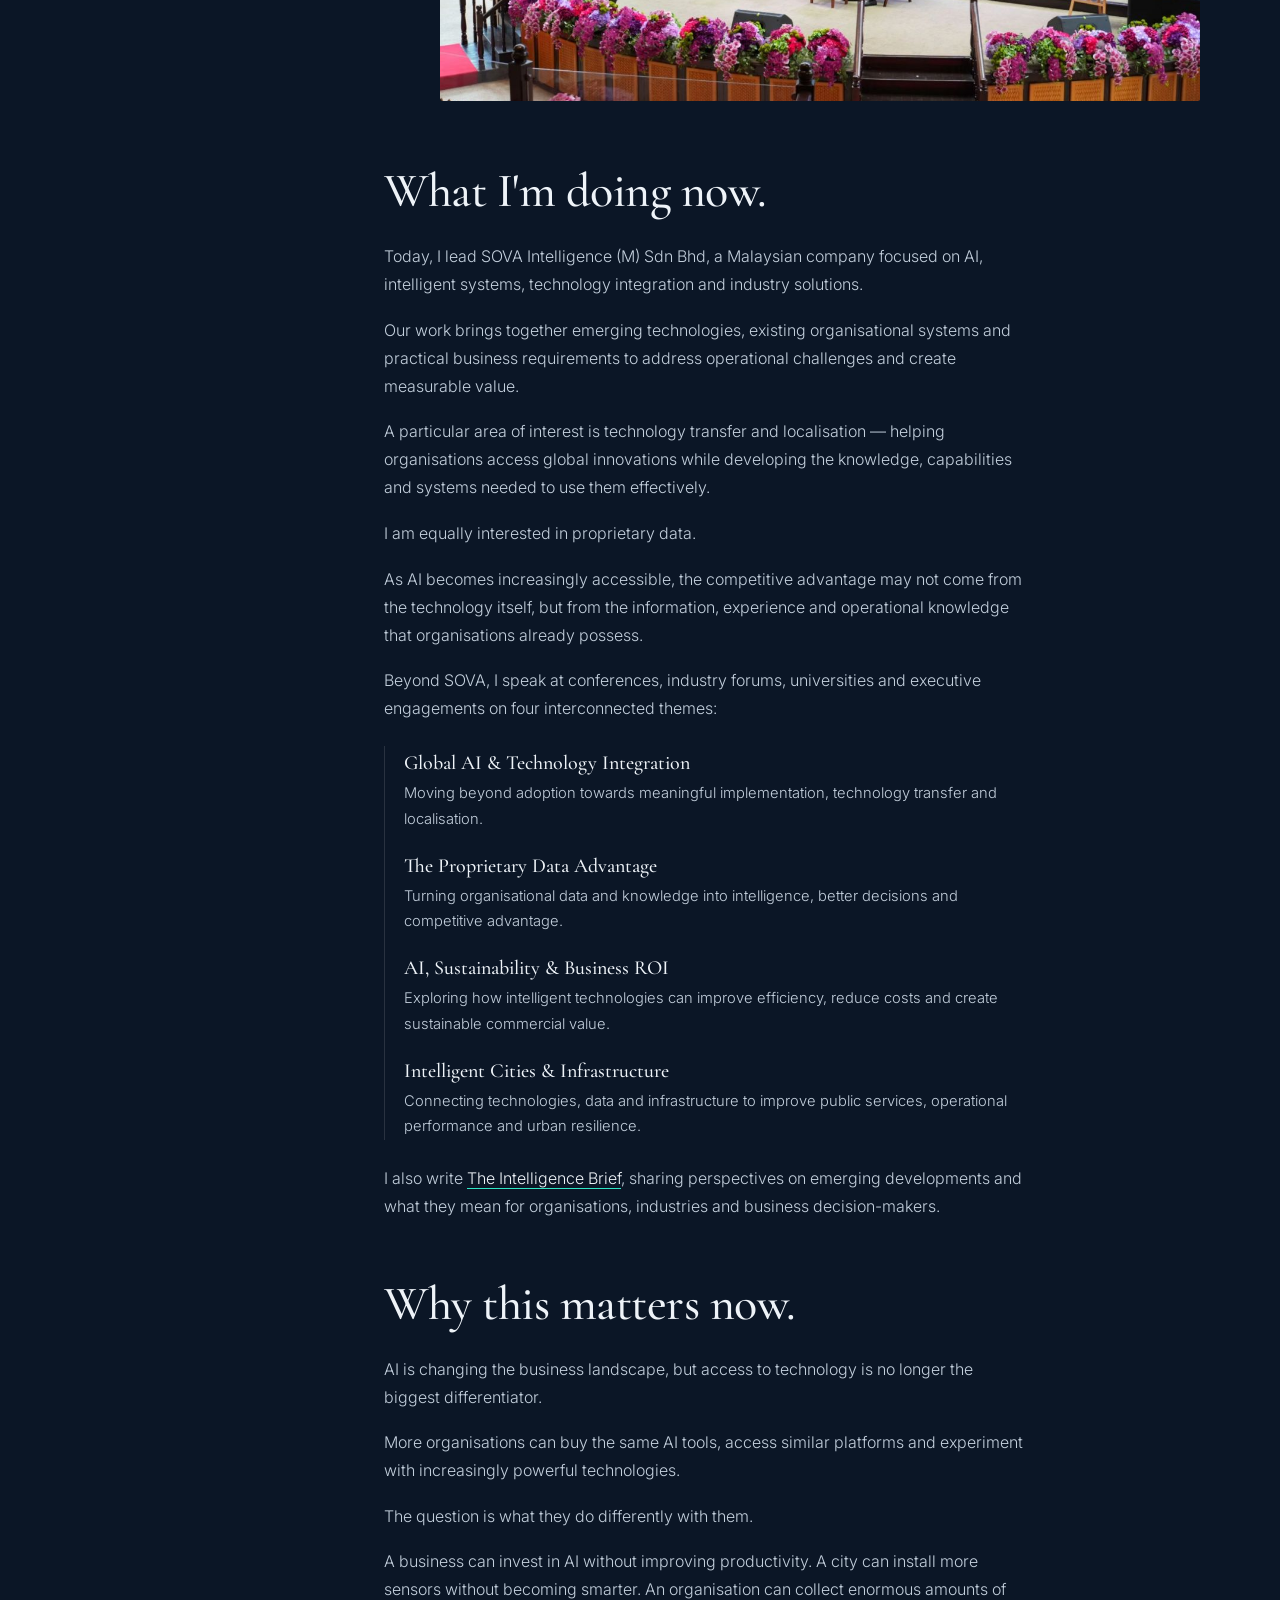
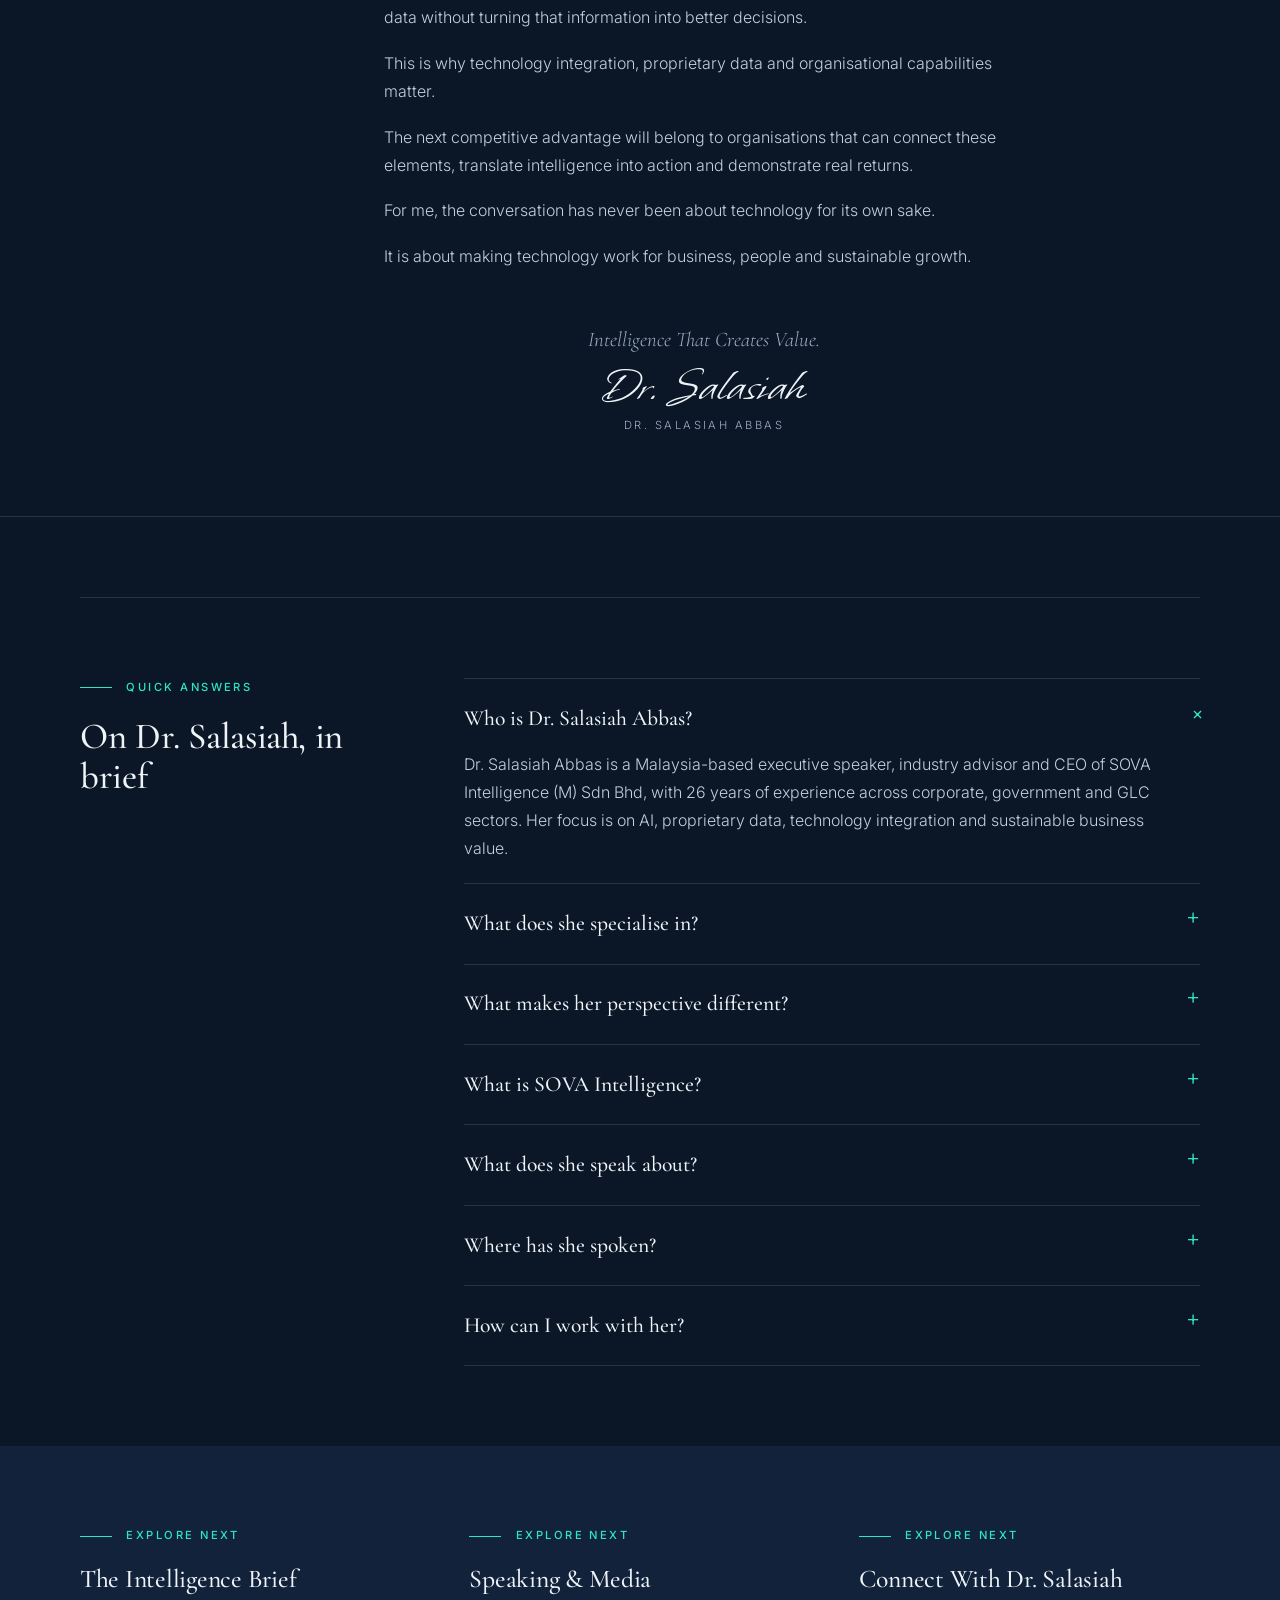
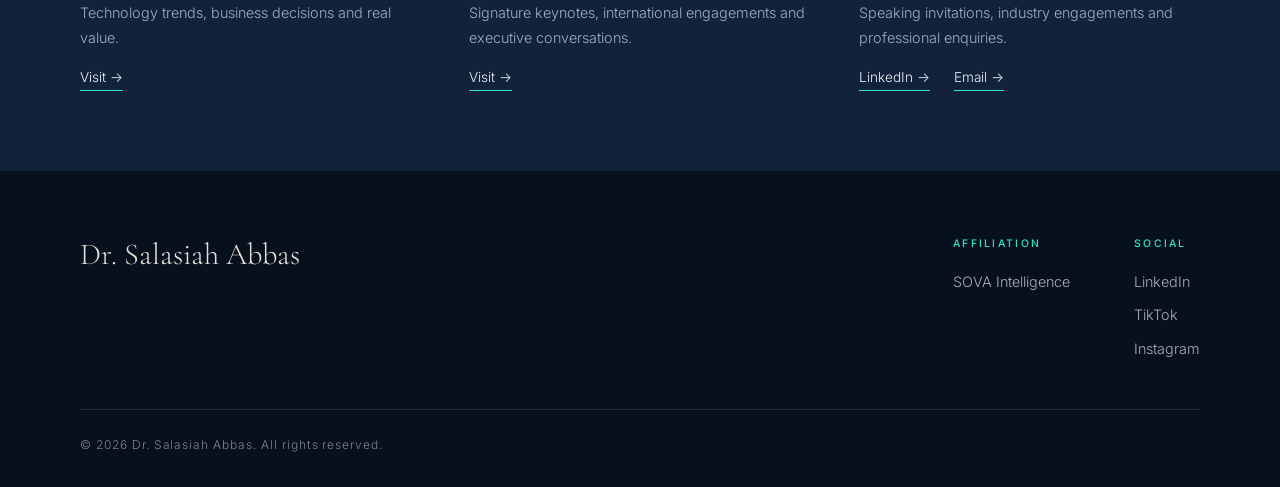
==== commit e1eed509: "Fill the last photo spots and add link previews to every page - About: thank-you plaque photo at the" ====
--- a/about.html
+++ b/about.html
@@ -5,10 +5,24 @@
   <meta name="viewport" content="width=device-width, initial-scale=1.0">
   <title>About · Dr. Salasiah Abbas</title>
   <meta name="description" content="Dr. Salasiah Abbas is a Malaysia-based executive speaker, industry advisor and CEO of SOVA Intelligence, with 26 years across corporate, government and GLC sectors.">
+  <!-- Link preview (WhatsApp, LinkedIn, Facebook, X). Update the URLs if the site moves to her own domain. -->
+  <meta property="og:type" content="website">
+  <meta property="og:site_name" content="Dr. Salasiah Abbas">
+  <meta property="og:url" content="https://drsalasiah.pages.dev/about">
+  <meta property="og:title" content="About · Dr. Salasiah Abbas">
+  <meta property="og:description" content="Malaysia-based executive speaker, industry advisor and CEO of SOVA Intelligence, with 26 years across corporate, government and GLC sectors.">
+  <meta property="og:image" content="https://drsalasiah.pages.dev/images/share.jpg">
+  <meta property="og:image:width" content="1200">
+  <meta property="og:image:height" content="630">
+  <meta property="og:image:alt" content="Dr. Salasiah Abbas">
+  <meta name="twitter:card" content="summary_large_image">
+  <meta name="twitter:title" content="About · Dr. Salasiah Abbas">
+  <meta name="twitter:description" content="Malaysia-based executive speaker, industry advisor and CEO of SOVA Intelligence, with 26 years across corporate, government and GLC sectors.">
+  <meta name="twitter:image" content="https://drsalasiah.pages.dev/images/share.jpg">
   <link rel="preconnect" href="https://fonts.googleapis.com">
   <link rel="preconnect" href="https://fonts.gstatic.com" crossorigin>
   <link href="https://fonts.googleapis.com/css2?family=Cormorant+Garamond:ital,wght@0,400;0,500;1,400;1,500&family=Inter:wght@300;400;500;600&family=Mrs+Saint+Delafield&family=Whisper&display=swap" rel="stylesheet">
-  <link rel="stylesheet" href="styles.css?v=23">
+  <link rel="stylesheet" href="styles.css?v=24">
 </head>
 <body>
 
@@ -53,7 +67,7 @@
           </div>
           <p class="about-sign">Dr. Salasiah Abbas</p>
         </div>
-        <div class="photo-placeholder contact-photo">Photo to come</div>
+        <img class="contact-photo" src="images/salasiah-thank-you.jpg" alt="Dr. Salasiah Abbas receiving a token of appreciation at a dialogue session" style="object-position: 8% center;">
       </div>
     </section>
 
@@ -105,7 +119,7 @@
       </div>
 
       <div class="container story-photo-wrap">
-        <div class="photo-placeholder story-photo">Photo to come</div>
+        <img class="story-photo" src="images/salasiah-sustainability-stage.jpg" alt="Dr. Salasiah Abbas presenting on stage at a sustainability forum">
       </div>
 
       <div class="container rail">
--- a/styles.css
+++ b/styles.css
@@ -271,7 +271,7 @@
 .story h2:first-child { margin-top: 0; }
 .story-quote { font-family: var(--serif); font-style: italic; font-size: 1.45rem; line-height: 1.45; color: var(--ink); border-left: 2px solid var(--accent); padding: .3rem 0 .3rem 1.4rem; margin: .8rem 0; }
 .story-photo-wrap { padding: 4rem 0; }
-.story-photo { width: 100%; max-width: 760px; margin-left: auto; aspect-ratio: 16 / 9; border-radius: var(--radius); }
+.story-photo { display: block; width: 100%; max-width: 760px; margin-left: auto; aspect-ratio: 16 / 9; object-fit: cover; border-radius: var(--radius); }
 .themes { display: grid; gap: 1rem; margin: .4rem 0; padding-left: 1.2rem; border-left: 1px solid var(--line); }
 .themes dt { font-family: var(--serif); font-size: 1.25rem; font-weight: 500; letter-spacing: normal; text-transform: none; color: var(--ink); padding: 0; }
 .themes dd { font-size: .92rem; }
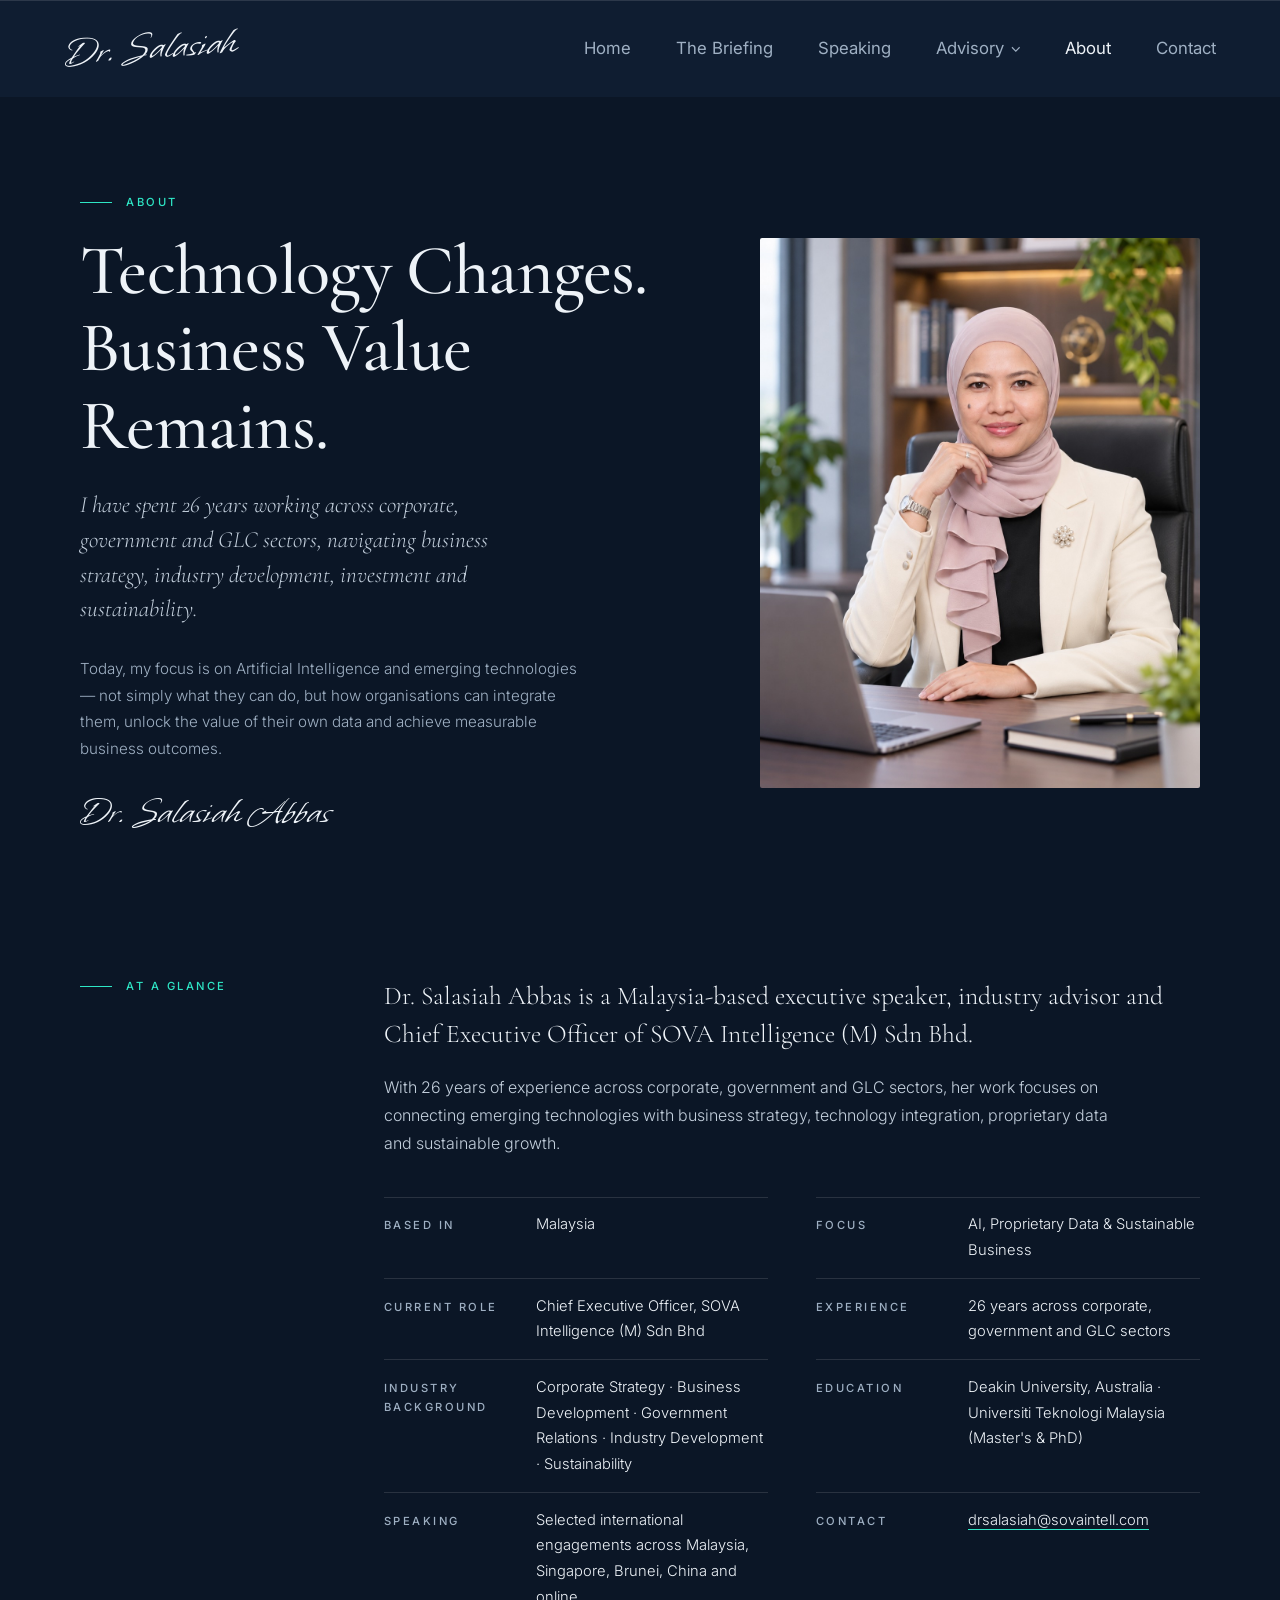
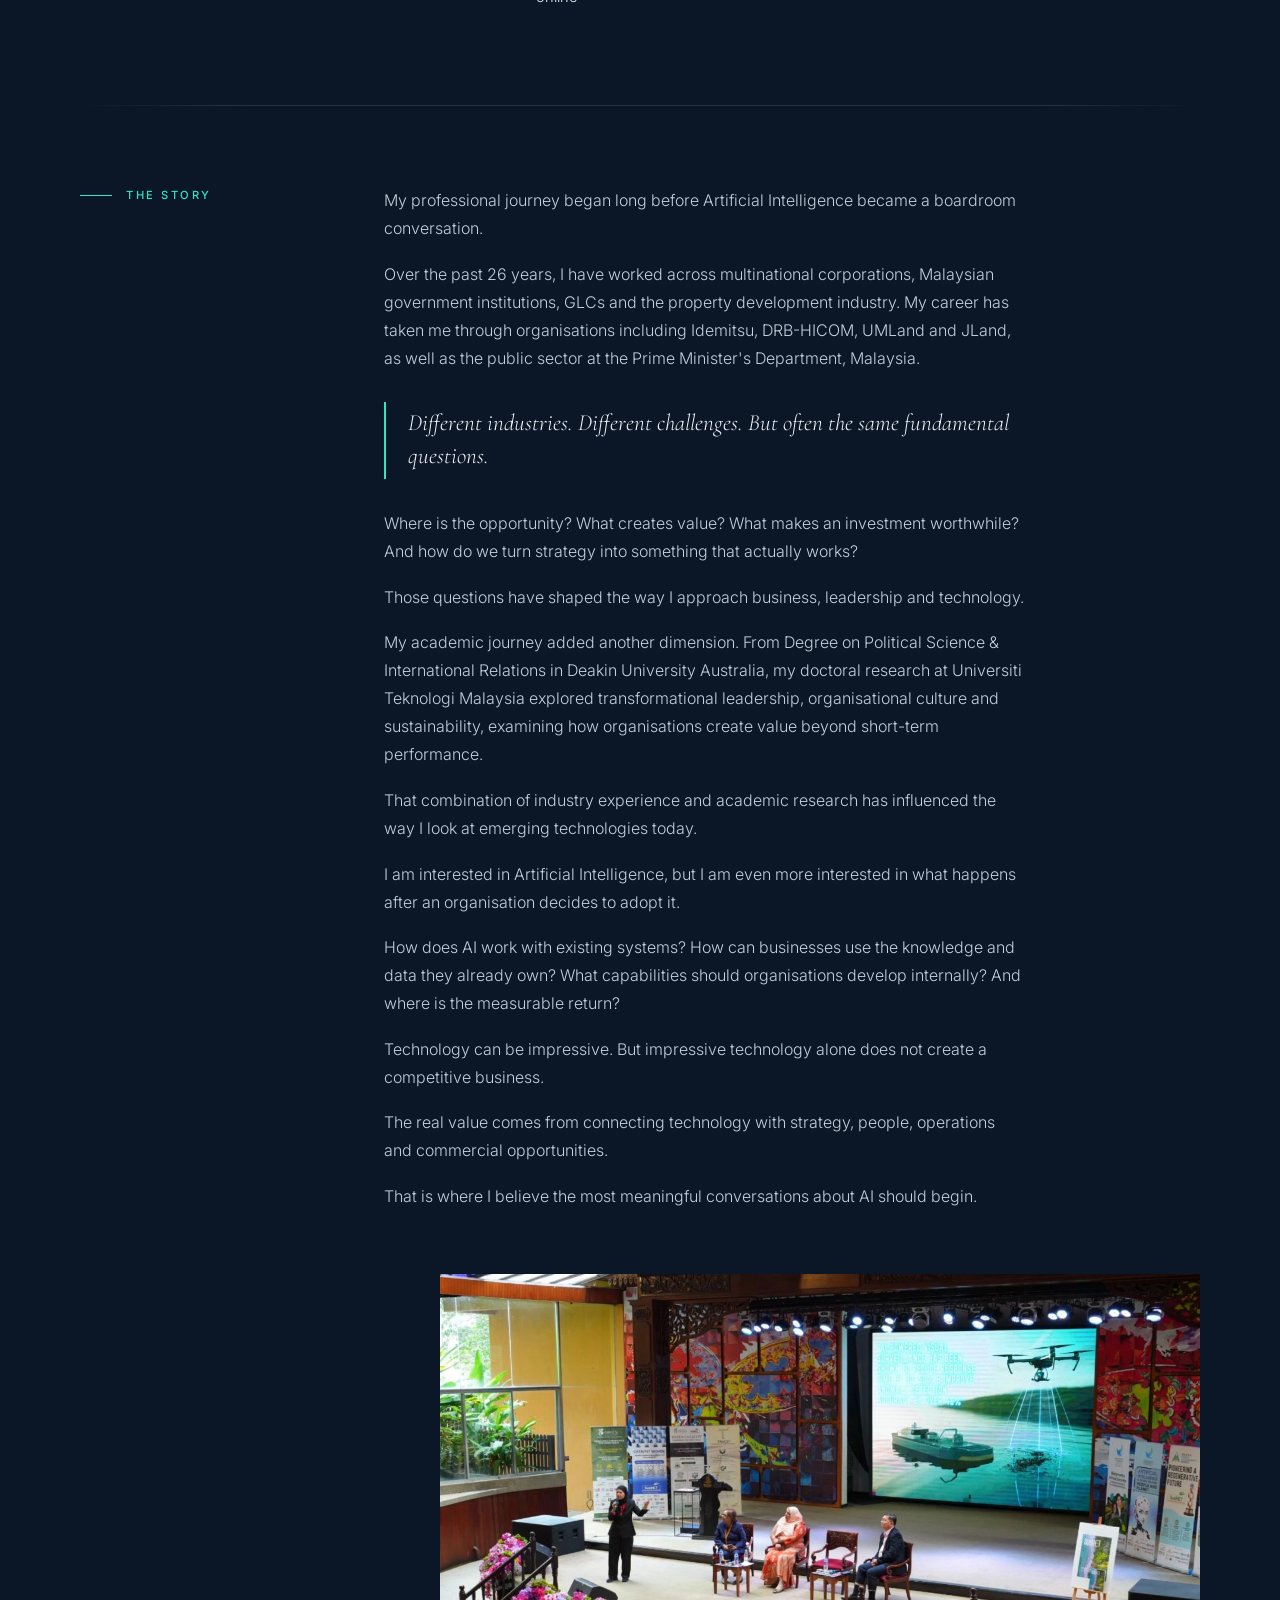
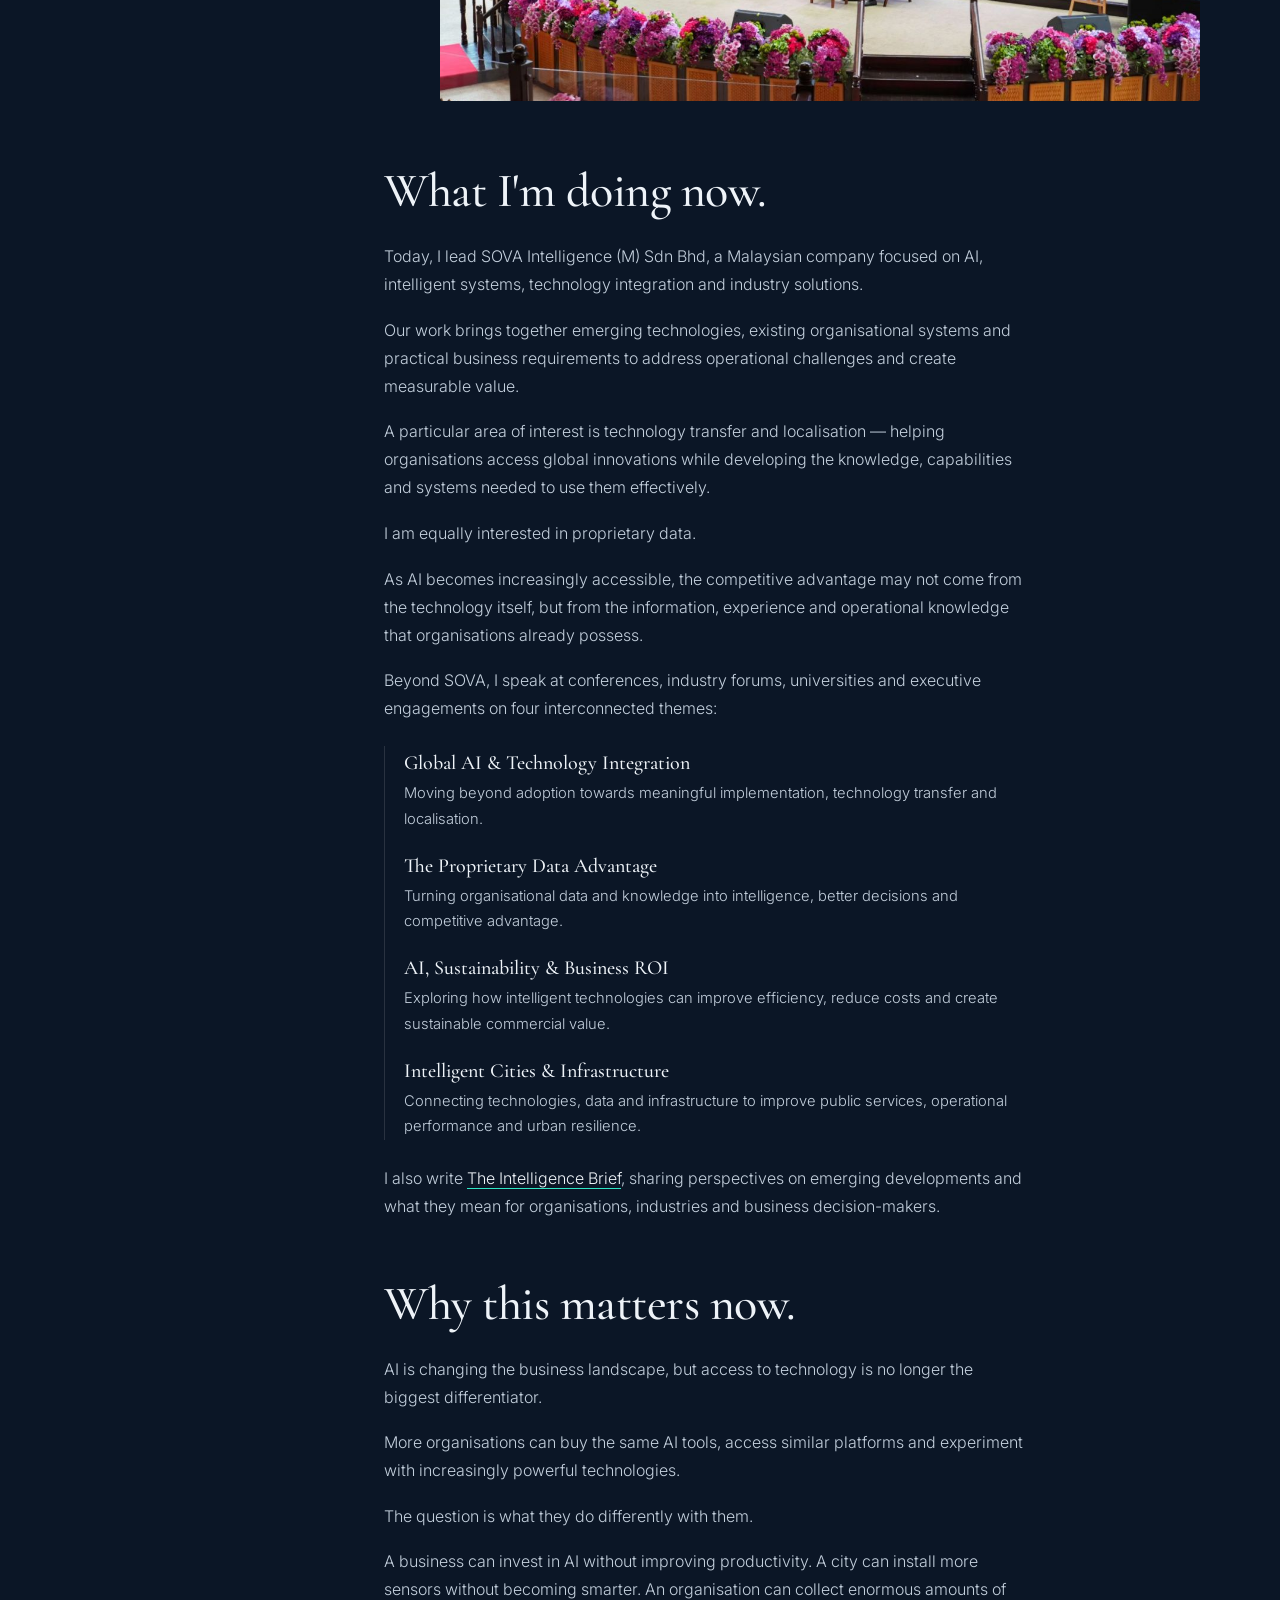
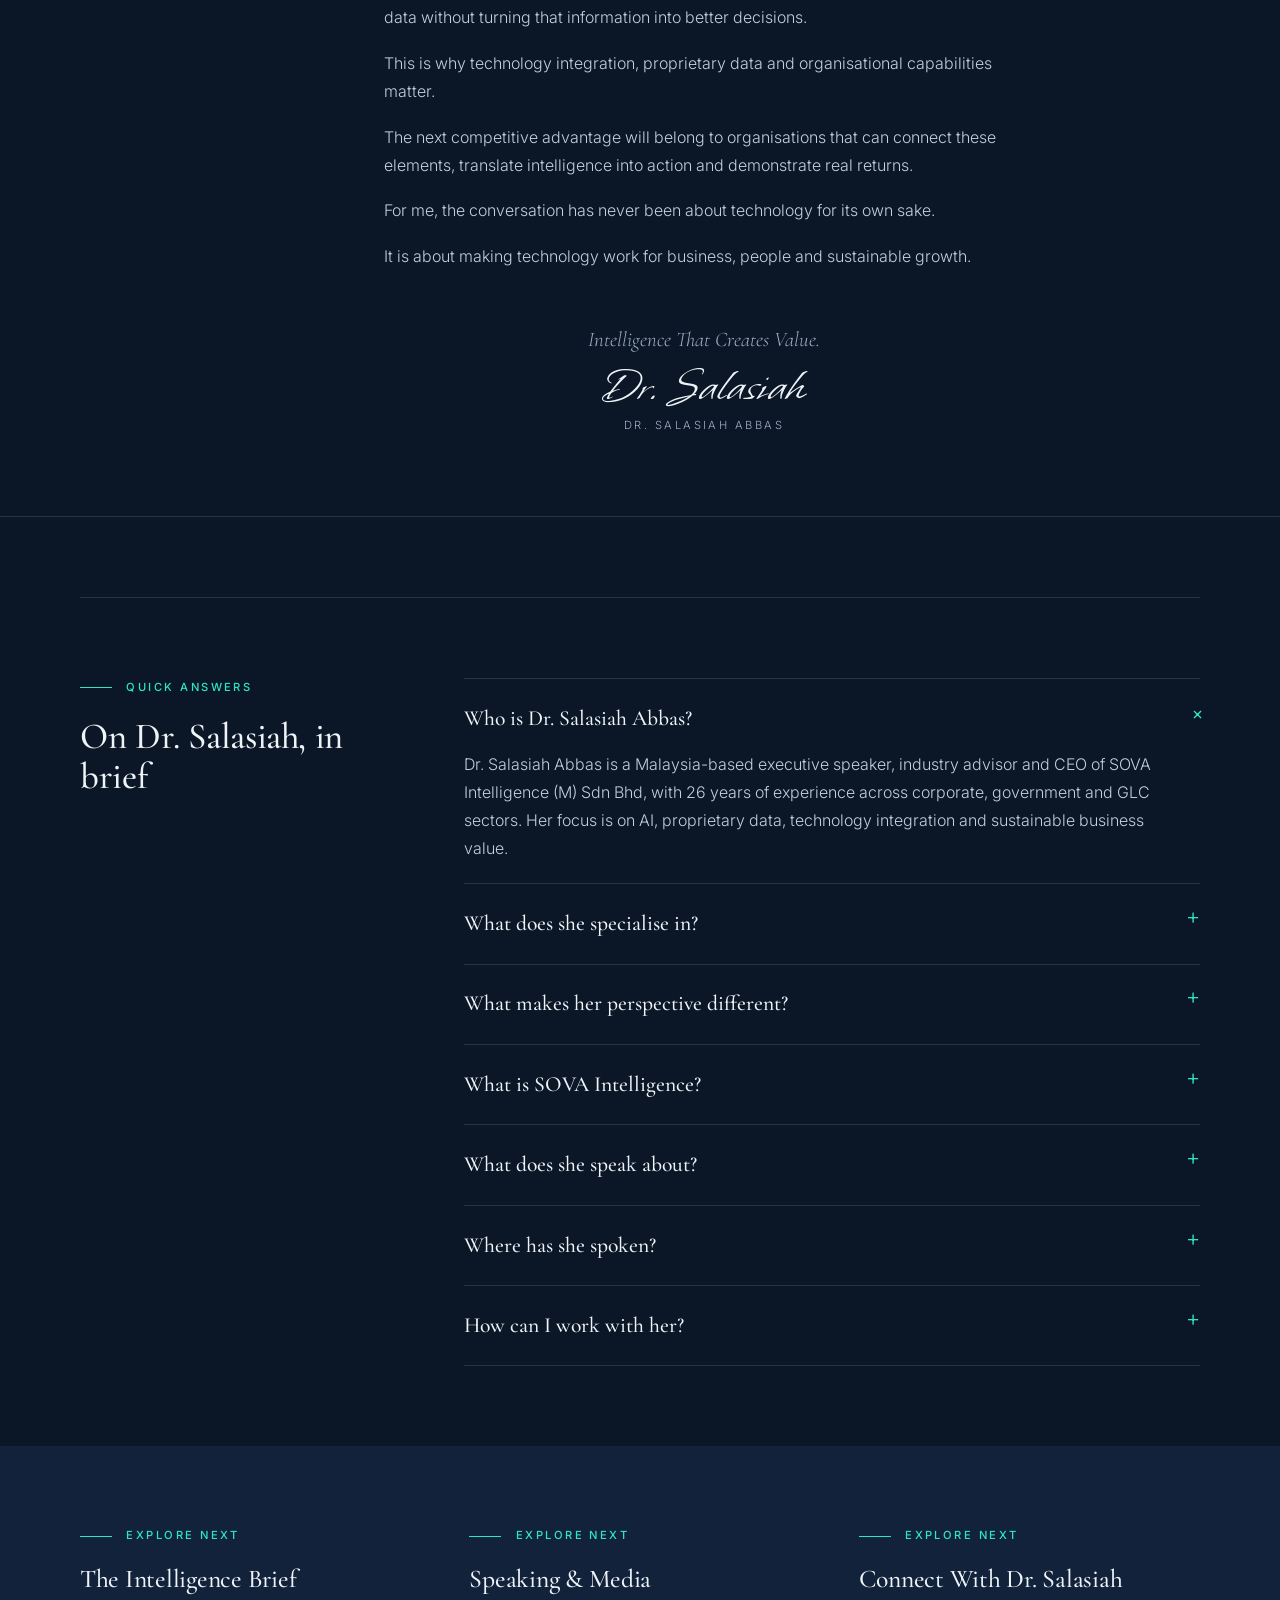
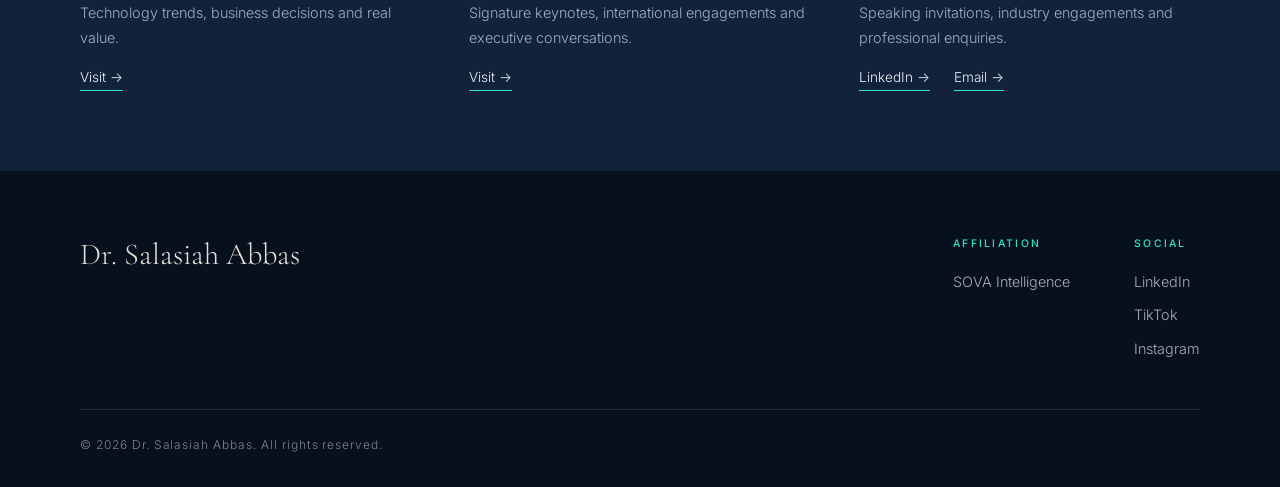
==== commit 86c4b4d9: "Refresh photos across the site and update the Home signature card - Home: full "Dr. Salasiah Abbas" " ====
--- a/about.html
+++ b/about.html
@@ -22,7 +22,7 @@
   <link rel="preconnect" href="https://fonts.googleapis.com">
   <link rel="preconnect" href="https://fonts.gstatic.com" crossorigin>
   <link href="https://fonts.googleapis.com/css2?family=Cormorant+Garamond:ital,wght@0,400;0,500;1,400;1,500&family=Inter:wght@300;400;500;600&family=Mrs+Saint+Delafield&family=Whisper&display=swap" rel="stylesheet">
-  <link rel="stylesheet" href="styles.css?v=24">
+  <link rel="stylesheet" href="styles.css?v=28">
 </head>
 <body>
 
@@ -67,7 +67,7 @@
           </div>
           <p class="about-sign">Dr. Salasiah Abbas</p>
         </div>
-        <img class="contact-photo" src="images/salasiah-thank-you.jpg" alt="Dr. Salasiah Abbas receiving a token of appreciation at a dialogue session" style="object-position: 8% center;">
+        <img class="contact-photo" src="images/salasiah-office-desk.jpg" alt="Dr. Salasiah Abbas at her desk">
       </div>
     </section>
 
--- a/styles.css
+++ b/styles.css
@@ -59,6 +59,10 @@
 .split .section-intro { margin-bottom: 0; }
 .split-photo { width: 100%; aspect-ratio: 4 / 3; object-fit: cover; border-radius: var(--radius); }
 .split-reverse { margin-bottom: 0; }
+/* Home sections with a side photo; on phones the photo moves to the end of the section */
+.photo-sec .split { margin-bottom: 3rem; }
+.full-photo, .advisory-hero-photo.full-photo { aspect-ratio: auto; height: auto; max-width: 380px; justify-self: end; } /* whole photo, no cropping */
+.photo-sec .sec-photo { aspect-ratio: auto; height: auto; max-width: 380px; justify-self: end; } /* show the whole photo, no cropping */
 
 /* Header */
 .site-header { position: sticky; top: 0; z-index: 10; background: var(--surface); border-top: 1px solid var(--line); }
@@ -304,7 +308,6 @@
 .home-band-grid { display: grid; grid-template-columns: .8fr 1.2fr; gap: 4rem; align-items: start; }
 .band-title { font-size: clamp(1.7rem, 2.6vw, 2.1rem); margin-bottom: .8rem; }
 .band-text { font-size: .9rem; color: var(--muted); max-width: 26rem; }
-.band-link { display: inline-block; margin-top: 1.2rem; cursor: default; }
 .band-lists { display: grid; gap: 1.8rem; }
 .band-label { font-size: .65rem; font-weight: 500; letter-spacing: .22em; text-transform: uppercase; color: var(--muted); margin-bottom: .8rem; }
 .chip-list { list-style: none; display: flex; flex-wrap: wrap; gap: .5rem; }
@@ -345,8 +348,7 @@
 .connect-grid { display: grid; grid-template-columns: 1.1fr .9fr; gap: 4rem; align-items: center; }
 .connect-card { background: var(--surface); border: 1px solid var(--line); padding: 2.4rem; }
 .connect-card .signature { font-size: 2.6rem; }
-.connect-name { font-family: var(--serif); font-size: 1.4rem; margin-top: .4rem; }
-.connect-role { font-size: .85rem; color: var(--muted); margin-top: .3rem; }
+.connect-role { font-size: .85rem; color: var(--muted); margin-top: .8rem; }
 .connect-dl { display: grid; gap: .6rem; margin-top: 1.6rem; padding-top: 1.4rem; border-top: 1px solid var(--line); }
 .connect-dl > div { display: grid; grid-template-columns: 6rem 1fr; }
 .connect-dl dd { font-size: .9rem; }
@@ -472,6 +474,11 @@
   .jump-bar { top: 0; }
   .split { grid-template-columns: 1fr; gap: 2.5rem; margin-bottom: 3rem; }
   .split-reverse .split-photo { order: 2; }
+  .photo-sec { display: flex; flex-direction: column; }
+  .photo-sec .split { display: contents; }
+  .photo-sec .split > div { margin-bottom: 2rem; }
+  .full-photo { max-width: 100%; justify-self: auto; }
+  .photo-sec .sec-photo { order: 5; margin-top: 3rem; max-width: 100%; justify-self: auto; }
 }
 @media (max-width: 560px) {
   h1 { font-size: 2.3rem; }
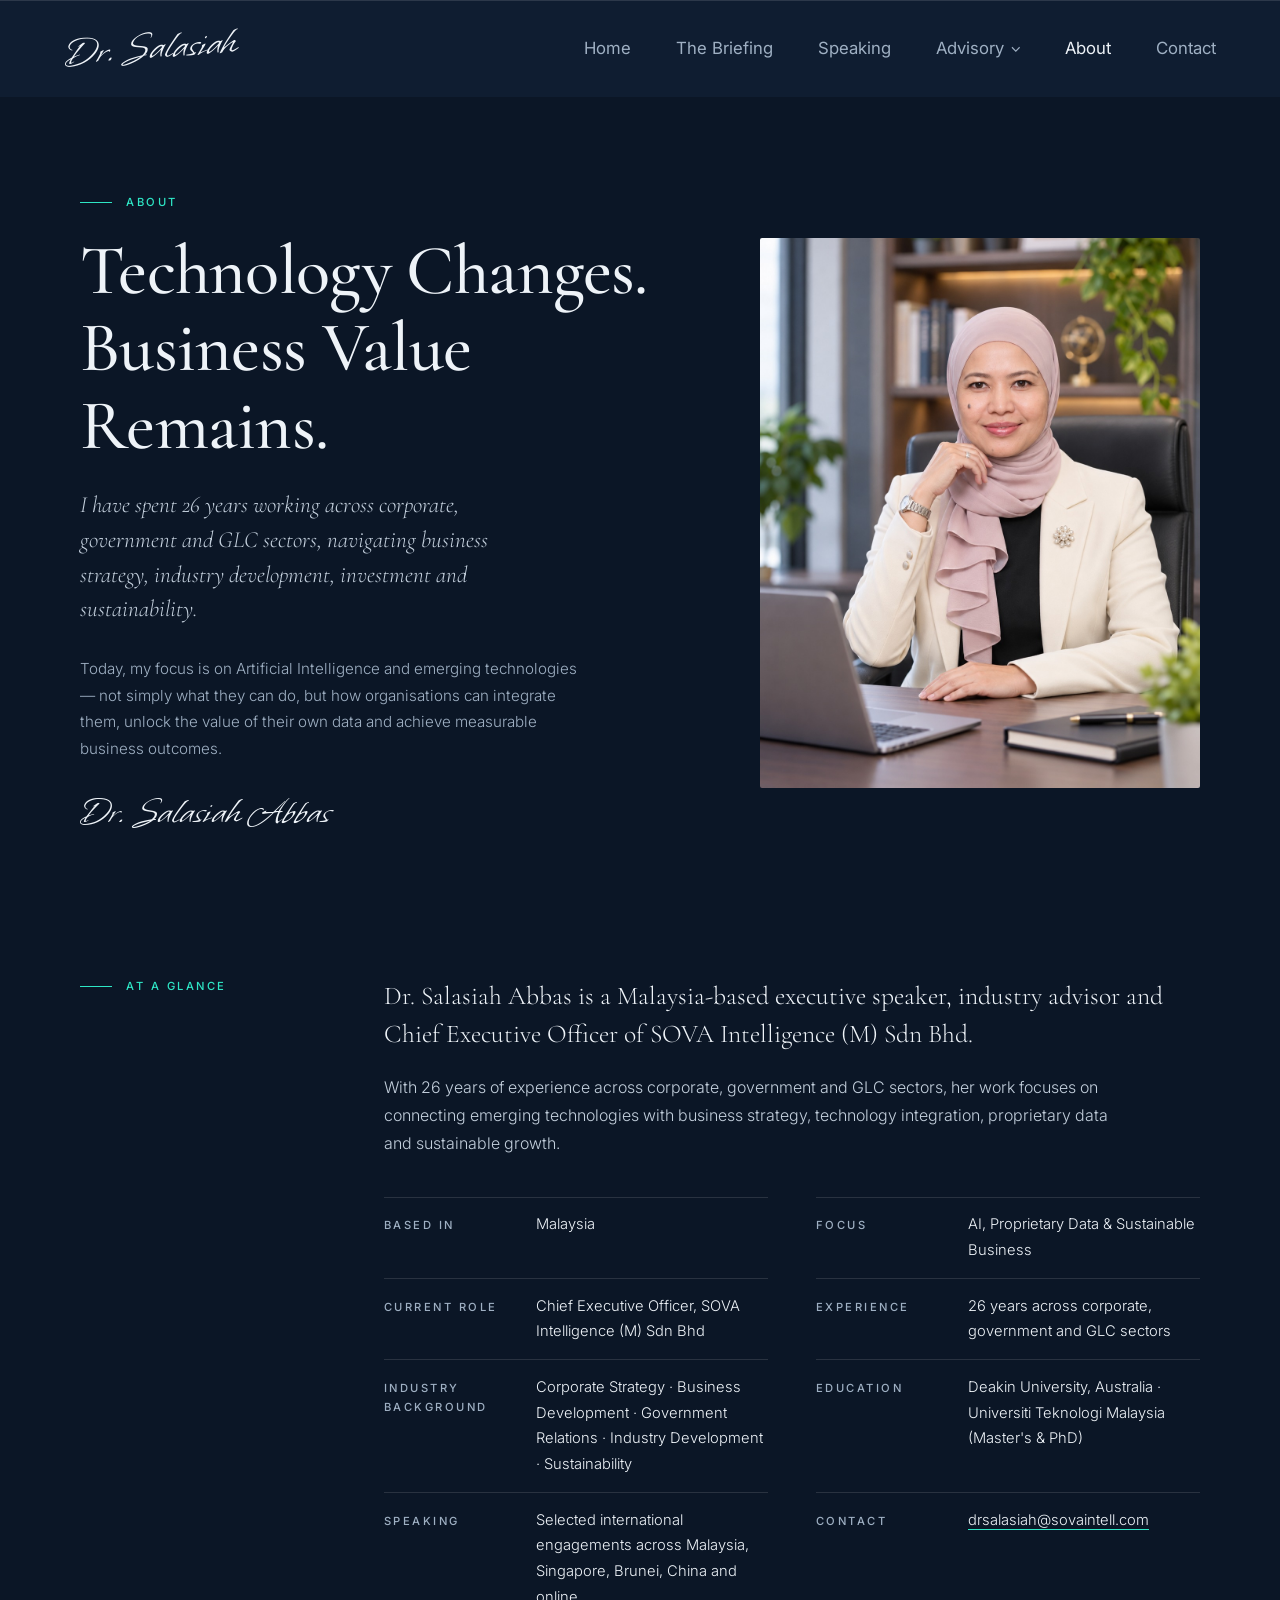
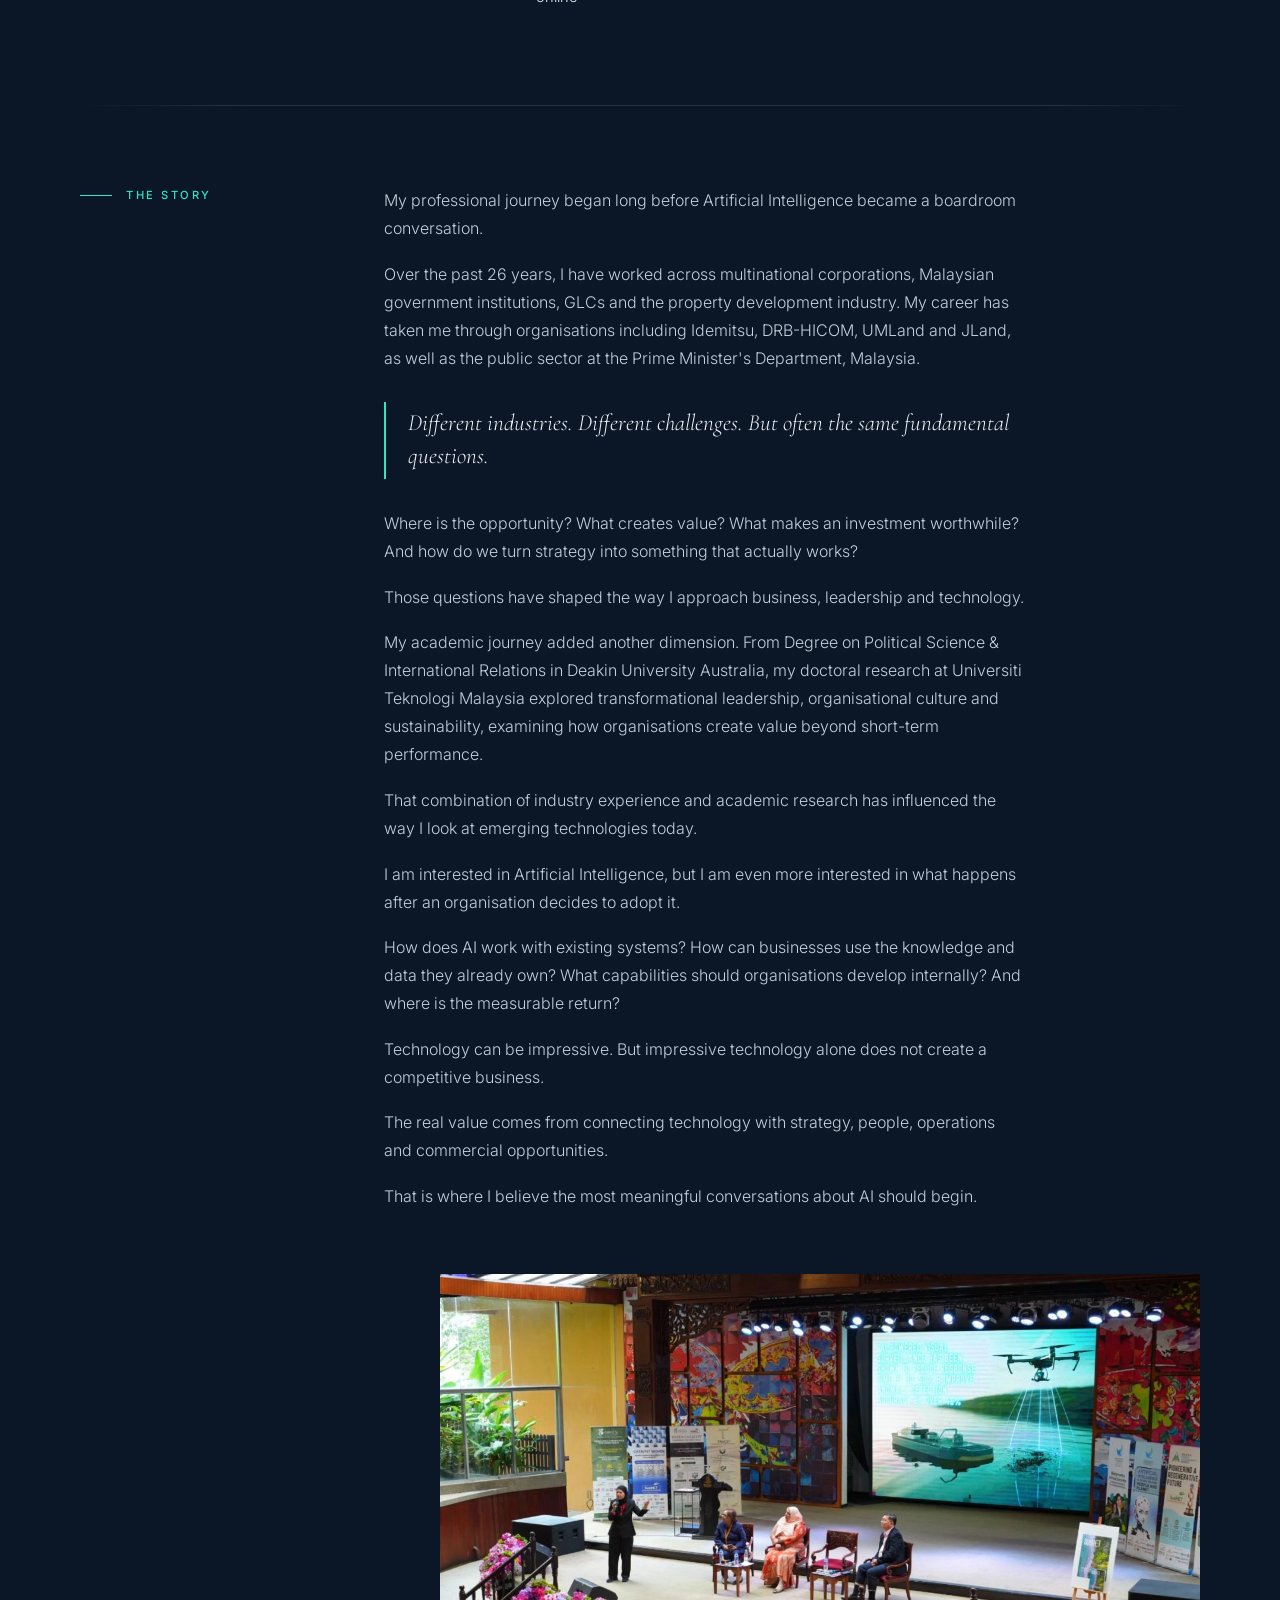
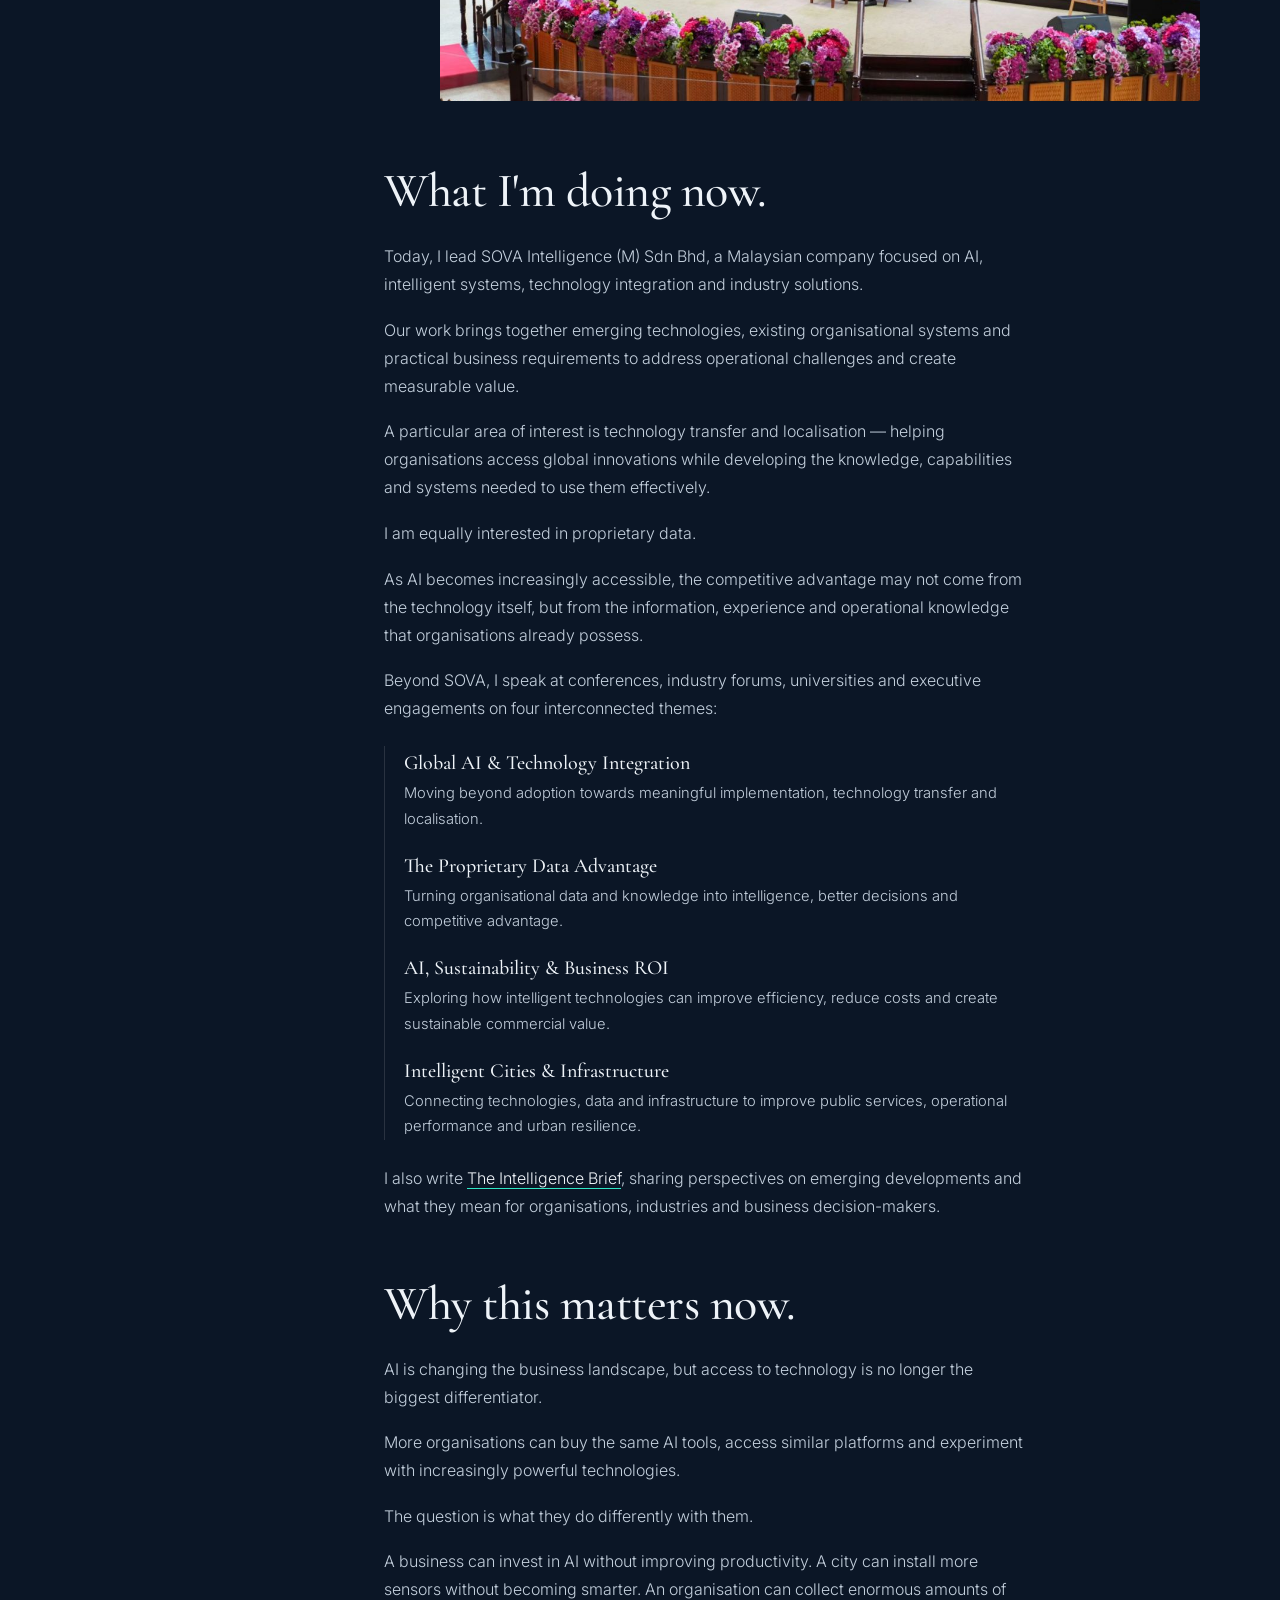
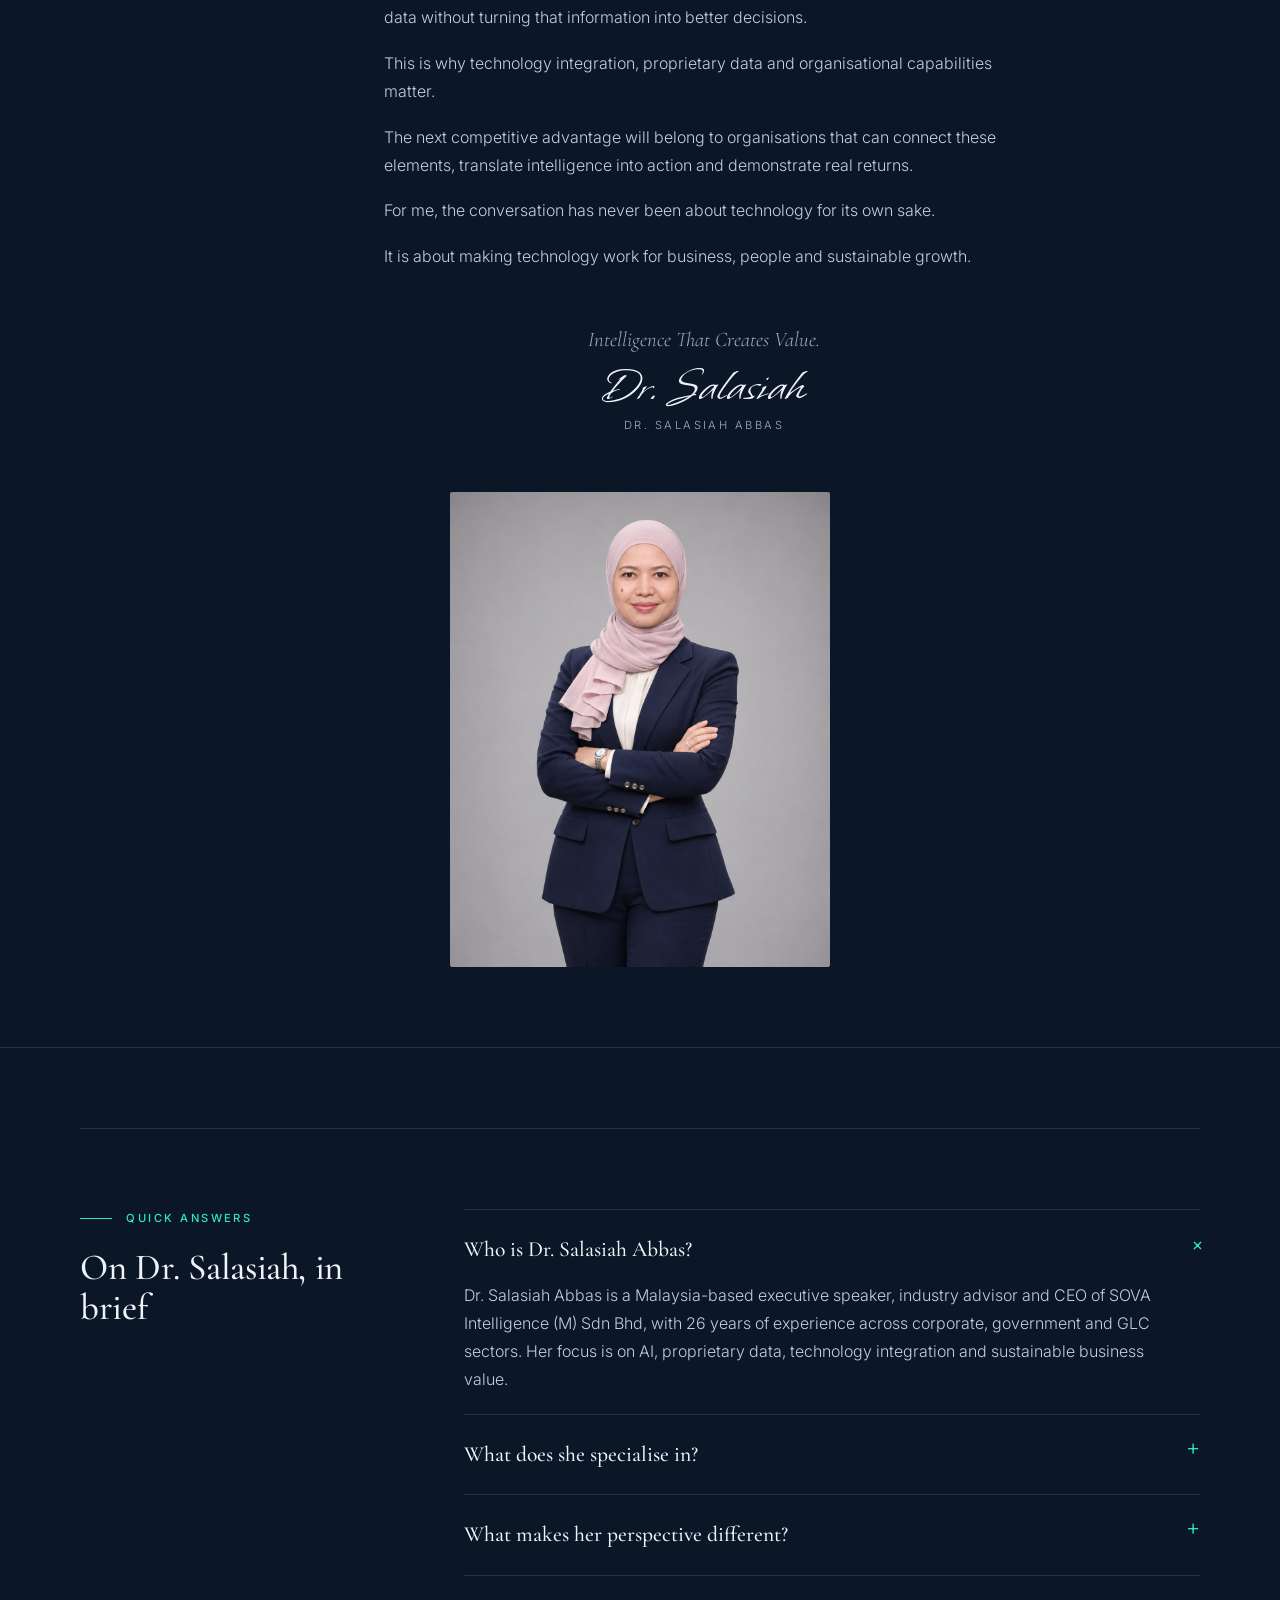
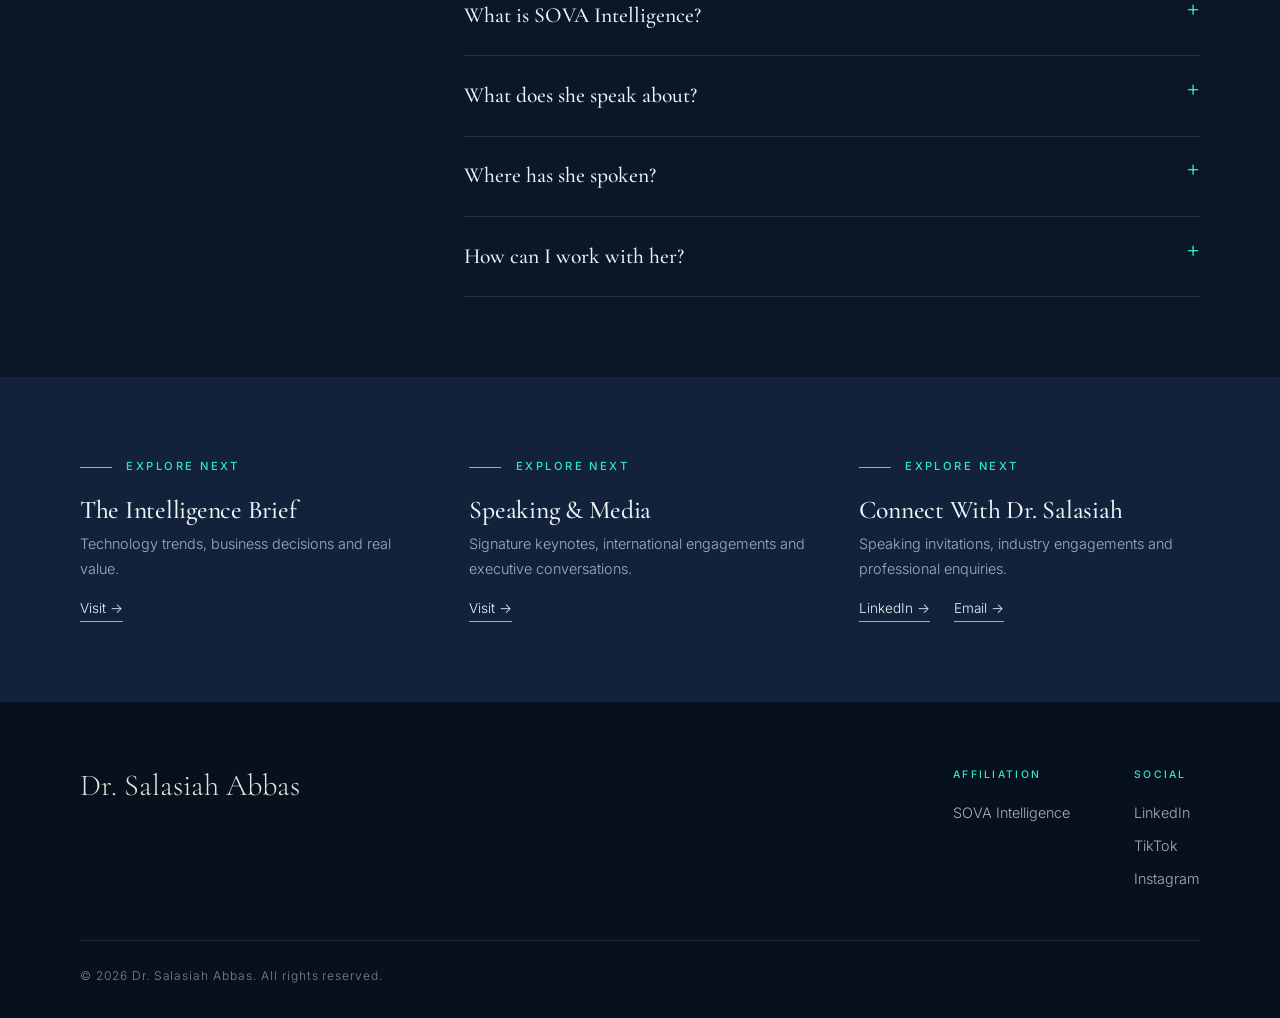
==== commit ca990b87: "Use the Nanjing photo for Signature Talks and move the navy portrait The navy suit portrait now clos" ====
--- a/about.html
+++ b/about.html
@@ -22,7 +22,7 @@
   <link rel="preconnect" href="https://fonts.googleapis.com">
   <link rel="preconnect" href="https://fonts.gstatic.com" crossorigin>
   <link href="https://fonts.googleapis.com/css2?family=Cormorant+Garamond:ital,wght@0,400;0,500;1,400;1,500&family=Inter:wght@300;400;500;600&family=Mrs+Saint+Delafield&family=Whisper&display=swap" rel="stylesheet">
-  <link rel="stylesheet" href="styles.css?v=28">
+  <link rel="stylesheet" href="styles.css?v=30">
 </head>
 <body>
 
@@ -156,6 +156,10 @@
           </div>
         </div>
       </div>
+
+      <div class="container story-end">
+        <img class="story-end-photo" src="images/salasiah-navy-suit.jpg" alt="Dr. Salasiah Abbas">
+      </div>
     </section>
 
     <!-- Quick answers -->
--- a/styles.css
+++ b/styles.css
@@ -61,7 +61,7 @@
 .split-reverse { margin-bottom: 0; }
 /* Home sections with a side photo; on phones the photo moves to the end of the section */
 .photo-sec .split { margin-bottom: 3rem; }
-.full-photo, .advisory-hero-photo.full-photo { aspect-ratio: auto; height: auto; max-width: 380px; justify-self: end; } /* whole photo, no cropping */
+.full-photo, .advisory-hero-photo.full-photo, .feature-photo.full-photo { aspect-ratio: auto; height: auto; max-width: 380px; justify-self: end; } /* whole photo, no cropping */
 .photo-sec .sec-photo { aspect-ratio: auto; height: auto; max-width: 380px; justify-self: end; } /* show the whole photo, no cropping */
 
 /* Header */
@@ -280,6 +280,9 @@
 .themes dt { font-family: var(--serif); font-size: 1.25rem; font-weight: 500; letter-spacing: normal; text-transform: none; color: var(--ink); padding: 0; }
 .themes dd { font-size: .92rem; }
 .story-close { margin-top: 2.2rem; text-align: center; }
+.story-end { padding-top: 3.5rem; }
+.story-end-photo { display: block; width: 100%; max-width: 380px; height: auto; margin: 0 auto; border-radius: var(--radius); } /* whole photo, centred under the signature */
+.wide-photo { aspect-ratio: auto; height: auto; } /* landscape photo shown whole */
 .story-tagline { font-family: var(--serif); font-style: italic; font-size: 1.3rem; color: var(--muted); }
 .signature { font-family: "Whisper", cursive; font-size: 3rem; line-height: 1.2; color: var(--ink); }
 .signature-name { font-size: .7rem; letter-spacing: .22em; text-transform: uppercase; color: var(--muted); }
